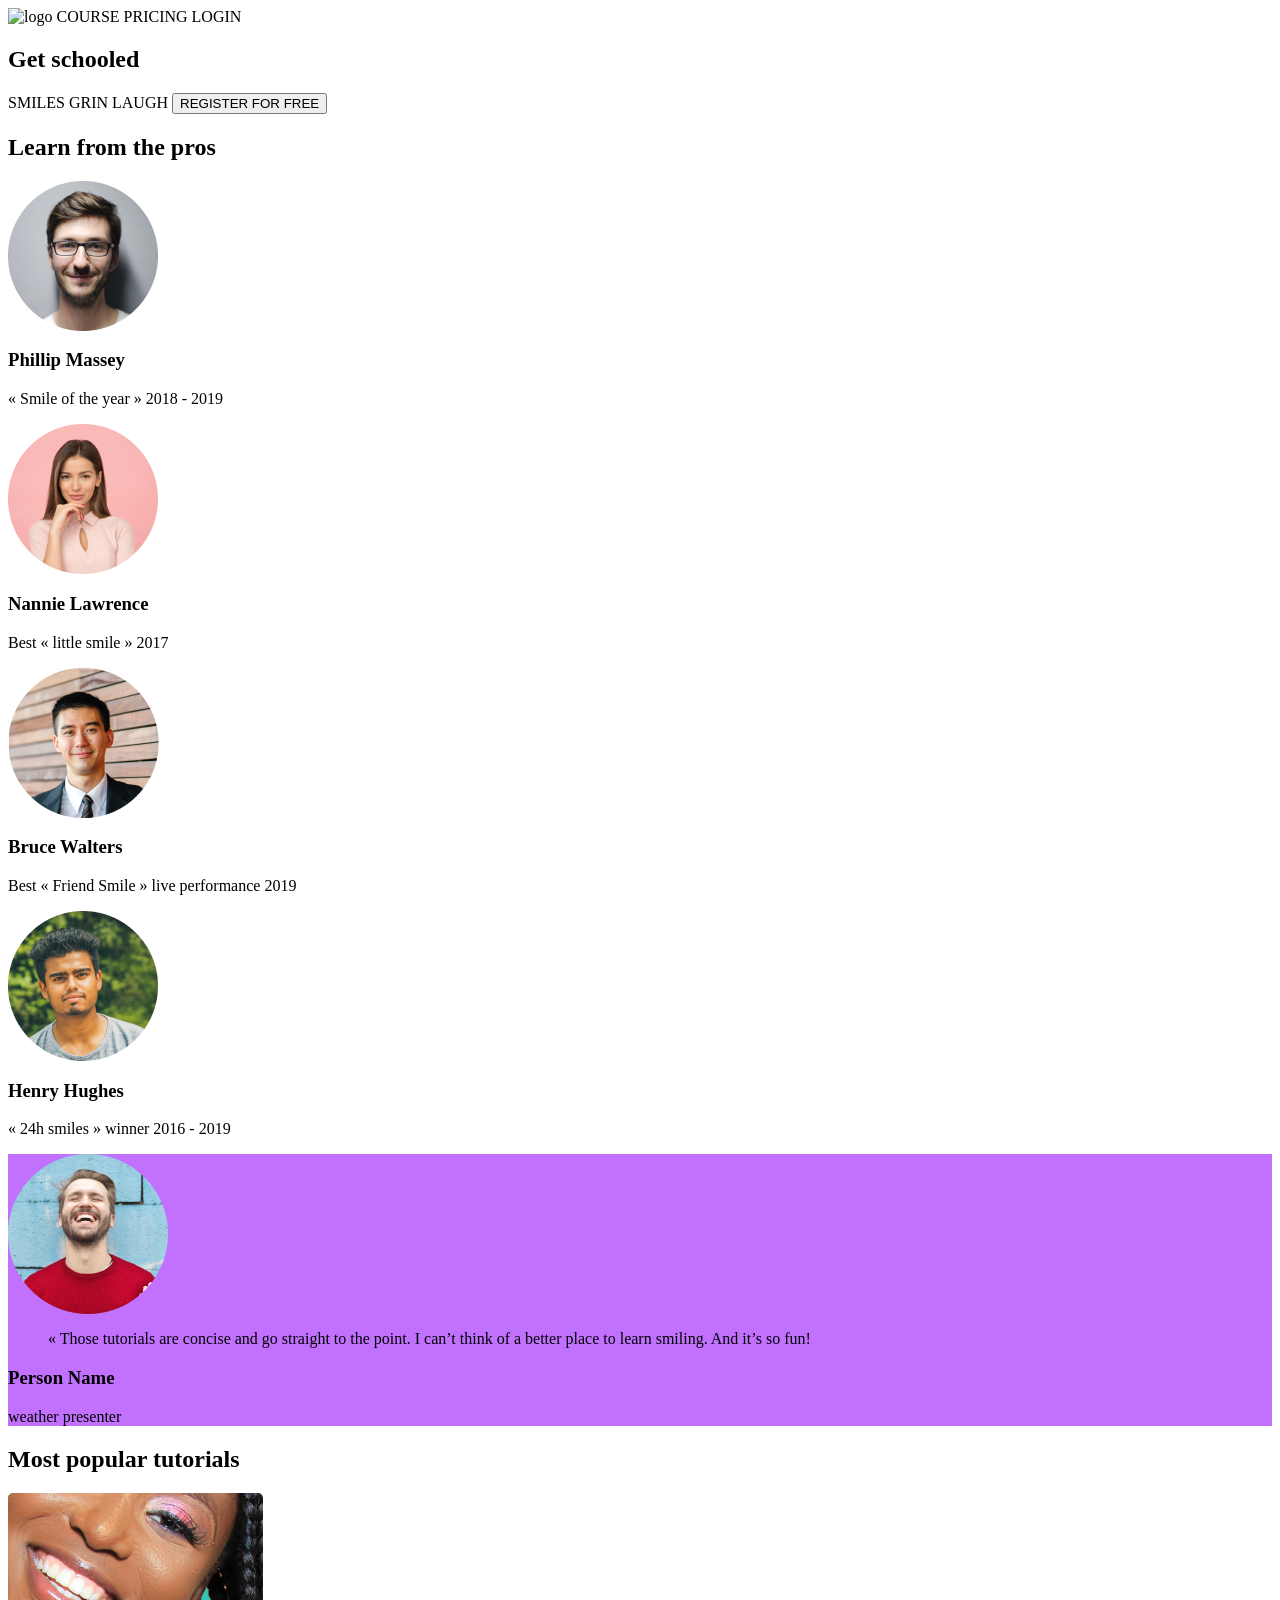
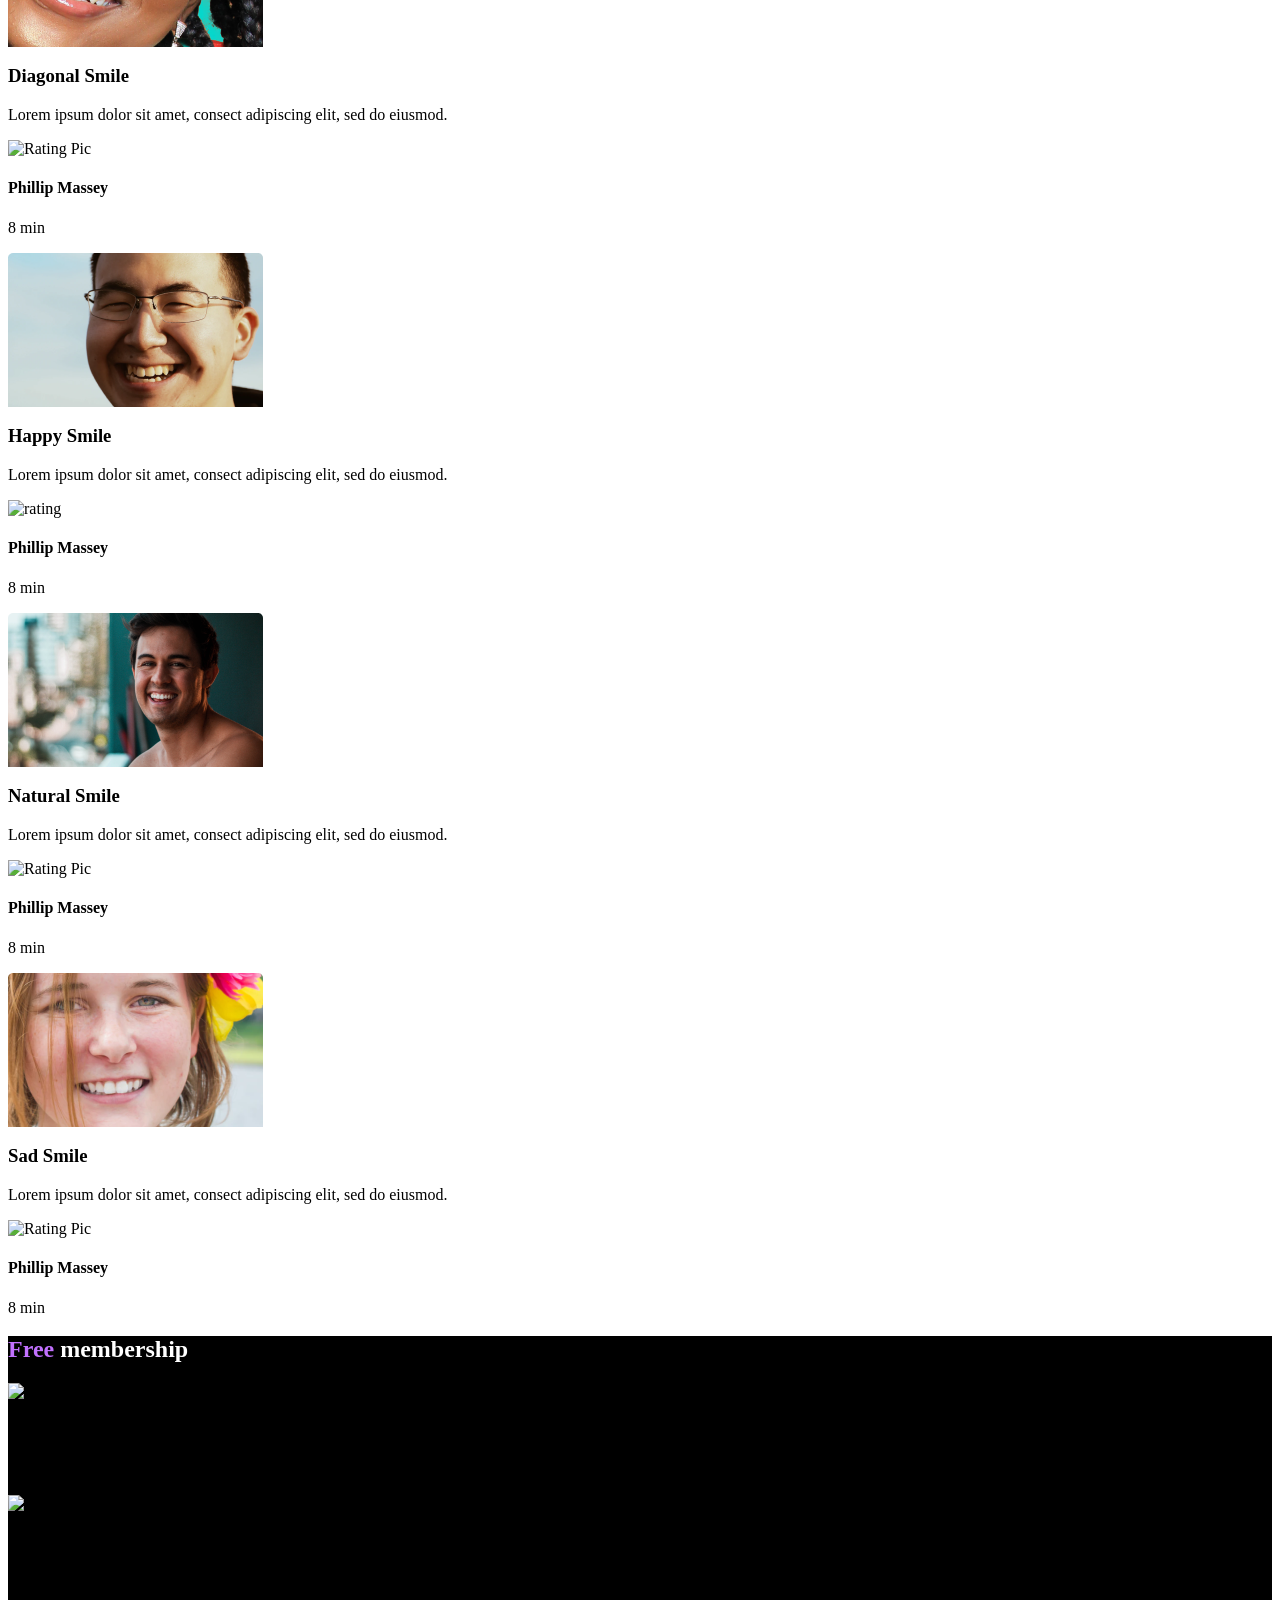
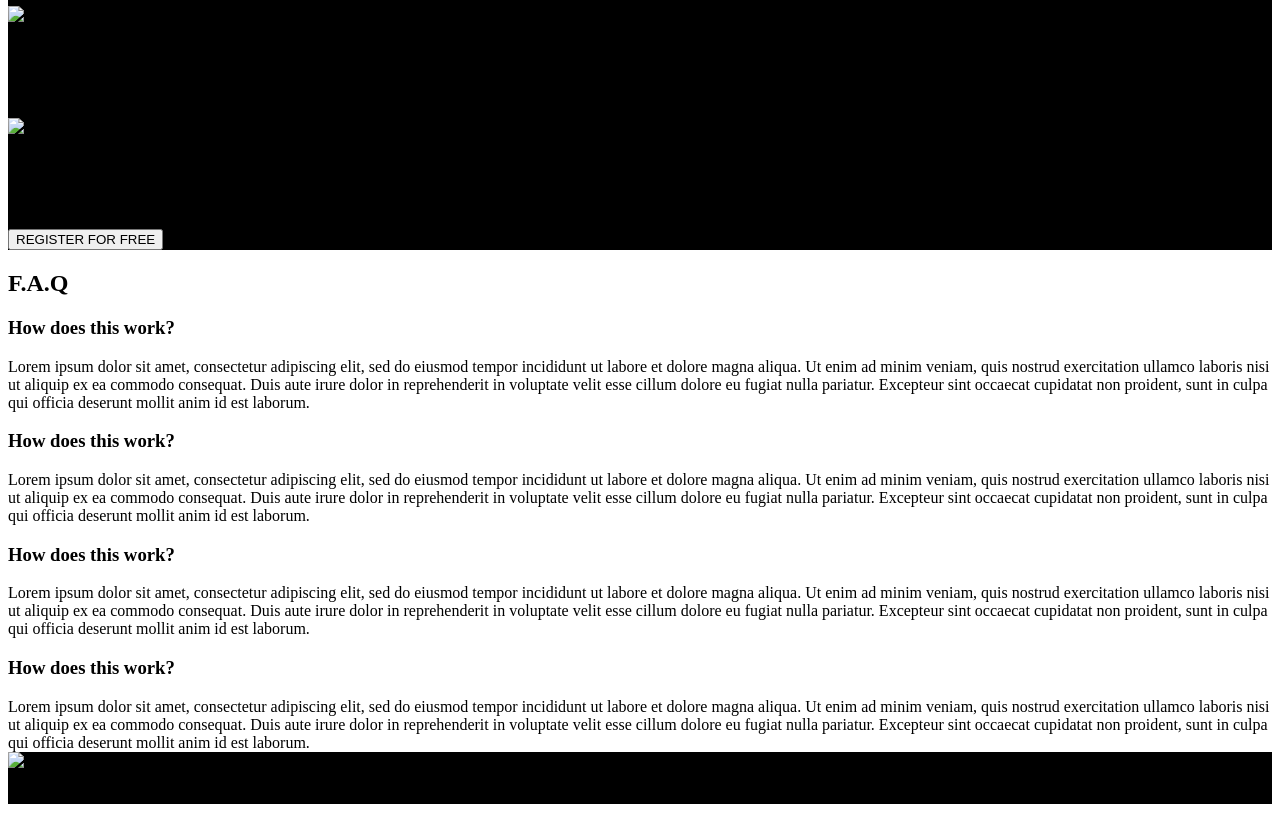
==== index.html @ b054080f "Added pictures to index.html file." ====
<html lang="en">
<!DOCTYPE html>
<head>
    <title> alx_html_css </title>
    <link href="styles.css" rel="stylesheet" type="text/css">
    <meta name="viewport" content="width=device-width, initial-scale=1.0">
    <script src="https://kit.fontawesome.com/4a2b055604.js" crossorigin="anonymous"></script>
</head>


<body class="works_on_smartphone"> 
    <header> <!--Header-->
        <nav>
            <img src="logo.png" alt="logo">
            <Link href="#">COURSE</Link>
            <Link href="#">PRICING</Link>
            <Link ref="#">LOGIN</Link>
        </nav>
    </header>
        <main >
            <section class="banner"> <!--Banner-->
                <div>
                    <h1>Get schooled</h1>
                    <span>SMILES</span>
                    <span>GRIN</span>
                    <span>LAUGH</span>
                    <button>REGISTER FOR FREE</button>
                </div>
                <div>
                    <h2>Learn from the pros</h2>
                    <img src="Phillip Massey.png" alt="Phillip Massey Pic">
                    <h3>Phillip Massey</h3>
                    <p>« Smile of the year » 2018 - 2019</p>
                </div>
                <div>
                    <img src="Nannie Lawrence.png" alt="Nannie Lawrence Pic">
                    <h3>Nannie Lawrence</h3>
                    <p>Best « little smile » 2017</p>
                </div>
                <div>
                    <img src="Bruce Walters.png" alt="Bruce Walters Pic">
                    <h3>Bruce Walters</h3>
                    <p>Best « Friend Smile » live performance 2019</p>
                </div>
                <div>
                    <img src="Henry Hughes.png" alt="Henry Hughes Pic">
                    <h3>Henry Hughes</h3>
                    <p>« 24h smiles » winner 2016 - 2019</p>
                </div>
            </section>
            <section class="person_name"> <!--Quote-->
                <div>
                    <img src="Person Name.png" alt="Person Name Pic">
                </div>
                <div>
                    <blockquote>« Those tutorials are concise and go straight to the point. I can’t think of a better place to learn smiling. And it’s so fun!</blockquote>
                    <h3>Person Name</h3>
                    <P>weather presenter</P>
                </div>
            </section>
            <section> <!--Videos-->
                <h2>Most popular tutorials</h2>
                <div> 
                    <img src="Diagonal Smile.png" alt="Diagonal Smile Pic">
                    <h3>Diagonal Smile</h3>
                    <p>Lorem ipsum dolor sit amet, consect adipiscing elit, sed do eiusmod.</p>
                    <div> <!--Rating-->
                        <img src="rating.png" alt="Rating Pic">
                        <h4>Phillip Massey</h4>
                    </div>
                    <p>8 min</p>
                </div>
                <div>
                    <img src="Happy Smile.png" alt="Happy Smile Pic">
                    <h3>Happy Smile</h3>
                    <p>Lorem ipsum dolor sit amet, consect adipiscing elit, sed do eiusmod.</p>
                    <div> <!--Rating-->
                        <img src="rating.png" alt="rating">
                        <h4>Phillip Massey</h4>
                    </div>
                    <p>8 min</p>
                </div>
                <div>
                    <img src="Natural Smile.png" alt="Natural Smile Pic">
                    <h3>Natural Smile</h3>
                    <p>Lorem ipsum dolor sit amet, consect adipiscing elit, sed do eiusmod.</p>
                    <div> <!--Rating-->
                        <img src="rating.png" alt="Rating Pic">
                        <h4>Phillip Massey</h4>
                    </div>
                    <p>8 min</p>
                </div>
                <div>
                    <img src="Sad Smile.png" alt="Sad Smile Pic">
                    <h3>Sad Smile</h3>
                    <p>Lorem ipsum dolor sit amet, consect adipiscing elit, sed do eiusmod.</p>
                    <div> <!--Rating-->
                        <img src="rating.png" alt="Rating Pic">
                        <h4>Phillip Massey</h4>
                    </div>
                    <p>8 min</p>
                </div>
            </section>
            <section style="background-color: black;" > <!--Free Membership-->
                <h2 style="color: white;"><span style="color: C271FF;">Free</span> membership</h2>
                <div>
                    <img src="smile.png" alt="Smile Pic">
                    <h3>Lorem Ipsum</h3>
                    <p>Lorem ipsum dolor sit amet, consectetur adipiscing elit.</p>
                </div>
                <div>
                    <img src="smile.png" alt="Smile Pic">
                    <h3>Lorem Ipsum</h3>
                    <p>Lorem ipsum dolor sit amet, consectetur adipiscing elit.</p>
                </div>
                <div>
                    <img src="smile.png" alt="Smile Pic">
                    <h3>Lorem Ipsum</h3>
                    <p>Lorem ipsum dolor sit amet, consectetur adipiscing elit.</p>
                </div>
                <div>
                    <img src="smile.png" alt="Smile Pic">
                    <h3>Lorem Ipsum</h3>
                    <p>Lorem ipsum dolor sit amet, consectetur adipiscing elit.</p>
                </div>
                <button>REGISTER FOR FREE</button>
            </section> 
            <section> <!--FAQ-->
                <h2>F.A.Q</h2>
                <div class="row block">
                    <div class="item block"> <!--1st Row Block-->
                        <div>  <!--1st Item Block-->
                            <h3>How does this work?</h3>
                        </div>
                        <div>
                            Lorem ipsum dolor sit amet, consectetur adipiscing elit, sed do eiusmod tempor incididunt ut labore et dolore magna aliqua. Ut enim ad minim veniam, quis nostrud exercitation ullamco laboris nisi ut aliquip ex ea commodo consequat. Duis aute irure dolor in reprehenderit in voluptate velit esse cillum dolore eu fugiat nulla pariatur. Excepteur sint occaecat cupidatat non proident, sunt in culpa qui officia deserunt mollit anim id est laborum.
                        </div>
    
                        <div> <!--2nd Item Block-->
                            <h3>How does this work?</h3>
                        </div>
                        <div>
                            Lorem ipsum dolor sit amet, consectetur adipiscing elit, sed do eiusmod tempor incididunt ut labore et dolore magna aliqua. Ut enim ad minim veniam, quis nostrud exercitation ullamco laboris nisi ut aliquip ex ea commodo consequat. Duis aute irure dolor in reprehenderit in voluptate velit esse cillum dolore eu fugiat nulla pariatur. Excepteur sint occaecat cupidatat non proident, sunt in culpa qui officia deserunt mollit anim id est laborum.
                        </div>
                    </div>
                    <div class="item block"> <!--2nd Row Block-->
                        <div> <!--1st Item Block-->
                            <h3>How does this work?</h3>
                        </div>
                        <div> 
                            Lorem ipsum dolor sit amet, consectetur adipiscing elit, sed do eiusmod tempor incididunt ut labore et dolore magna aliqua. Ut enim ad minim veniam, quis nostrud exercitation ullamco laboris nisi ut aliquip ex ea commodo consequat. Duis aute irure dolor in reprehenderit in voluptate velit esse cillum dolore eu fugiat nulla pariatur. Excepteur sint occaecat cupidatat non proident, sunt in culpa qui officia deserunt mollit anim id est laborum.
                        </div>
                        <div> <!--2nd Item Block-->
                            <h3>How does this work?</h3>
                        </div>
                        <div>
                            Lorem ipsum dolor sit amet, consectetur adipiscing elit, sed do eiusmod tempor incididunt ut labore et dolore magna aliqua. Ut enim ad minim veniam, quis nostrud exercitation ullamco laboris nisi ut aliquip ex ea commodo consequat. Duis aute irure dolor in reprehenderit in voluptate velit esse cillum dolore eu fugiat nulla pariatur. Excepteur sint occaecat cupidatat non proident, sunt in culpa qui officia deserunt mollit anim id est laborum.
                        </div>
                    </div>
                </div>
            </section> 
            <footer style="background-color: black;"> <!--Footer-->
                <section>
                    <div>
                        <img src="logo.png" alt="SmileSchool logo">
                        <div>
                            <i class="facebook brands"></i>
                            <i class="twitter brands"></i>
                            <i class="instagram brands"></i>
                        </div>
                    </div>
                    <p>©smileschool 2020</p>
                </section>
            </footer>
        </main>
</body>

</html>
---- styles.css ----
body {
    background-image: url(Object.png);
    background-repeat: no-repeat;
}
 .person_name{
    background-color: C271FF ;
}
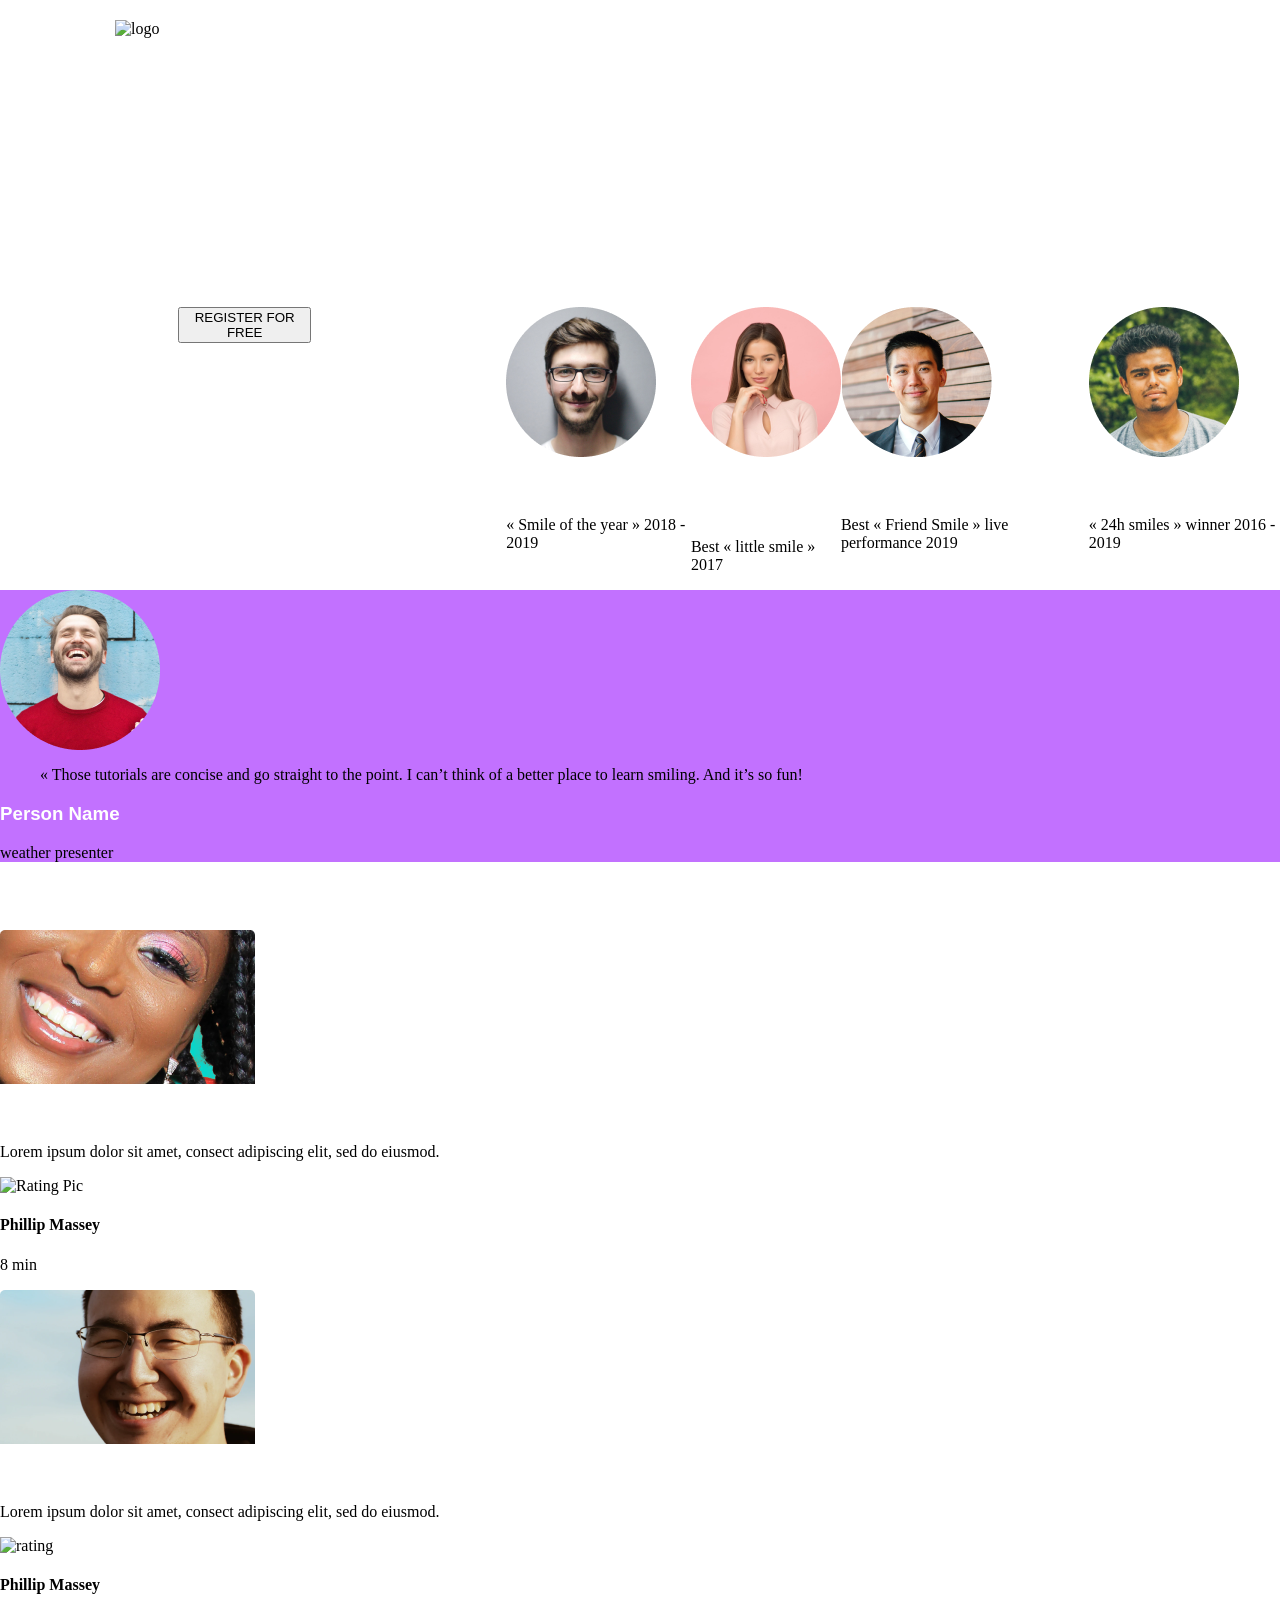
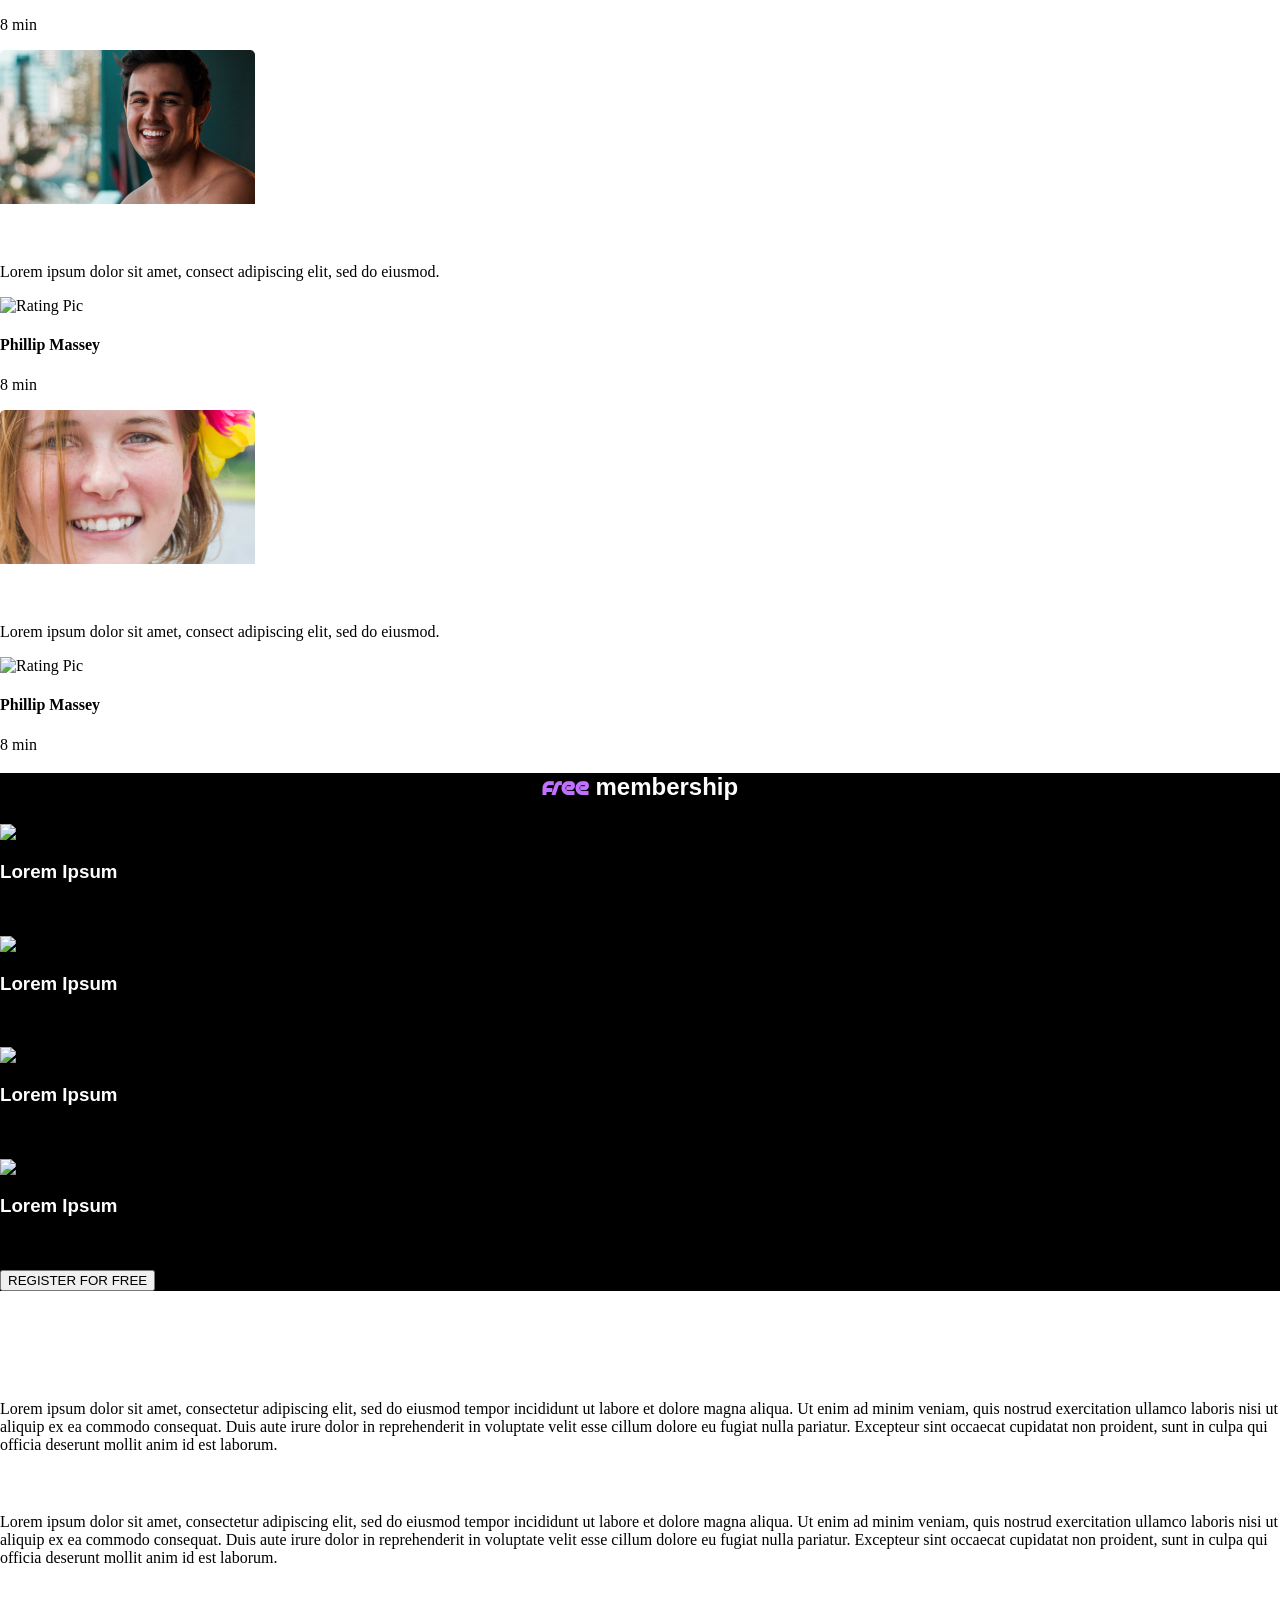
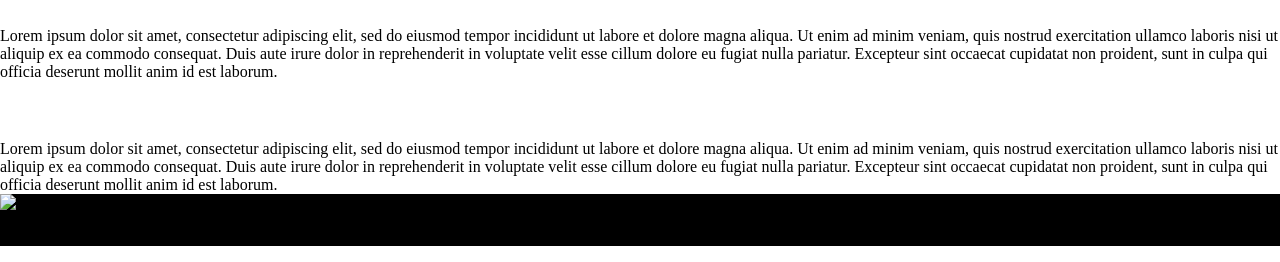
==== commit 2fe3018e: "Changed text color, font, and positioning." ====
--- a/index.html
+++ b/index.html
@@ -1,178 +1,205 @@
 <html lang="en">
 <!DOCTYPE html>
+
 <head>
     <title> alx_html_css </title>
     <link href="styles.css" rel="stylesheet" type="text/css">
     <meta name="viewport" content="width=device-width, initial-scale=1.0">
     <script src="https://kit.fontawesome.com/4a2b055604.js" crossorigin="anonymous"></script>
+
 </head>
 
-
-<body class="works_on_smartphone"> 
+<body class="works_on_smartphone">
     <header> <!--Header-->
         <nav>
-            <img src="logo.png" alt="logo">
-            <Link href="#">COURSE</Link>
-            <Link href="#">PRICING</Link>
-            <Link ref="#">LOGIN</Link>
+            <div class="left-side-nav">
+                <img src="logo.png" alt="logo">
+            </div>
+            <div class="right-side-nav">
+                <div class="nav-links">
+                    <link href="#">PRICING</link>
+                    <link href="#">LOGIN</link>
+                    <link href="#">COURSE</link>
+                </div>
+            </div>
         </nav>
     </header>
-        <main >
-            <section class="banner"> <!--Banner-->
+    <main>
+        <h1>Get schooled</h1>
+        <section class="banner"> <!--Banner-->
+            <div class="text-facial-expressions">
+                <span>SMILES</span>
+                <span>GRIN</span>
+                <span>LAUGH</span>
+            </div>
+            <div>
+                <button>REGISTER FOR FREE</button>
+            </div>
+
+            <h2>Learn from the pros</h2>
+            <div>
+                <img src="Phillip Massey.png" alt="Phillip Massey Pic">
+                <h3>Phillip Massey</h3>
+                <p>« Smile of the year » 2018 - 2019</p>
+            </div>
+            <div>
+                <img src="Nannie Lawrence.png" alt="Nannie Lawrence Pic">
+                <h3>Nannie Lawrence</h3>
+                <p>Best « little smile » 2017</p>
+            </div>
+            <div>
+                <img src="Bruce Walters.png" alt="Bruce Walters Pic">
+                <h3>Bruce Walters</h3>
+                <p>Best « Friend Smile » live performance 2019</p>
+            </div>
+            <div>
+                <img src="Henry Hughes.png" alt="Henry Hughes Pic">
+                <h3>Henry Hughes</h3>
+                <p>« 24h smiles » winner 2016 - 2019</p>
+            </div>
+        </section>
+        <section class="person_name"> <!--Quote-->
+            <div>
+                <img src="Person Name.png" alt="Person Name Pic">
+            </div>
+            <div>
+                <blockquote>« Those tutorials are concise and go straight to the point. I can’t think of a better place
+                    to learn smiling. And it’s so fun!</blockquote>
+                <h3>Person Name</h3>
+                <P>weather presenter</P>
+            </div>
+        </section>
+        <section> <!--Videos-->
+            <h2>Most popular tutorials</h2>
+            <div>
+                <img src="Diagonal Smile.png" alt="Diagonal Smile Pic">
+                <h3>Diagonal Smile</h3>
+                <p>Lorem ipsum dolor sit amet, consect adipiscing elit, sed do eiusmod.</p>
+                <div> <!--Rating-->
+                    <img src="rating.png" alt="Rating Pic">
+                    <h4>Phillip Massey</h4>
+                </div>
+                <p>8 min</p>
+            </div>
+            <div>
+                <img src="Happy Smile.png" alt="Happy Smile Pic">
+                <h3>Happy Smile</h3>
+                <p>Lorem ipsum dolor sit amet, consect adipiscing elit, sed do eiusmod.</p>
+                <div> <!--Rating-->
+                    <img src="rating.png" alt="rating">
+                    <h4>Phillip Massey</h4>
+                </div>
+                <p>8 min</p>
+            </div>
+            <div>
+                <img src="Natural Smile.png" alt="Natural Smile Pic">
+                <h3>Natural Smile</h3>
+                <p>Lorem ipsum dolor sit amet, consect adipiscing elit, sed do eiusmod.</p>
+                <div> <!--Rating-->
+                    <img src="rating.png" alt="Rating Pic">
+                    <h4>Phillip Massey</h4>
+                </div>
+                <p>8 min</p>
+            </div>
+            <div>
+                <img src="Sad Smile.png" alt="Sad Smile Pic">
+                <h3>Sad Smile</h3>
+                <p>Lorem ipsum dolor sit amet, consect adipiscing elit, sed do eiusmod.</p>
+                <div> <!--Rating-->
+                    <img src="rating.png" alt="Rating Pic">
+                    <h4>Phillip Massey</h4>
+                </div>
+                <p>8 min</p>
+            </div>
+        </section>
+        <section style="background-color: black;"> <!--Free Membership-->
+            <h2 style="color: white;"><span style="color: C271FF;">Free</span> membership</h2>
+            <div>
+                <img src="smile.png" alt="Smile Pic">
+                <h3>Lorem Ipsum</h3>
+                <p>Lorem ipsum dolor sit amet, consectetur adipiscing elit.</p>
+            </div>
+            <div>
+                <img src="smile.png" alt="Smile Pic">
+                <h3>Lorem Ipsum</h3>
+                <p>Lorem ipsum dolor sit amet, consectetur adipiscing elit.</p>
+            </div>
+            <div>
+                <img src="smile.png" alt="Smile Pic">
+                <h3>Lorem Ipsum</h3>
+                <p>Lorem ipsum dolor sit amet, consectetur adipiscing elit.</p>
+            </div>
+            <div>
+                <img src="smile.png" alt="Smile Pic">
+                <h3>Lorem Ipsum</h3>
+                <p>Lorem ipsum dolor sit amet, consectetur adipiscing elit.</p>
+            </div>
+            <button>REGISTER FOR FREE</button>
+        </section>
+        <section> <!--FAQ-->
+            <h2>F.A.Q</h2>
+            <div class="row block">
+                <div class="item block"> <!--1st Row Block-->
+                    <div> <!--1st Item Block-->
+                        <h3>How does this work?</h3>
+                    </div>
+                    <div>
+                        Lorem ipsum dolor sit amet, consectetur adipiscing elit, sed do eiusmod tempor incididunt ut
+                        labore et dolore magna aliqua. Ut enim ad minim veniam, quis nostrud exercitation ullamco
+                        laboris nisi ut aliquip ex ea commodo consequat. Duis aute irure dolor in reprehenderit in
+                        voluptate velit esse cillum dolore eu fugiat nulla pariatur. Excepteur sint occaecat cupidatat
+                        non proident, sunt in culpa qui officia deserunt mollit anim id est laborum.
+                    </div>
+
+                    <div> <!--2nd Item Block-->
+                        <h3>How does this work?</h3>
+                    </div>
+                    <div>
+                        Lorem ipsum dolor sit amet, consectetur adipiscing elit, sed do eiusmod tempor incididunt ut
+                        labore et dolore magna aliqua. Ut enim ad minim veniam, quis nostrud exercitation ullamco
+                        laboris nisi ut aliquip ex ea commodo consequat. Duis aute irure dolor in reprehenderit in
+                        voluptate velit esse cillum dolore eu fugiat nulla pariatur. Excepteur sint occaecat cupidatat
+                        non proident, sunt in culpa qui officia deserunt mollit anim id est laborum.
+                    </div>
+                </div>
+                <div class="item block"> <!--2nd Row Block-->
+                    <div> <!--1st Item Block-->
+                        <h3>How does this work?</h3>
+                    </div>
+                    <div>
+                        Lorem ipsum dolor sit amet, consectetur adipiscing elit, sed do eiusmod tempor incididunt ut
+                        labore et dolore magna aliqua. Ut enim ad minim veniam, quis nostrud exercitation ullamco
+                        laboris nisi ut aliquip ex ea commodo consequat. Duis aute irure dolor in reprehenderit in
+                        voluptate velit esse cillum dolore eu fugiat nulla pariatur. Excepteur sint occaecat cupidatat
+                        non proident, sunt in culpa qui officia deserunt mollit anim id est laborum.
+                    </div>
+                    <div> <!--2nd Item Block-->
+                        <h3>How does this work?</h3>
+                    </div>
+                    <div>
+                        Lorem ipsum dolor sit amet, consectetur adipiscing elit, sed do eiusmod tempor incididunt ut
+                        labore et dolore magna aliqua. Ut enim ad minim veniam, quis nostrud exercitation ullamco
+                        laboris nisi ut aliquip ex ea commodo consequat. Duis aute irure dolor in reprehenderit in
+                        voluptate velit esse cillum dolore eu fugiat nulla pariatur. Excepteur sint occaecat cupidatat
+                        non proident, sunt in culpa qui officia deserunt mollit anim id est laborum.
+                    </div>
+                </div>
+            </div>
+        </section>
+    </main>
+    <footer> <!--Footer-->
+        <section>
+            <div>
+                <img src="logo.png" alt="SmileSchool logo">
                 <div>
-                    <h1>Get schooled</h1>
-                    <span>SMILES</span>
-                    <span>GRIN</span>
-                    <span>LAUGH</span>
-                    <button>REGISTER FOR FREE</button>
-                </div>
-                <div>
-                    <h2>Learn from the pros</h2>
-                    <img src="Phillip Massey.png" alt="Phillip Massey Pic">
-                    <h3>Phillip Massey</h3>
-                    <p>« Smile of the year » 2018 - 2019</p>
-                </div>
-                <div>
-                    <img src="Nannie Lawrence.png" alt="Nannie Lawrence Pic">
-                    <h3>Nannie Lawrence</h3>
-                    <p>Best « little smile » 2017</p>
-                </div>
-                <div>
-                    <img src="Bruce Walters.png" alt="Bruce Walters Pic">
-                    <h3>Bruce Walters</h3>
-                    <p>Best « Friend Smile » live performance 2019</p>
-                </div>
-                <div>
-                    <img src="Henry Hughes.png" alt="Henry Hughes Pic">
-                    <h3>Henry Hughes</h3>
-                    <p>« 24h smiles » winner 2016 - 2019</p>
-                </div>
-            </section>
-            <section class="person_name"> <!--Quote-->
-                <div>
-                    <img src="Person Name.png" alt="Person Name Pic">
-                </div>
-                <div>
-                    <blockquote>« Those tutorials are concise and go straight to the point. I can’t think of a better place to learn smiling. And it’s so fun!</blockquote>
-                    <h3>Person Name</h3>
-                    <P>weather presenter</P>
-                </div>
-            </section>
-            <section> <!--Videos-->
-                <h2>Most popular tutorials</h2>
-                <div> 
-                    <img src="Diagonal Smile.png" alt="Diagonal Smile Pic">
-                    <h3>Diagonal Smile</h3>
-                    <p>Lorem ipsum dolor sit amet, consect adipiscing elit, sed do eiusmod.</p>
-                    <div> <!--Rating-->
-                        <img src="rating.png" alt="Rating Pic">
-                        <h4>Phillip Massey</h4>
-                    </div>
-                    <p>8 min</p>
-                </div>
-                <div>
-                    <img src="Happy Smile.png" alt="Happy Smile Pic">
-                    <h3>Happy Smile</h3>
-                    <p>Lorem ipsum dolor sit amet, consect adipiscing elit, sed do eiusmod.</p>
-                    <div> <!--Rating-->
-                        <img src="rating.png" alt="rating">
-                        <h4>Phillip Massey</h4>
-                    </div>
-                    <p>8 min</p>
-                </div>
-                <div>
-                    <img src="Natural Smile.png" alt="Natural Smile Pic">
-                    <h3>Natural Smile</h3>
-                    <p>Lorem ipsum dolor sit amet, consect adipiscing elit, sed do eiusmod.</p>
-                    <div> <!--Rating-->
-                        <img src="rating.png" alt="Rating Pic">
-                        <h4>Phillip Massey</h4>
-                    </div>
-                    <p>8 min</p>
-                </div>
-                <div>
-                    <img src="Sad Smile.png" alt="Sad Smile Pic">
-                    <h3>Sad Smile</h3>
-                    <p>Lorem ipsum dolor sit amet, consect adipiscing elit, sed do eiusmod.</p>
-                    <div> <!--Rating-->
-                        <img src="rating.png" alt="Rating Pic">
-                        <h4>Phillip Massey</h4>
-                    </div>
-                    <p>8 min</p>
-                </div>
-            </section>
-            <section style="background-color: black;" > <!--Free Membership-->
-                <h2 style="color: white;"><span style="color: C271FF;">Free</span> membership</h2>
-                <div>
-                    <img src="smile.png" alt="Smile Pic">
-                    <h3>Lorem Ipsum</h3>
-                    <p>Lorem ipsum dolor sit amet, consectetur adipiscing elit.</p>
-                </div>
-                <div>
-                    <img src="smile.png" alt="Smile Pic">
-                    <h3>Lorem Ipsum</h3>
-                    <p>Lorem ipsum dolor sit amet, consectetur adipiscing elit.</p>
-                </div>
-                <div>
-                    <img src="smile.png" alt="Smile Pic">
-                    <h3>Lorem Ipsum</h3>
-                    <p>Lorem ipsum dolor sit amet, consectetur adipiscing elit.</p>
-                </div>
-                <div>
-                    <img src="smile.png" alt="Smile Pic">
-                    <h3>Lorem Ipsum</h3>
-                    <p>Lorem ipsum dolor sit amet, consectetur adipiscing elit.</p>
-                </div>
-                <button>REGISTER FOR FREE</button>
-            </section> 
-            <section> <!--FAQ-->
-                <h2>F.A.Q</h2>
-                <div class="row block">
-                    <div class="item block"> <!--1st Row Block-->
-                        <div>  <!--1st Item Block-->
-                            <h3>How does this work?</h3>
-                        </div>
-                        <div>
-                            Lorem ipsum dolor sit amet, consectetur adipiscing elit, sed do eiusmod tempor incididunt ut labore et dolore magna aliqua. Ut enim ad minim veniam, quis nostrud exercitation ullamco laboris nisi ut aliquip ex ea commodo consequat. Duis aute irure dolor in reprehenderit in voluptate velit esse cillum dolore eu fugiat nulla pariatur. Excepteur sint occaecat cupidatat non proident, sunt in culpa qui officia deserunt mollit anim id est laborum.
-                        </div>
-    
-                        <div> <!--2nd Item Block-->
-                            <h3>How does this work?</h3>
-                        </div>
-                        <div>
-                            Lorem ipsum dolor sit amet, consectetur adipiscing elit, sed do eiusmod tempor incididunt ut labore et dolore magna aliqua. Ut enim ad minim veniam, quis nostrud exercitation ullamco laboris nisi ut aliquip ex ea commodo consequat. Duis aute irure dolor in reprehenderit in voluptate velit esse cillum dolore eu fugiat nulla pariatur. Excepteur sint occaecat cupidatat non proident, sunt in culpa qui officia deserunt mollit anim id est laborum.
-                        </div>
-                    </div>
-                    <div class="item block"> <!--2nd Row Block-->
-                        <div> <!--1st Item Block-->
-                            <h3>How does this work?</h3>
-                        </div>
-                        <div> 
-                            Lorem ipsum dolor sit amet, consectetur adipiscing elit, sed do eiusmod tempor incididunt ut labore et dolore magna aliqua. Ut enim ad minim veniam, quis nostrud exercitation ullamco laboris nisi ut aliquip ex ea commodo consequat. Duis aute irure dolor in reprehenderit in voluptate velit esse cillum dolore eu fugiat nulla pariatur. Excepteur sint occaecat cupidatat non proident, sunt in culpa qui officia deserunt mollit anim id est laborum.
-                        </div>
-                        <div> <!--2nd Item Block-->
-                            <h3>How does this work?</h3>
-                        </div>
-                        <div>
-                            Lorem ipsum dolor sit amet, consectetur adipiscing elit, sed do eiusmod tempor incididunt ut labore et dolore magna aliqua. Ut enim ad minim veniam, quis nostrud exercitation ullamco laboris nisi ut aliquip ex ea commodo consequat. Duis aute irure dolor in reprehenderit in voluptate velit esse cillum dolore eu fugiat nulla pariatur. Excepteur sint occaecat cupidatat non proident, sunt in culpa qui officia deserunt mollit anim id est laborum.
-                        </div>
-                    </div>
-                </div>
-            </section> 
-            <footer style="background-color: black;"> <!--Footer-->
-                <section>
-                    <div>
-                        <img src="logo.png" alt="SmileSchool logo">
-                        <div>
-                            <i class="facebook brands"></i>
-                            <i class="twitter brands"></i>
-                            <i class="instagram brands"></i>
-                        </div>
-                    </div>
-                    <p>©smileschool 2020</p>
-                </section>
-            </footer>
-        </main>
+                    <i class="facebook brands"></i>
+                    <i class="twitter brands"></i>
+                    <i class="instagram brands"></i>
+                </div>
+            </div>
+            <p>©smileschool 2020</p>
+        </section>
+    </footer>
 </body>
 
 </html>
--- a/styles.css
+++ b/styles.css
@@ -1,7 +1,105 @@
+@font-face {
+    font-family: 'spincycle_ot-webfont';
+    src: url(web_fonts/spincycle_regular_macroman/spincycle_ot-webfont.ttf);
+    font-weight: normal;
+    font-style: normal;
+}
+
+
+
 body {
     background-image: url(Object.png);
     background-repeat: no-repeat;
+    margin: 0;
+    padding: 0;
 }
- .person_name{
-    background-color: C271FF ;
+.person_name{
+        background-color: C271FF ;
 }
+
+footer {
+        background-color: black;
+}
+
+nav {
+    display: flex;
+    flex-direction: row;
+}
+
+.left-side-nav {
+
+    flex-grow: 2;
+    padding: 20px;
+    justify-content: flex-start;
+    text-align: center;
+}
+
+.right-side-nav {
+    display: flex;
+    flex-grow: 8;
+
+    justify-content: flex-end;
+    text-align: center;
+}
+
+.nav-links {
+    display: flex;
+    /*flex-grow: 1;*/
+    width: 30%;
+    text-align: center;
+    justify-content: space-around;
+    align-items: center; 
+    padding: 0;
+    font-family: "Source San 3", sans-serif;
+    color: white;
+}
+
+.nav-links link {
+    display: block;
+    margin: 0 10px;
+}
+
+.banner {
+    display: flex;
+    justify-content: center
+}
+
+.text-facial-expressions {
+    display: flex;
+    justify-content: space-around;
+}
+
+.motto-text {
+
+}
+
+h1, h2{
+    color: white;
+    text-align: center;
+    font-family: "Source Sans 3", sans-serif;
+    font-optical-sizing: auto;
+    font-weight: 700;
+}
+
+h3 {
+    font-family: "Source San 3", sans-serif;
+    color: white;
+}
+
+h1{
+    font-size:100px;
+    font-style: normal;
+}
+
+.testimonials {
+    display: flex;
+    flex-direction: row;
+    flex-wrap: wrap;
+    text-align: center;
+}
+
+span {
+    font-family: 'spincycle_ot-webfont';
+    font-size: 20px;
+    color: white;
+}
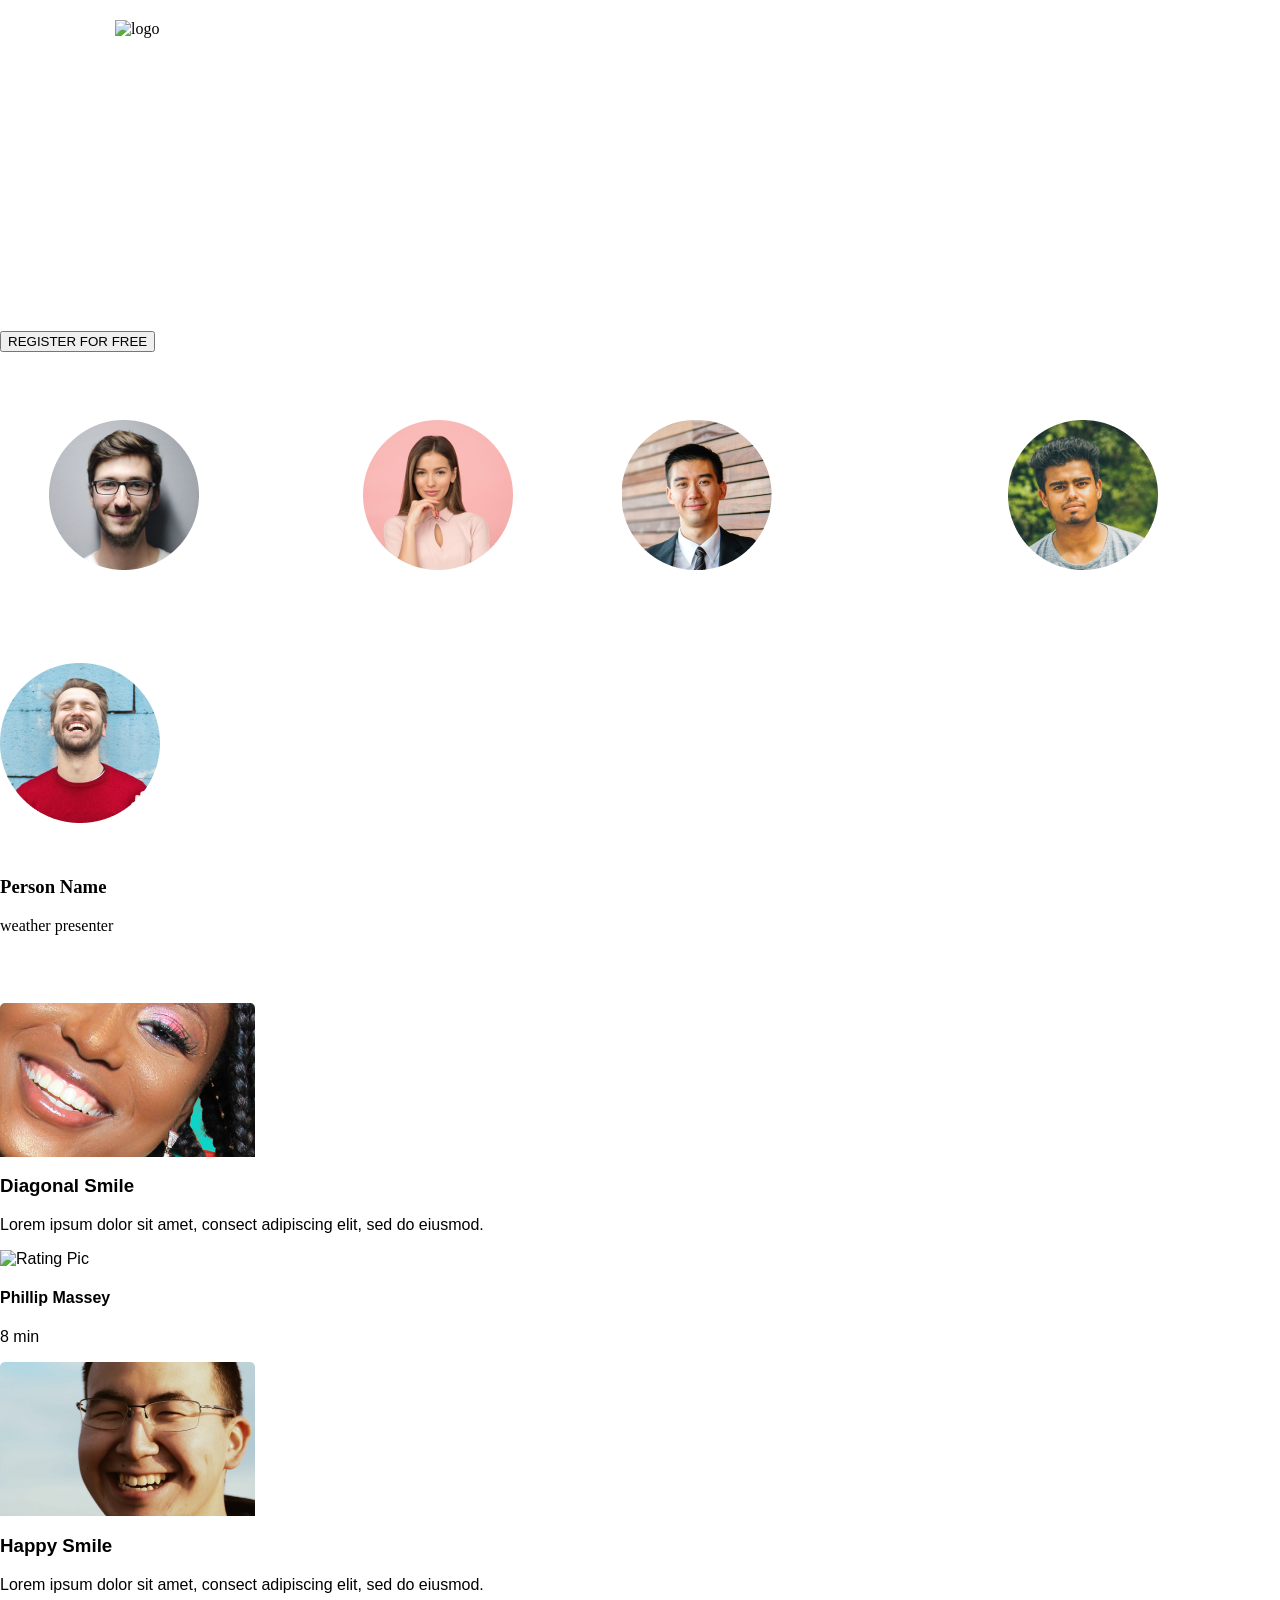
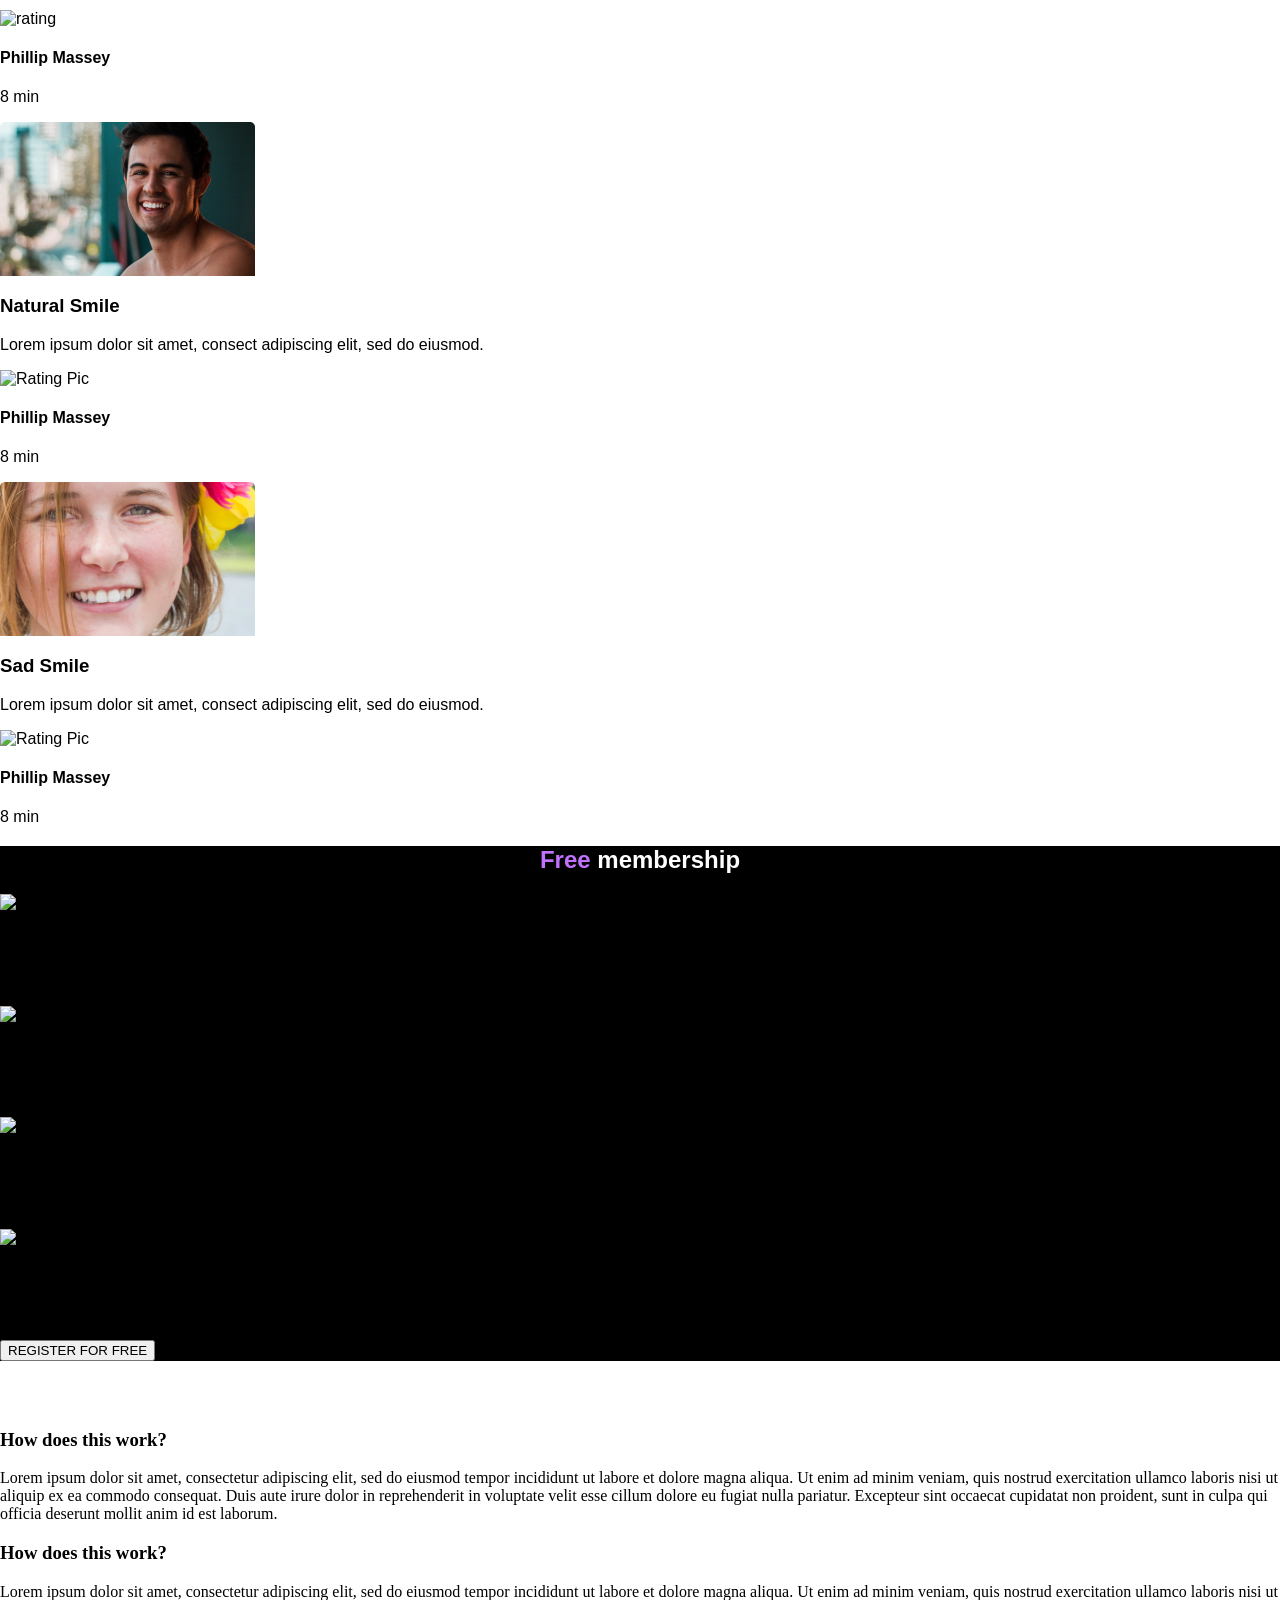
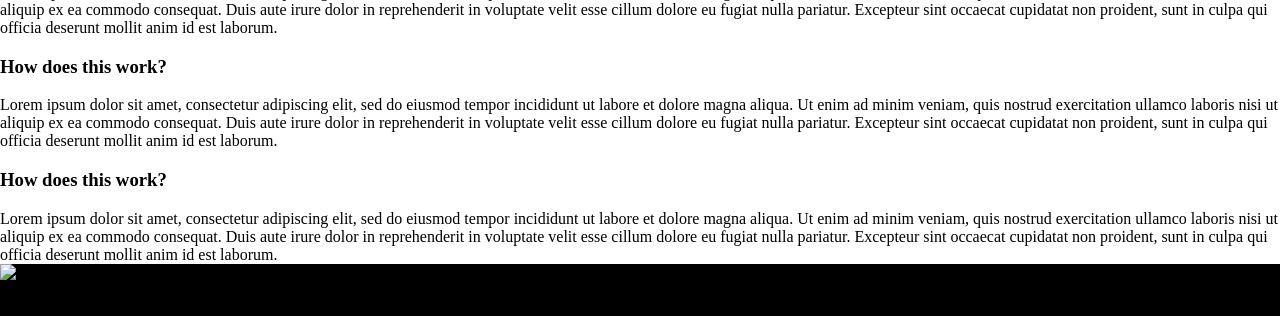
==== commit 7ba7f7b9: "Changed text color again." ====
--- a/index.html
+++ b/index.html
@@ -37,28 +37,30 @@
             </div>
 
             <h2>Learn from the pros</h2>
-            <div>
-                <img src="Phillip Massey.png" alt="Phillip Massey Pic">
-                <h3>Phillip Massey</h3>
-                <p>« Smile of the year » 2018 - 2019</p>
-            </div>
-            <div>
-                <img src="Nannie Lawrence.png" alt="Nannie Lawrence Pic">
-                <h3>Nannie Lawrence</h3>
-                <p>Best « little smile » 2017</p>
-            </div>
-            <div>
-                <img src="Bruce Walters.png" alt="Bruce Walters Pic">
-                <h3>Bruce Walters</h3>
-                <p>Best « Friend Smile » live performance 2019</p>
-            </div>
-            <div>
-                <img src="Henry Hughes.png" alt="Henry Hughes Pic">
-                <h3>Henry Hughes</h3>
-                <p>« 24h smiles » winner 2016 - 2019</p>
-            </div>
-        </section>
-        <section class="person_name"> <!--Quote-->
+            <div class="the-pros">
+                <div>
+                    <img src="Phillip Massey.png" alt="Phillip Massey Pic">
+                    <h3>Phillip Massey</h3>
+                    <p>« Smile of the year » 2018 - 2019</p>
+                </div>
+                <div>
+                    <img src="Nannie Lawrence.png" alt="Nannie Lawrence Pic">
+                    <h3>Nannie Lawrence</h3>
+                    <p>Best « little smile » 2017</p>
+                </div>
+                <div>
+                    <img src="Bruce Walters.png" alt="Bruce Walters Pic">
+                    <h3>Bruce Walters</h3>
+                    <p>Best « Friend Smile » live performance 2019</p>
+                </div>
+                <div>
+                    <img src="Henry Hughes.png" alt="Henry Hughes Pic">
+                    <h3>Henry Hughes</h3>
+                    <p>« 24h smiles » winner 2016 - 2019</p>
+                </div>
+            </div>
+        </section>
+        <section class="person-name"> <!--Quote-->
             <div>
                 <img src="Person Name.png" alt="Person Name Pic">
             </div>
@@ -69,7 +71,7 @@
                 <P>weather presenter</P>
             </div>
         </section>
-        <section> <!--Videos-->
+        <section class="videos"> <!--Videos-->
             <h2>Most popular tutorials</h2>
             <div>
                 <img src="Diagonal Smile.png" alt="Diagonal Smile Pic">
@@ -138,8 +140,8 @@
         </section>
         <section> <!--FAQ-->
             <h2>F.A.Q</h2>
-            <div class="row block">
-                <div class="item block"> <!--1st Row Block-->
+            <div class="row-block">
+                <div class="item-block"> <!--1st Row Block-->
                     <div> <!--1st Item Block-->
                         <h3>How does this work?</h3>
                     </div>
--- a/styles.css
+++ b/styles.css
@@ -59,21 +59,25 @@
     margin: 0 10px;
 }
 
-.banner {
+.the-pros {
     display: flex;
-    justify-content: center
+    justify-content: space-around;
+    color: white;
 }
 
 .text-facial-expressions {
+    font-family: 'spincycle_ot-webfont';
+    font-size: 20px;
+    color: white;
     display: flex;
-    justify-content: space-around;
-}
+    justify-content: space-evenly;
+}  
 
 .motto-text {
 
 }
 
-h1, h2{
+h1, h2 {
     color: white;
     text-align: center;
     font-family: "Source Sans 3", sans-serif;
@@ -81,12 +85,13 @@
     font-weight: 700;
 }
 
-h3 {
+blockquote {
     font-family: "Source San 3", sans-serif;
     color: white;
 }
 
-h1{
+
+h1 {
     font-size:100px;
     font-style: normal;
 }
@@ -98,8 +103,6 @@
     text-align: center;
 }
 
-span {
-    font-family: 'spincycle_ot-webfont';
-    font-size: 20px;
-    color: white;
+.videos {
+    font-family: "Source San 3", sans-serif;
 }
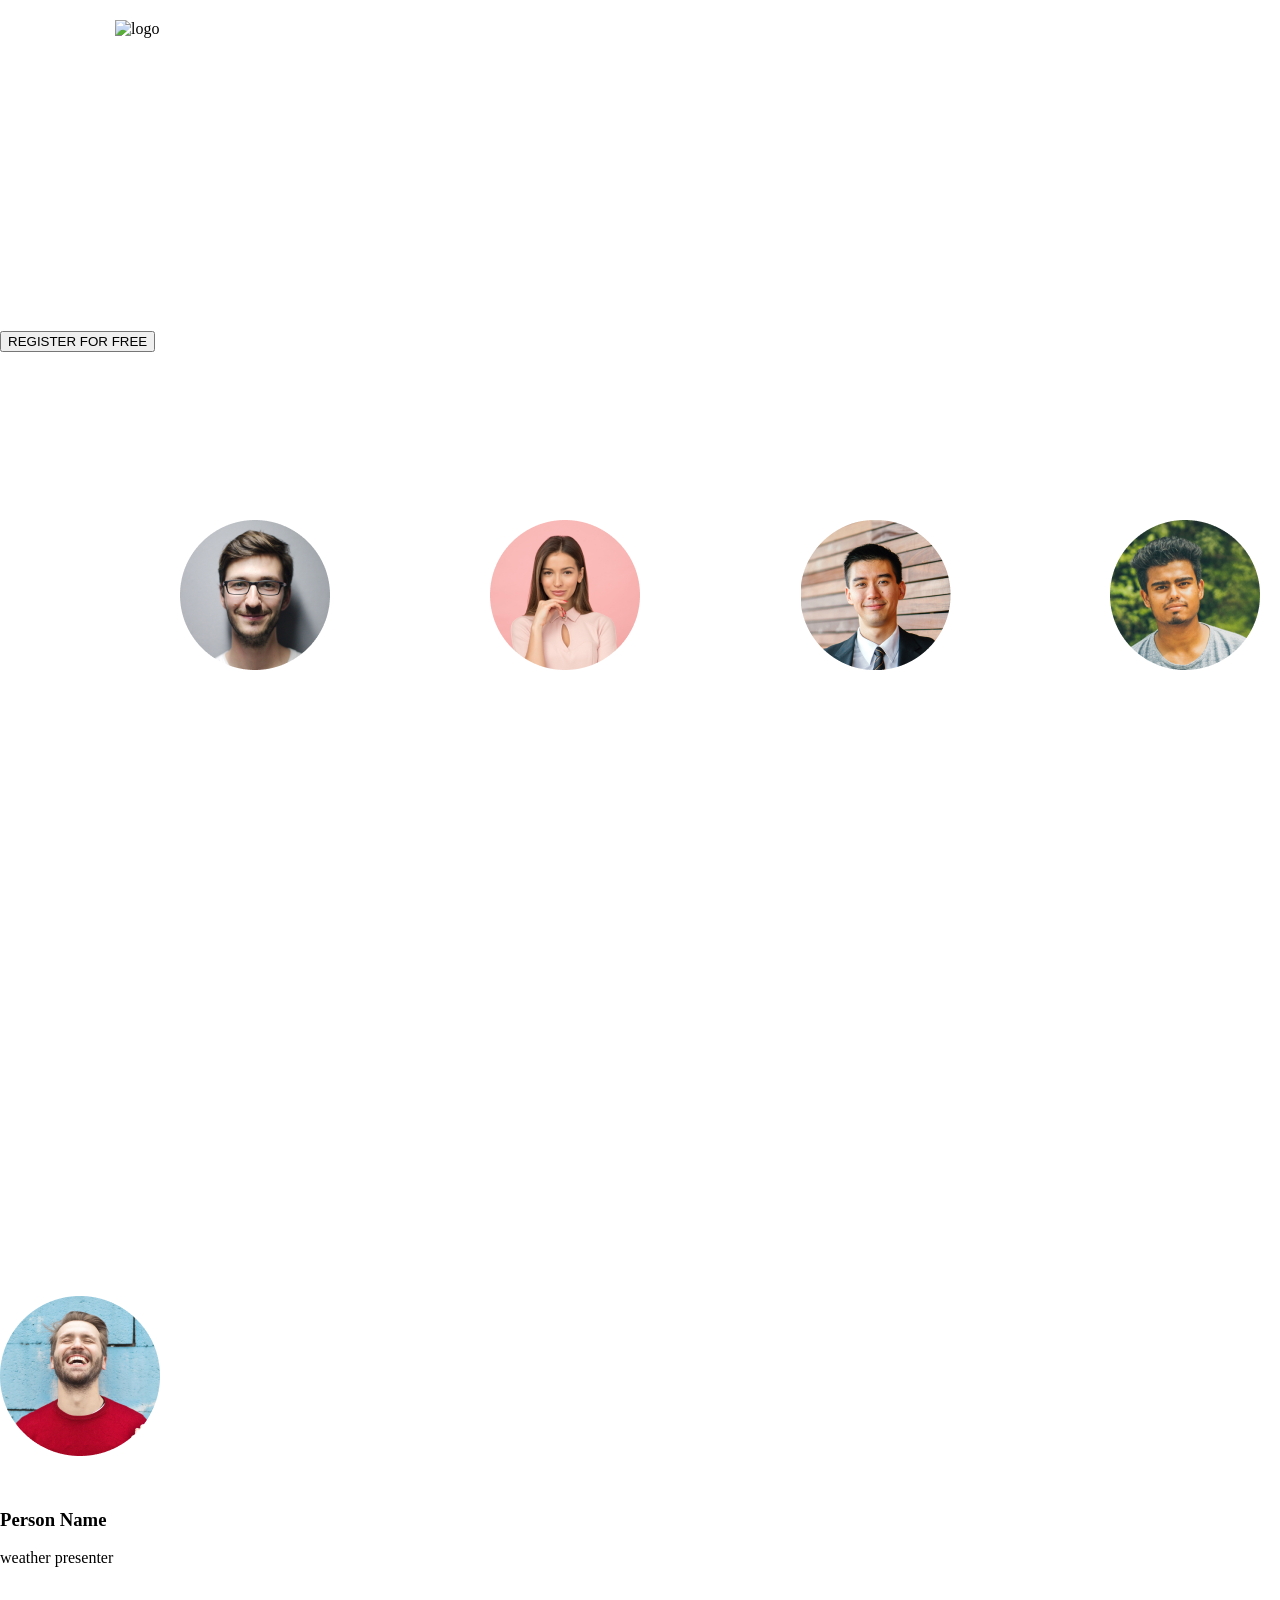
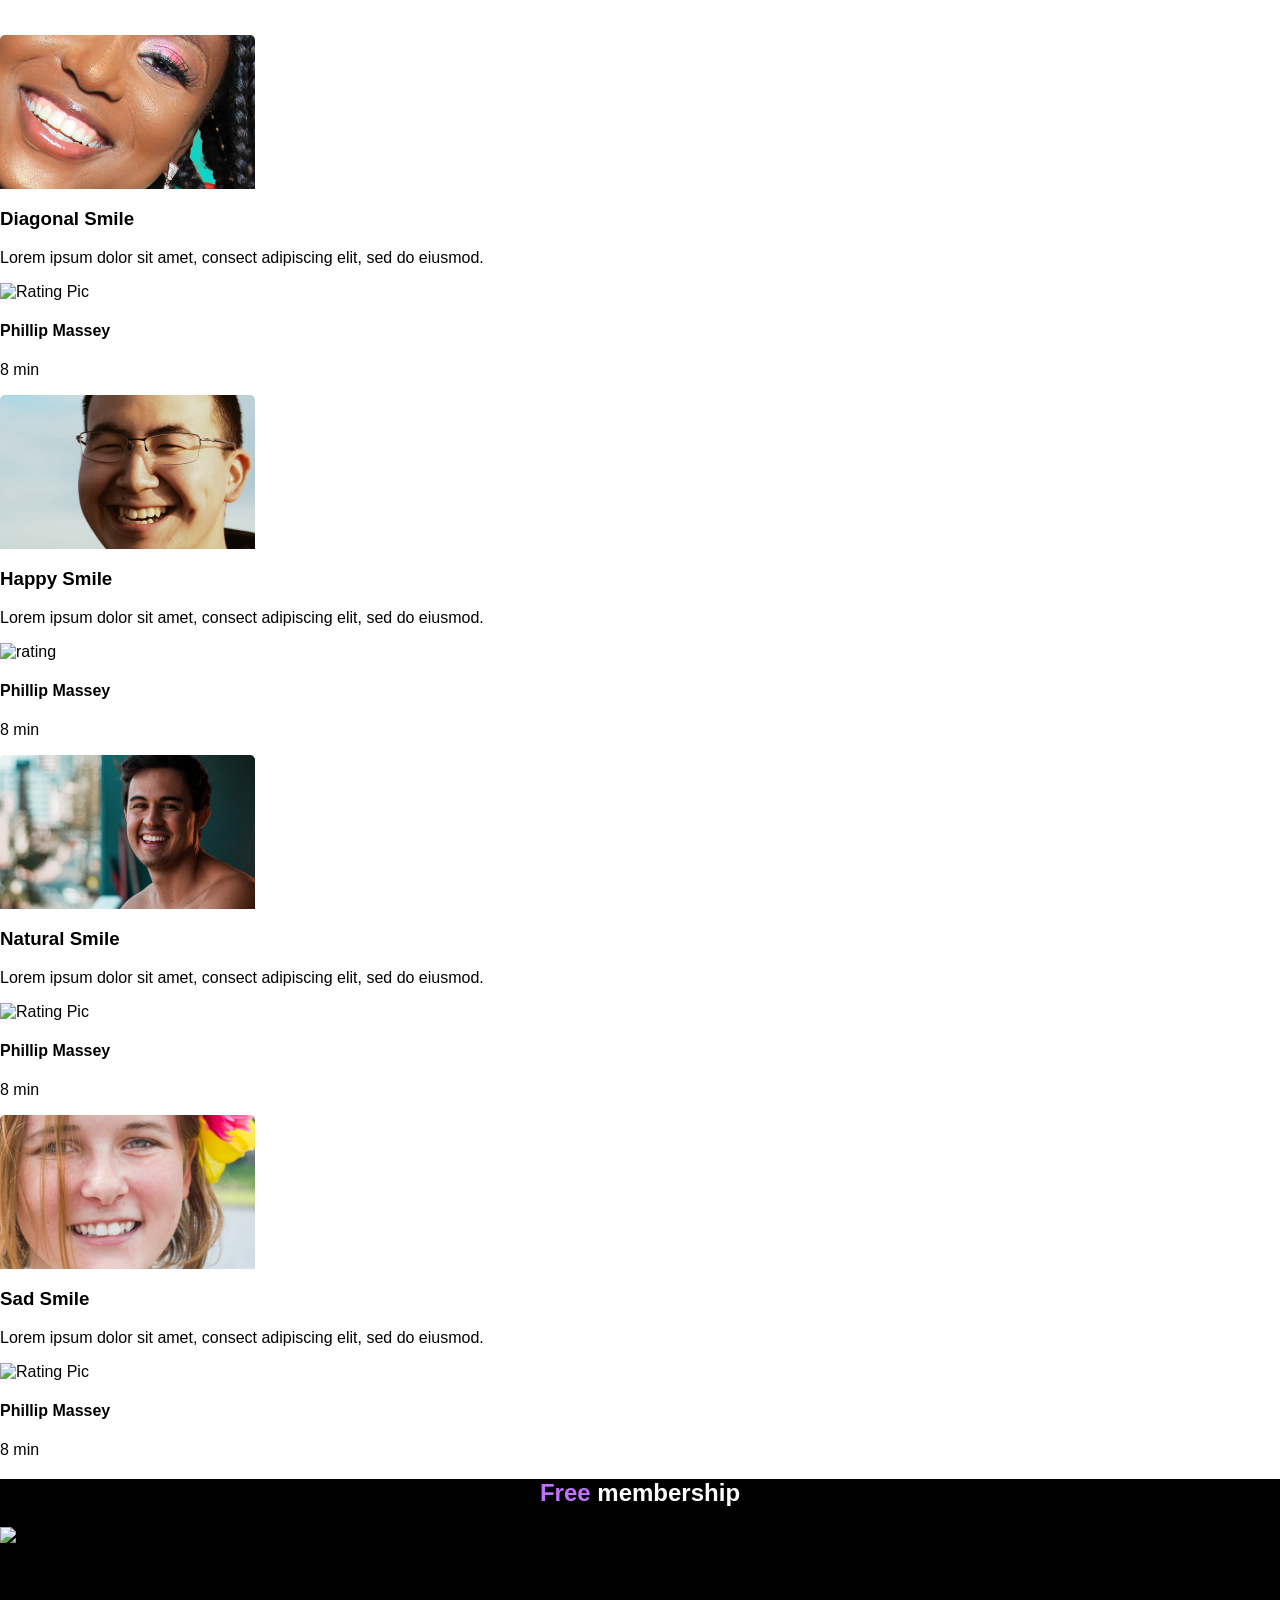
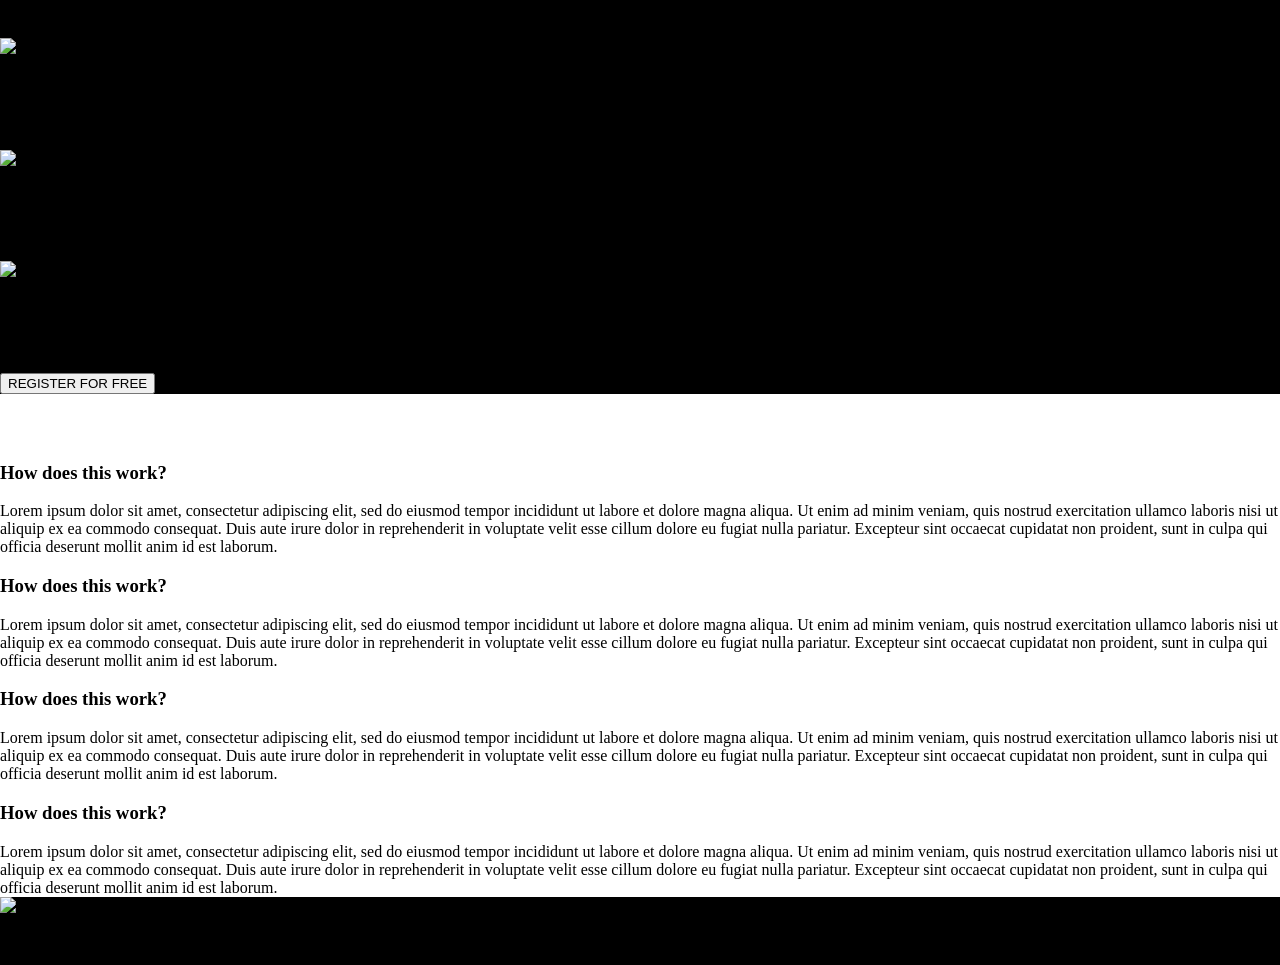
==== commit 20d13058: "Aligned banner section." ====
--- a/index.html
+++ b/index.html
@@ -17,9 +17,9 @@
             </div>
             <div class="right-side-nav">
                 <div class="nav-links">
-                    <link href="#">PRICING</link>
-                    <link href="#">LOGIN</link>
-                    <link href="#">COURSE</link>
+                    <link href="#" class="PRICING">PRICING</link>
+                    <link href="#" class="LOGIN">LOGIN</link>
+                    <link href="#" class="COURSE">COURSE</link>
                 </div>
             </div>
         </nav>
@@ -28,9 +28,15 @@
         <h1>Get schooled</h1>
         <section class="banner"> <!--Banner-->
             <div class="text-facial-expressions">
-                <span>SMILES</span>
-                <span>GRIN</span>
-                <span>LAUGH</span>
+                <div>
+                    <span class="smiles">SMILES</span>
+                </div>
+                <div>
+                    <span class="grin">GRIN</span>
+                </div>
+                <div>
+                    <span class="LAUGH">LAUGH</span>
+                </div>
             </div>
             <div>
                 <button>REGISTER FOR FREE</button>
@@ -38,22 +44,22 @@
 
             <h2>Learn from the pros</h2>
             <div class="the-pros">
-                <div>
+                <div class="Pro-1">
                     <img src="Phillip Massey.png" alt="Phillip Massey Pic">
                     <h3>Phillip Massey</h3>
                     <p>« Smile of the year » 2018 - 2019</p>
                 </div>
-                <div>
+                <div class="Pro-2">
                     <img src="Nannie Lawrence.png" alt="Nannie Lawrence Pic">
                     <h3>Nannie Lawrence</h3>
                     <p>Best « little smile » 2017</p>
                 </div>
-                <div>
+                <div class="Pro-3">
                     <img src="Bruce Walters.png" alt="Bruce Walters Pic">
                     <h3>Bruce Walters</h3>
                     <p>Best « Friend Smile » live performance 2019</p>
                 </div>
-                <div>
+                <div class="Pro-4">
                     <img src="Henry Hughes.png" alt="Henry Hughes Pic">
                     <h3>Henry Hughes</h3>
                     <p>« 24h smiles » winner 2016 - 2019</p>
--- a/styles.css
+++ b/styles.css
@@ -8,6 +8,8 @@
 
 
 body {
+    display: flex;
+    flex-direction: column;
     background-image: url(Object.png);
     background-repeat: no-repeat;
     margin: 0;
@@ -59,10 +61,17 @@
     margin: 0 10px;
 }
 
+.Pro-1, .Pro-2, .Pro-3, .Pro-4 {
+    width: 200px;
+    text-align: center ;
+}
+
 .the-pros {
+
     display: flex;
     justify-content: space-around;
     color: white;
+    margin: 100px;
 }
 
 .text-facial-expressions {
@@ -73,7 +82,11 @@
     justify-content: space-evenly;
 }  
 
-.motto-text {
+.banner {
+    display: flex;
+    flex-direction: column;
+    width: 1440px;
+    height: 989px;
 
 }
 
@@ -105,4 +118,8 @@
 
 .videos {
     font-family: "Source San 3", sans-serif;
+}
+
+button {
+
 }
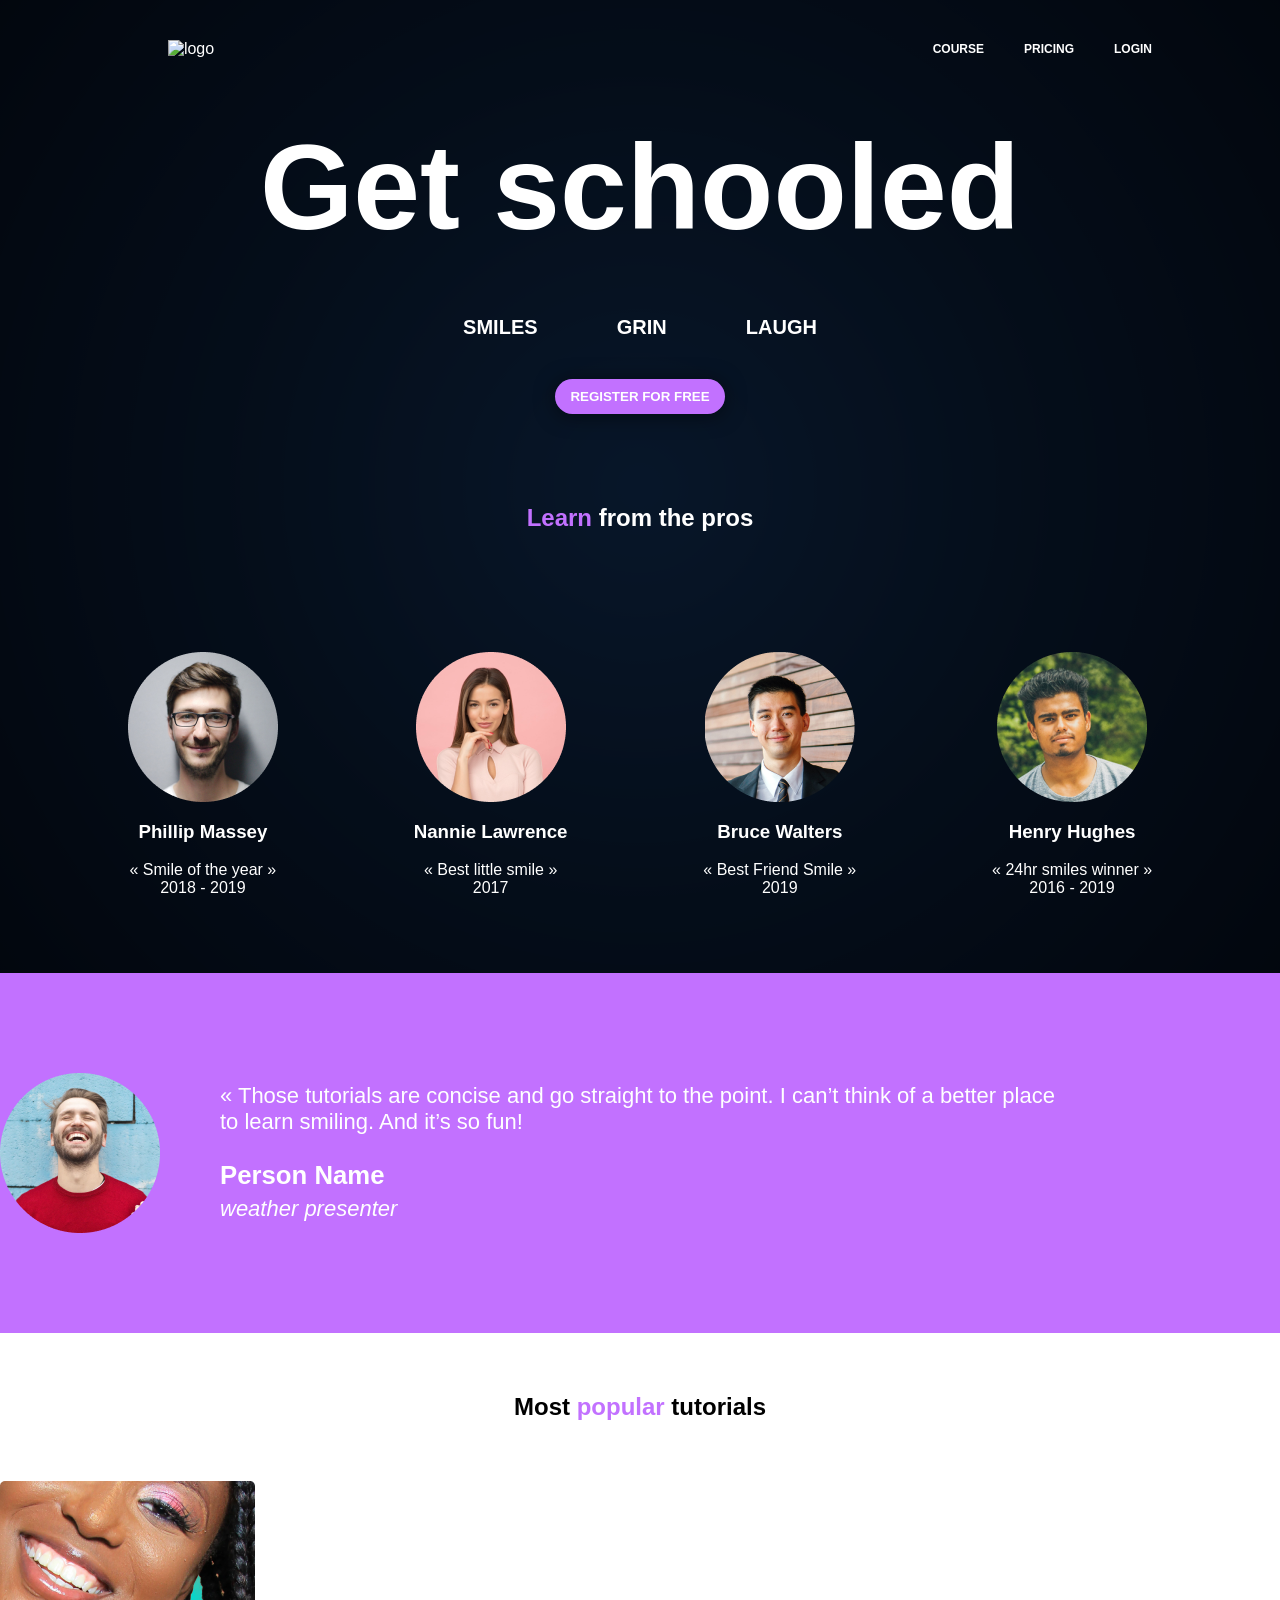
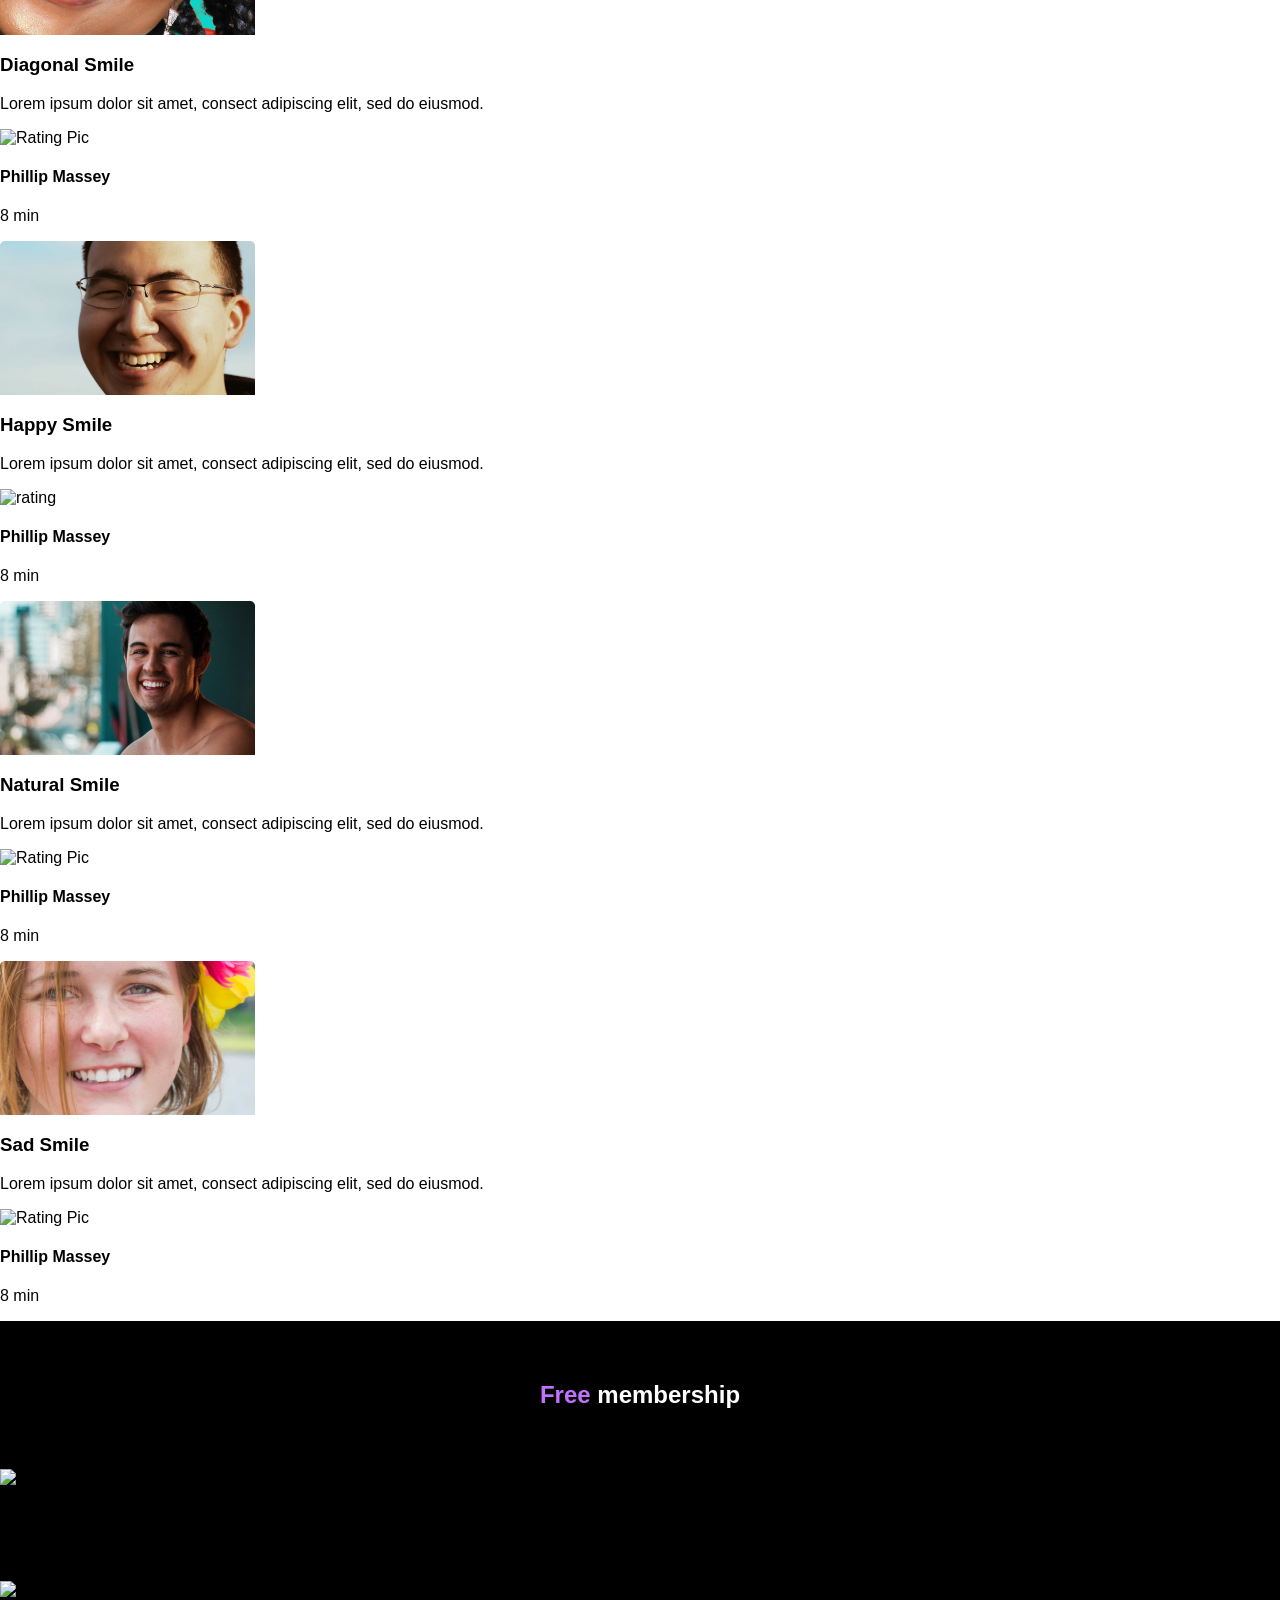
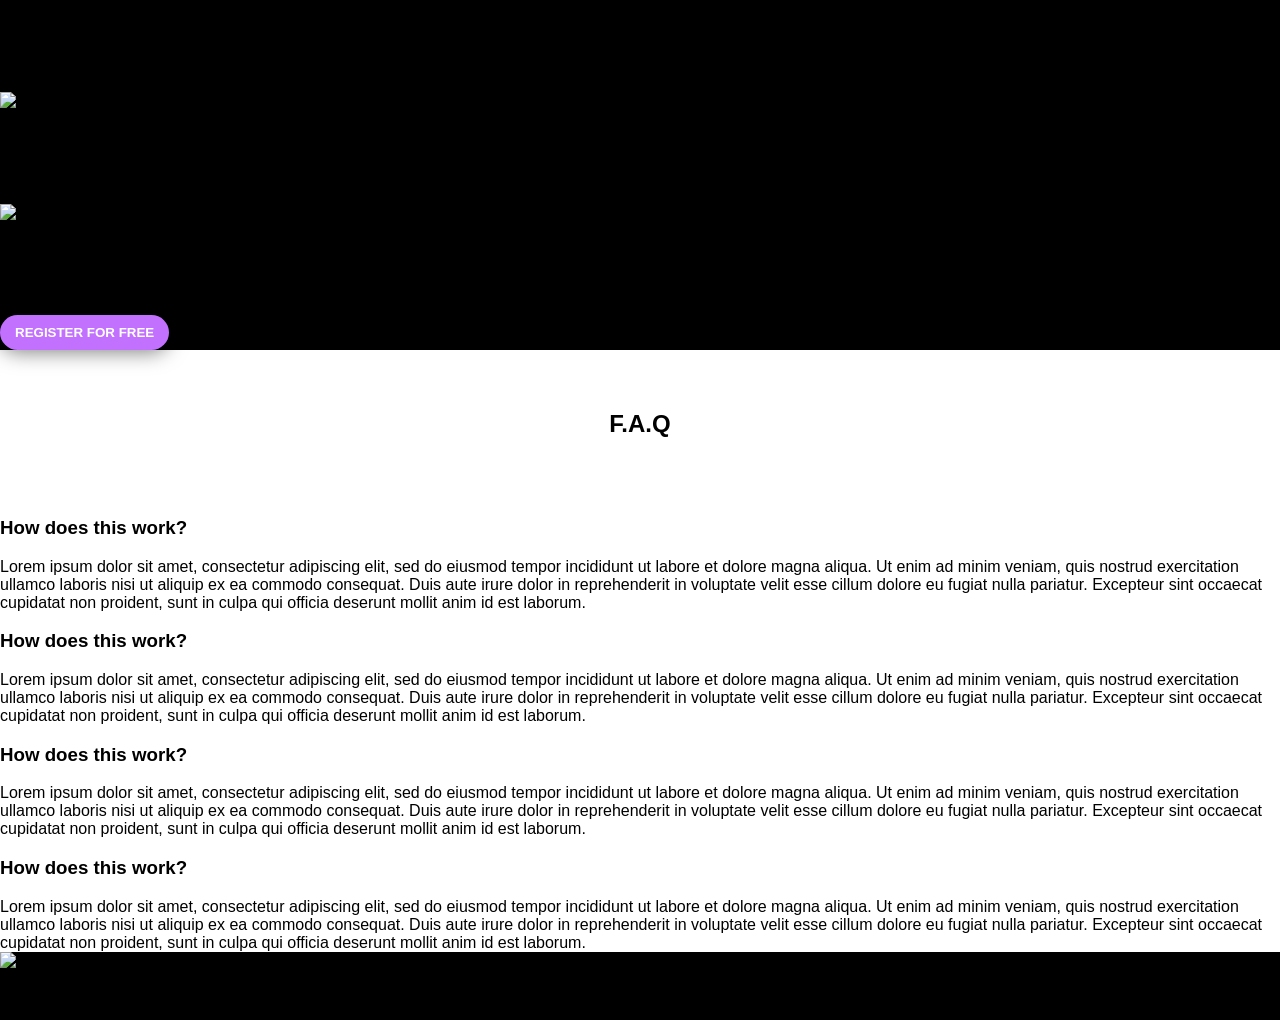
==== commit 8c049478: "Updated header and main sections." ====
--- a/index.html
+++ b/index.html
@@ -4,9 +4,12 @@
 <head>
     <title> alx_html_css </title>
     <link href="styles.css" rel="stylesheet" type="text/css">
+    <link rel="preconnect" href="https://fonts.googleapis.com">
+    <link rel="preconnect" href="https://fonts.gstatic.com" crossorigin>
+    <link href="https://fonts.googleapis.com/css2?family=Source+Sans+3:ital,wght@0,200..900;1,200..900&display=swap"
+        rel="stylesheet">
     <meta name="viewport" content="width=device-width, initial-scale=1.0">
     <script src="https://kit.fontawesome.com/4a2b055604.js" crossorigin="anonymous"></script>
-
 </head>
 
 <body class="works_on_smartphone">
@@ -17,68 +20,69 @@
             </div>
             <div class="right-side-nav">
                 <div class="nav-links">
+                    <link href="#" class="COURSE">COURSE</link>
                     <link href="#" class="PRICING">PRICING</link>
                     <link href="#" class="LOGIN">LOGIN</link>
-                    <link href="#" class="COURSE">COURSE</link>
+
                 </div>
             </div>
         </nav>
-    </header>
-    <main>
         <h1>Get schooled</h1>
         <section class="banner"> <!--Banner-->
-            <div class="text-facial-expressions">
-                <div>
-                    <span class="smiles">SMILES</span>
-                </div>
-                <div>
-                    <span class="grin">GRIN</span>
-                </div>
-                <div>
-                    <span class="LAUGH">LAUGH</span>
-                </div>
-            </div>
-            <div>
+            <div class="smile-text">
+                <div>
+                    <span>SMILES</span>
+                </div>
+                <div>
+                    <span>GRIN</span>
+                </div>
+                <div>
+                    <span>LAUGH</span>
+                </div>
+            </div>
+            <div class="register-button">
                 <button>REGISTER FOR FREE</button>
             </div>
 
-            <h2>Learn from the pros</h2>
+            <h2 class="learn-from-pros"><span class="purple-highlight">Learn </span>from the pros</h2>
             <div class="the-pros">
                 <div class="Pro-1">
                     <img src="Phillip Massey.png" alt="Phillip Massey Pic">
                     <h3>Phillip Massey</h3>
-                    <p>« Smile of the year » 2018 - 2019</p>
+                    <p>« Smile of the year » <br> 2018 - 2019</p>
                 </div>
                 <div class="Pro-2">
                     <img src="Nannie Lawrence.png" alt="Nannie Lawrence Pic">
                     <h3>Nannie Lawrence</h3>
-                    <p>Best « little smile » 2017</p>
+                    <p> « Best little smile » <br> 2017</p>
                 </div>
                 <div class="Pro-3">
                     <img src="Bruce Walters.png" alt="Bruce Walters Pic">
                     <h3>Bruce Walters</h3>
-                    <p>Best « Friend Smile » live performance 2019</p>
+                    <p> « Best Friend Smile » <br> 2019</p>
                 </div>
                 <div class="Pro-4">
                     <img src="Henry Hughes.png" alt="Henry Hughes Pic">
                     <h3>Henry Hughes</h3>
-                    <p>« 24h smiles » winner 2016 - 2019</p>
-                </div>
-            </div>
-        </section>
-        <section class="person-name"> <!--Quote-->
+                    <p>« 24hr smiles winner » <br> 2016 - 2019</p>
+                </div>
+            </div>
+        </section>
+    </header>
+    <main>
+        <section class="testimonials"> <!--Quote-->
             <div>
                 <img src="Person Name.png" alt="Person Name Pic">
             </div>
-            <div>
+            <div class="testimonial-text">
                 <blockquote>« Those tutorials are concise and go straight to the point. I can’t think of a better place
                     to learn smiling. And it’s so fun!</blockquote>
-                <h3>Person Name</h3>
-                <P>weather presenter</P>
-            </div>
-        </section>
-        <section class="videos"> <!--Videos-->
-            <h2>Most popular tutorials</h2>
+                <h3 class="person-name">Person Name</h3>
+                <p class="weather-presenter">weather presenter</p>
+            </div>
+        </section>
+        <section class="tutorials"> <!--Videos-->
+            <h2>Most <span class="purple-highlight">popular</span> tutorials</h2>
             <div>
                 <img src="Diagonal Smile.png" alt="Diagonal Smile Pic">
                 <h3>Diagonal Smile</h3>
--- a/styles.css
+++ b/styles.css
@@ -1,101 +1,217 @@
+/* styles.css */
+
+@font-face {
+    font-family: 'SourceSansPro';
+    src: url('fonts/SourceSansPro-Black.otf') format('opentype');
+    font-weight: 900;
+    font-style: normal;
+}
+
+@font-face {
+    font-family: 'SourceSansPro';
+    src: url('fonts/SourceSansPro-BlackIt.otf') format('opentype');
+    font-weight: 900;
+    font-style: italic;
+}
+
+@font-face {
+    font-family: 'SourceSansPro';
+    src: url('fonts/SourceSansPro-Bold.otf') format('opentype');
+    font-weight: 700;
+    font-style: normal;
+}
+
+@font-face {
+    font-family: 'SourceSansPro';
+    src: url('fonts/SourceSansPro-BoldIt.otf') format('opentype');
+    font-weight: 700;
+    font-style: italic;
+}
+
+@font-face {
+    font-family: 'SourceSansPro';
+    src: url('fonts/SourceSansPro-ExtraLight.otf') format('opentype');
+    font-weight: 200;
+    font-style: normal;
+}
+
+@font-face {
+    font-family: 'SourceSansPro';
+    src: url('fonts/SourceSansPro-ExtraLightIt.otf') format('opentype');
+    font-weight: 200;
+    font-style: italic;
+}
+
+@font-face {
+    font-family: 'SourceSansPro';
+    src: url('fonts/SourceSansPro-It.otf') format('opentype');
+    font-weight: normal;
+    font-style: italic;
+}
+
+@font-face {
+    font-family: 'SourceSansPro';
+    src: url('fonts/SourceSansPro-Light.otf') format('opentype');
+    font-weight: 300;
+    font-style: normal;
+}
+
+@font-face {
+    font-family: 'SourceSansPro';
+    src: url('fonts/SourceSansPro-LightIt.otf') format('opentype');
+    font-weight: 300;
+    font-style: italic;
+}
+
+@font-face {
+    font-family: 'SourceSansPro';
+    src: url('fonts/SourceSansPro-Regular.otf') format('opentype');
+    font-weight: normal;
+    font-style: normal;
+}
+
+@font-face {
+    font-family: 'SourceSansPro';
+    src: url('fonts/SourceSansPro-Semibold.otf') format('opentype');
+    font-weight: 600;
+    font-style: normal;
+}
+
+@font-face {
+    font-family: 'SourceSansPro';
+    src: url('fonts/SourceSansPro-SemiboldIt.otf') format('opentype');
+    font-weight: 600;
+    font-style: italic;
+}
+
 @font-face {
     font-family: 'spincycle_ot-webfont';
-    src: url(web_fonts/spincycle_regular_macroman/spincycle_ot-webfont.ttf);
+    src: url('fonts/spincycle_regular_macroman/spincycle_ot-webfont.ttf');
     font-weight: normal;
     font-style: normal;
 }
 
-
-
 body {
+    font-family: 'SourceSansPro', sans-serif;
     display: flex;
     flex-direction: column;
+    margin: 0;
+    padding: 0;
+}
+.person_name{
+        background-color: C271FF ;
+}
+
+footer {
+        background-color: black;
+}
+
+nav {
+    display: flex;
+    flex-direction: row;
+    padding: 40px 10% 0px 10%;
+}
+
+.left-side-nav {
+
+    flex-grow: 1;
+    justify-content: flex-start;
+    text-align: center;
+}
+
+.right-side-nav {
+    display: flex;
+    flex-grow: 8;
+    justify-content: flex-end;
+    text-align: center;
+}
+
+.nav-links {
+    display: flex;
+    text-align: center;
+    justify-content: space-around;
+    align-items: center; 
+    font-size: 12px;
+    font-weight: bold;
+    color: white;
+}
+
+.nav-links link {
+    display: block;
+    padding: 0 20px;
+}
+
+header {
+    position: relative;
     background-image: url(Object.png);
     background-repeat: no-repeat;
-    margin: 0;
-    padding: 0;
-}
-.person_name{
-        background-color: C271FF ;
-}
-
-footer {
-        background-color: black;
-}
-
-nav {
-    display: flex;
-    flex-direction: row;
-}
-
-.left-side-nav {
-
-    flex-grow: 2;
-    padding: 20px;
-    justify-content: flex-start;
-    text-align: center;
-}
-
-.right-side-nav {
-    display: flex;
-    flex-grow: 8;
-
-    justify-content: flex-end;
-    text-align: center;
-}
-
-.nav-links {
-    display: flex;
-    /*flex-grow: 1;*/
-    width: 30%;
-    text-align: center;
+    background-size: cover;
+    background-position: top;
+    color: white;
+    background-color: 071629;
+    min-height: 100vh;
+}
+
+header::before {
+    content: '';
+    position: absolute;
+    top: 0;
+    left: 0;
+    right: 0;
+    bottom: 0;
+    background: radial-gradient(circle, rgba(41, 48, 61, 0) 0%, rgba(41, 48, 61, 0.5) 50%, rgba(7, 22, 41, 0.8) 100%);
+    mix-blend-mode: multiply;
+    pointer-events: none; /* To ensure it doesn't block any interactions */
+    z-index: 0; /* Ensures it is below the content but above the background image */
+}
+
+header * {
+    position: relative;
+    z-index: 1; /* Ensures content stays above the pseudo-element */
+}
+
+.Pro-1, .Pro-2, .Pro-3, .Pro-4 {
+    text-align: center ;
+}
+
+.the-pros {
+    display: flex;
     justify-content: space-around;
-    align-items: center; 
-    padding: 0;
-    font-family: "Source San 3", sans-serif;
-    color: white;
-}
-
-.nav-links link {
-    display: block;
-    margin: 0 10px;
-}
-
-.Pro-1, .Pro-2, .Pro-3, .Pro-4 {
-    width: 200px;
-    text-align: center ;
-}
-
-.the-pros {
-
-    display: flex;
-    justify-content: space-around;
-    color: white;
-    margin: 100px;
-}
-
-.text-facial-expressions {
-    font-family: 'spincycle_ot-webfont';
+    margin: 60px;
+}
+
+.smile-text {
     font-size: 20px;
-    color: white;
+    font-weight: bold;
     display: flex;
     justify-content: space-evenly;
+    padding: 0px 30%;
+    margin: 0px;
 }  
 
+.learn-from-pros{
+    margin-top: 20px;
+}
+
+.purple-highlight {
+    color: #C271FF;
+}
+
 .banner {
     display: flex;
     flex-direction: column;
-    width: 1440px;
-    height: 989px;
-
 }
 
 h1, h2 {
-    color: white;
-    text-align: center;
-    font-family: "Source Sans 3", sans-serif;
-    font-optical-sizing: auto;
+    text-align: center;
     font-weight: 700;
+    padding: 60px 0px 60px 0px;
+    margin: 0px;
+}
+
+h1 {
+    font-size: 120px;
+    font-style: normal;
 }
 
 blockquote {
@@ -103,17 +219,40 @@
     color: white;
 }
 
-
-h1 {
-    font-size:100px;
-    font-style: normal;
-}
-
 .testimonials {
     display: flex;
     flex-direction: row;
-    flex-wrap: wrap;
-    text-align: center;
+    justify-content: center;
+    text-align: center;
+    background-color: #C271FF;
+    color: white;
+    padding: 100px 0px 100px 0px;
+}
+
+.testimonial-text {
+    display: flex;
+    flex-direction: column;
+    align-items: flex-start;
+    margin: 20px 0px 0px 60px;
+    font-size: 22px;
+}
+
+.testimonial-text blockquote {
+    padding: 0px;
+    margin: -10px 0px 0px 0px;
+    max-width: 80%;
+    text-align: left;
+}
+
+.person_name {
+    padding: 0px;
+    margin: 0px;
+}
+
+.weather-presenter {
+    padding: 0px;
+    margin: -20px 0px 0px 0px;
+    font-style: italic;
 }
 
 .videos {
@@ -121,5 +260,19 @@
 }
 
 button {
-
+    background-color: #C271FF;
+    color: white;
+    border: none;
+    padding: 10px 15px;
+    border-radius: 20px;
+    font-weight: 600;
+    cursor: pointer; 
+    box-shadow: 0px 2px 20px 0px rgba(0, 0, 0, 0.5); 
+}
+
+.register-button {
+    display: flex;
+    justify-content: center;
+    align-items: center;
+    margin: 40px 0px 10px 0px;
 }
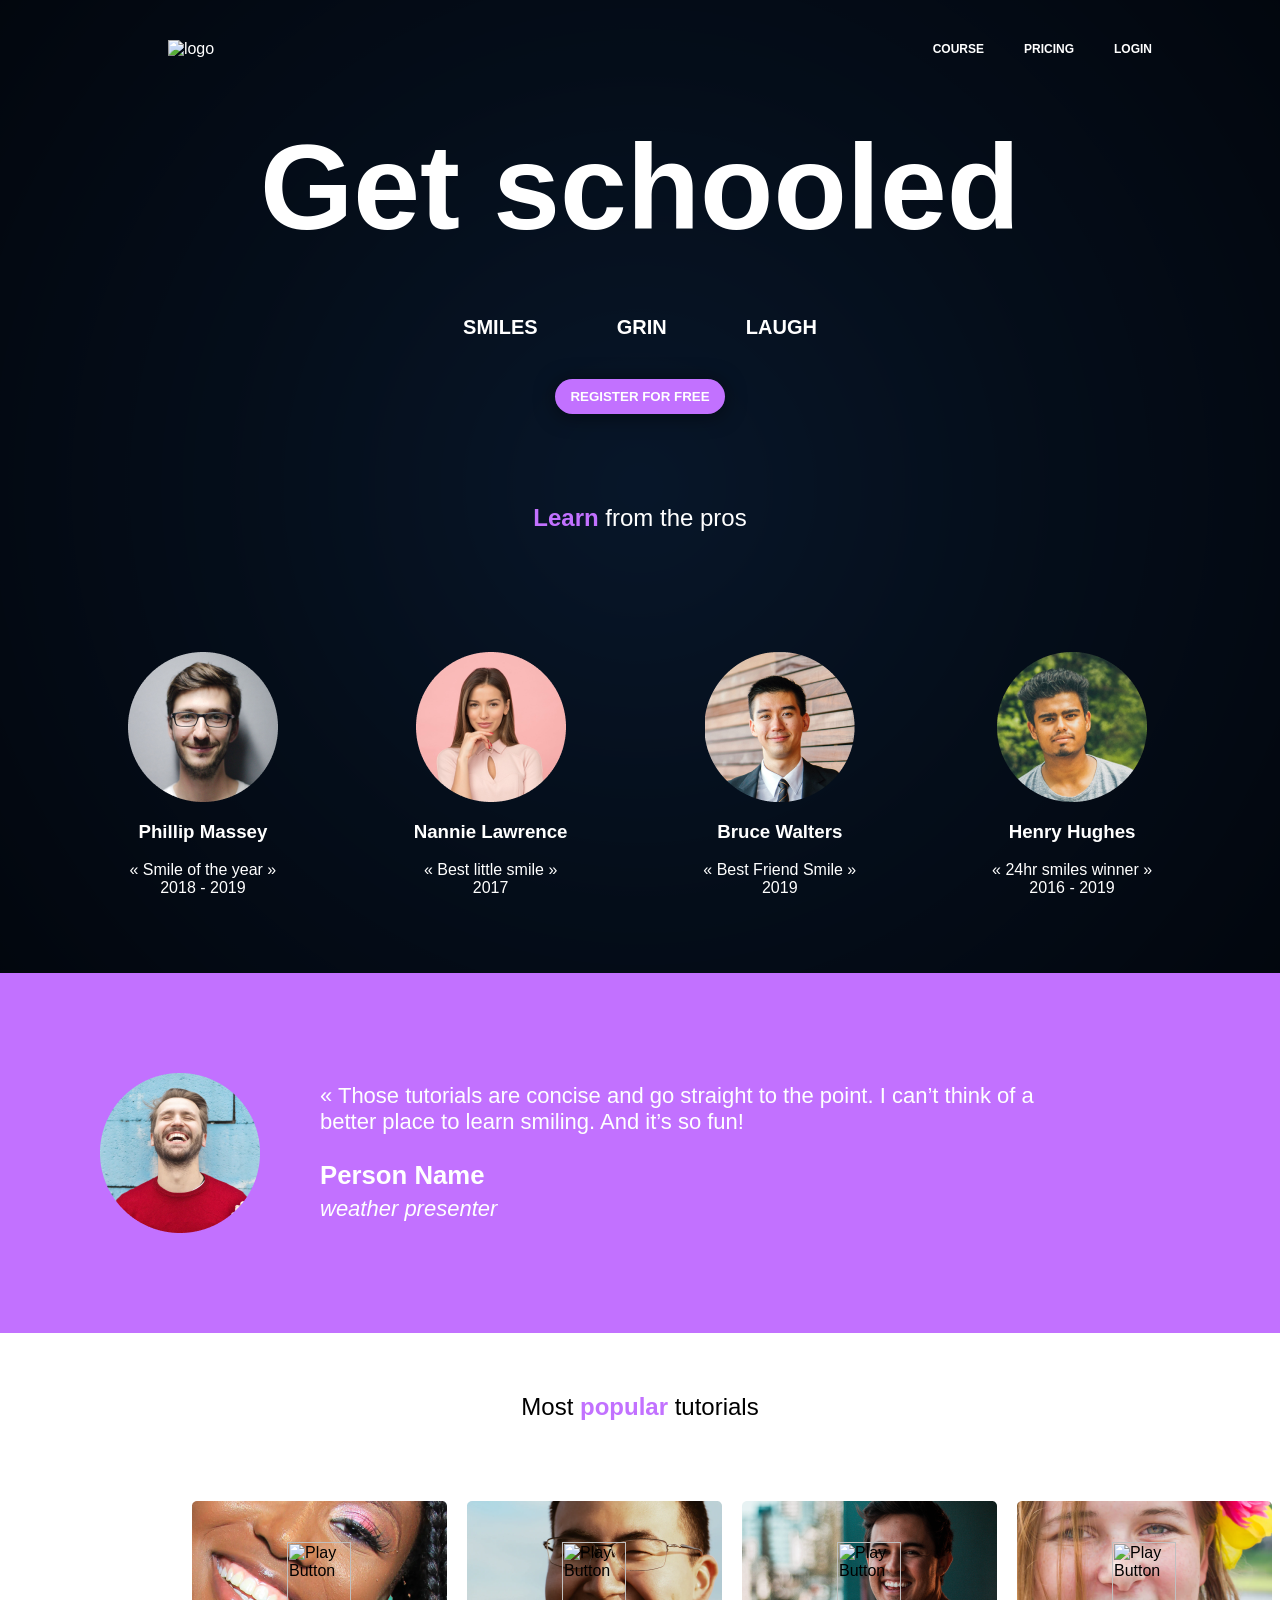
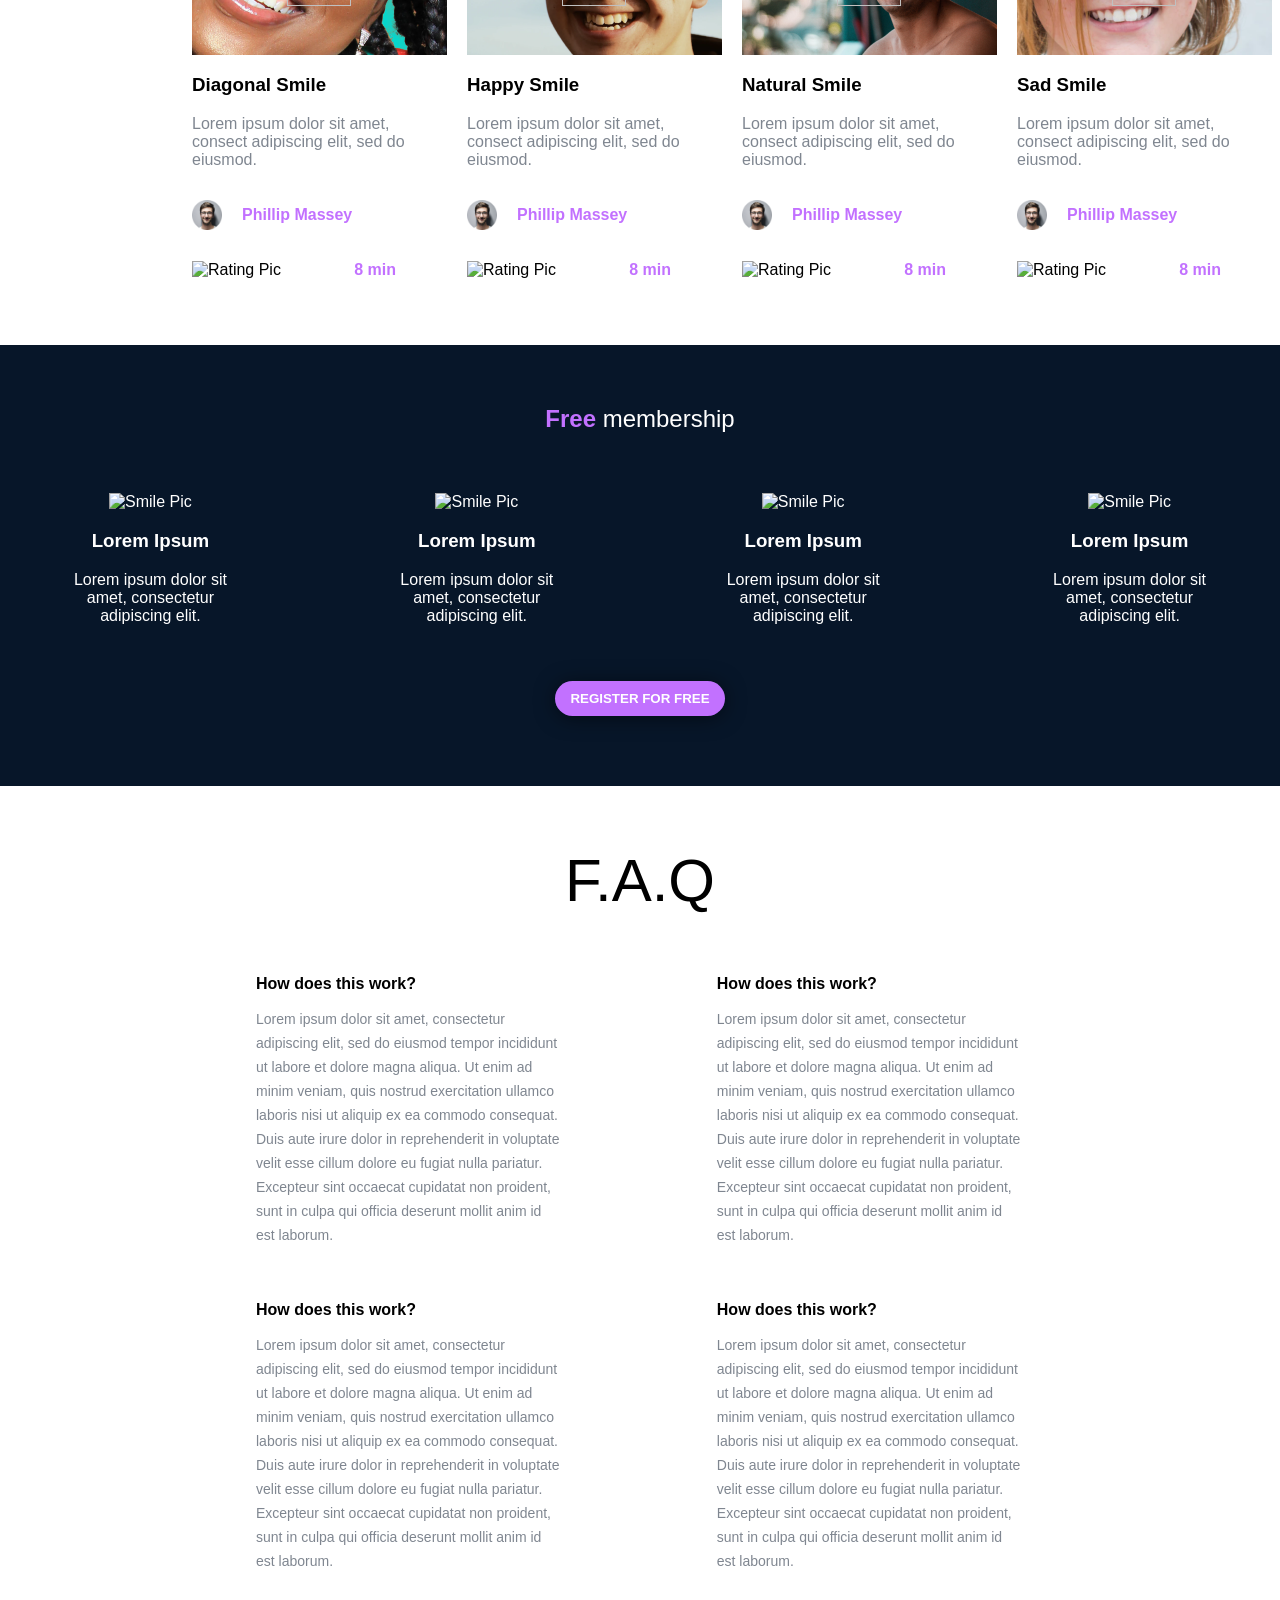
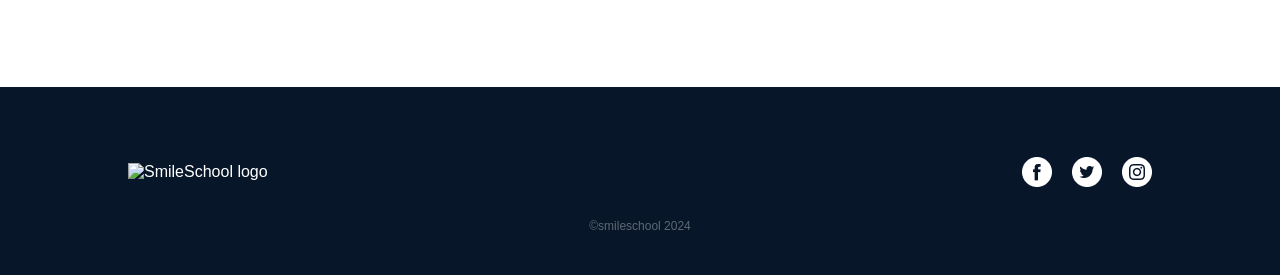
==== commit 5f0522df: "Modified all sections." ====
--- a/index.html
+++ b/index.html
@@ -23,7 +23,6 @@
                     <link href="#" class="COURSE">COURSE</link>
                     <link href="#" class="PRICING">PRICING</link>
                     <link href="#" class="LOGIN">LOGIN</link>
-
                 </div>
             </div>
         </nav>
@@ -81,135 +80,171 @@
                 <p class="weather-presenter">weather presenter</p>
             </div>
         </section>
-        <section class="tutorials"> <!--Videos-->
+        <section> <!--Tutorials-->
             <h2>Most <span class="purple-highlight">popular</span> tutorials</h2>
-            <div>
-                <img src="Diagonal Smile.png" alt="Diagonal Smile Pic">
-                <h3>Diagonal Smile</h3>
-                <p>Lorem ipsum dolor sit amet, consect adipiscing elit, sed do eiusmod.</p>
-                <div> <!--Rating-->
-                    <img src="rating.png" alt="Rating Pic">
-                    <h4>Phillip Massey</h4>
-                </div>
-                <p>8 min</p>
-            </div>
-            <div>
-                <img src="Happy Smile.png" alt="Happy Smile Pic">
-                <h3>Happy Smile</h3>
-                <p>Lorem ipsum dolor sit amet, consect adipiscing elit, sed do eiusmod.</p>
-                <div> <!--Rating-->
-                    <img src="rating.png" alt="rating">
-                    <h4>Phillip Massey</h4>
-                </div>
-                <p>8 min</p>
-            </div>
-            <div>
-                <img src="Natural Smile.png" alt="Natural Smile Pic">
-                <h3>Natural Smile</h3>
-                <p>Lorem ipsum dolor sit amet, consect adipiscing elit, sed do eiusmod.</p>
-                <div> <!--Rating-->
-                    <img src="rating.png" alt="Rating Pic">
-                    <h4>Phillip Massey</h4>
-                </div>
-                <p>8 min</p>
-            </div>
-            <div>
-                <img src="Sad Smile.png" alt="Sad Smile Pic">
-                <h3>Sad Smile</h3>
-                <p>Lorem ipsum dolor sit amet, consect adipiscing elit, sed do eiusmod.</p>
-                <div> <!--Rating-->
-                    <img src="rating.png" alt="Rating Pic">
-                    <h4>Phillip Massey</h4>
-                </div>
-                <p>8 min</p>
-            </div>
-        </section>
-        <section style="background-color: black;"> <!--Free Membership-->
-            <h2 style="color: white;"><span style="color: C271FF;">Free</span> membership</h2>
-            <div>
-                <img src="smile.png" alt="Smile Pic">
-                <h3>Lorem Ipsum</h3>
-                <p>Lorem ipsum dolor sit amet, consectetur adipiscing elit.</p>
-            </div>
-            <div>
-                <img src="smile.png" alt="Smile Pic">
-                <h3>Lorem Ipsum</h3>
-                <p>Lorem ipsum dolor sit amet, consectetur adipiscing elit.</p>
-            </div>
-            <div>
-                <img src="smile.png" alt="Smile Pic">
-                <h3>Lorem Ipsum</h3>
-                <p>Lorem ipsum dolor sit amet, consectetur adipiscing elit.</p>
-            </div>
-            <div>
-                <img src="smile.png" alt="Smile Pic">
-                <h3>Lorem Ipsum</h3>
-                <p>Lorem ipsum dolor sit amet, consectetur adipiscing elit.</p>
-            </div>
-            <button>REGISTER FOR FREE</button>
+            <div class="tutorial-videos">
+                <div>
+                    <div class="tutorial-button">
+                        <img class="play-button" src="play.png" alt="Play Button">
+                        <img class="tutorial-pic" src="Diagonal Smile.png" alt="Diagonal Smile Pic">
+                    </div>
+                    <h3>Diagonal Smile</h3>
+                    <p class="gray-text">Lorem ipsum dolor sit amet, consect adipiscing elit, sed do eiusmod.</p>
+                    <div> <!--Rating-->
+                        <div class="blogger-info">
+                            <img src="Phillip Massey.png" alt="Phillip Profile Pic">
+                            <h4 class="purple-highlight">Phillip Massey</h4>
+                        </div>
+                        <div class="rating-info">
+                            <img src="rating.png" alt="Rating Pic">
+                            <p class="purple-highlight timing-text">8 min</p>
+                        </div>
+                    </div>
+                </div>
+                <div>
+                    <div class="tutorial-button">
+                        <img class="play-button" src="play.png" alt="Play Button">
+                        <img src="Happy Smile.png" alt="Happy Smile Pic">
+                    </div>
+                    <h3>Happy Smile</h3>
+                    <p class="gray-text">Lorem ipsum dolor sit amet, consect adipiscing elit, sed do eiusmod.</p>
+                    <div> <!--Rating-->
+                        <div class="blogger-info">
+                            <img src="Phillip Massey.png" alt="Phillip Profile Pic">
+                            <h4 class="purple-highlight">Phillip Massey</h4>
+                        </div>
+                        <div class="rating-info">
+                            <img src="rating.png" alt="Rating Pic">
+                            <p class="purple-highlight timing-text">8 min</p>
+                        </div>
+                    </div>
+                </div>
+                <div>
+                    <div class="tutorial-button">
+                        <img class="play-button" src="play.png" alt="Play Button">
+                        <img src="Natural Smile.png" alt="Natural Smile Pic">
+                    </div>
+                    <h3>Natural Smile</h3>
+                    <p class="gray-text">Lorem ipsum dolor sit amet, consect adipiscing elit, sed do eiusmod.</p>
+                    <div> <!--Rating-->
+                        <div class="blogger-info">
+                            <img src="Phillip Massey.png" alt="Phillip Profile Pic">
+                            <h4 class="purple-highlight">Phillip Massey</h4>
+                        </div>
+                        <div class="rating-info">
+                            <img src="rating.png" alt="Rating Pic">
+                            <p class="purple-highlight timing-text">8 min</p>
+                        </div>
+                    </div>
+                </div>
+                <div>
+                    <div class="tutorial-button">
+                        <img class="play-button" src="play.png" alt="Play Button">
+                        <img src="Sad Smile.png" alt="Sad Smile Pic">
+                    </div>
+                    <h3>Sad Smile</h3>
+                    <p class="gray-text">Lorem ipsum dolor sit amet, consect adipiscing elit, sed do eiusmod.</p>
+                    <div> <!--Rating-->
+                        <div class="blogger-info">
+                            <img src="Phillip Massey.png" alt="Phillip Profile Pic">
+                            <h4 class="purple-highlight">Phillip Massey</h4>
+                        </div>
+                        <div class="rating-info">
+                            <img src="rating.png" alt="Rating Pic">
+                            <p class="purple-highlight timing-text">8 min</p>
+                        </div>
+                    </div>
+                </div>
+            </div>
+        </section>
+        <section class="membership"> <!--Free Membership-->
+            <h2><span class="purple-highlight">Free</span> membership</h2>
+            <div class="membership-benefits">
+                <div>
+                    <img src="smile.png" alt="Smile Pic">
+                    <h3>Lorem Ipsum</h3>
+                    <p>Lorem ipsum dolor sit amet, consectetur adipiscing elit.</p>
+                </div>
+                <div>
+                    <img src="smile.png" alt="Smile Pic">
+                    <h3>Lorem Ipsum</h3>
+                    <p>Lorem ipsum dolor sit amet, consectetur adipiscing elit.</p>
+                </div>
+                <div>
+                    <img src="smile.png" alt="Smile Pic">
+                    <h3>Lorem Ipsum</h3>
+                    <p>Lorem ipsum dolor sit amet, consectetur adipiscing elit.</p>
+                </div>
+                <div>
+                    <img src="smile.png" alt="Smile Pic">
+                    <h3>Lorem Ipsum</h3>
+                    <p>Lorem ipsum dolor sit amet, consectetur adipiscing elit.</p>
+                </div>
+            </div>
+            <button class="register-button">REGISTER FOR FREE</button>
         </section>
         <section> <!--FAQ-->
-            <h2>F.A.Q</h2>
-            <div class="row-block">
-                <div class="item-block"> <!--1st Row Block-->
+            <h2 class="faq-heading">F.A.Q</h2>
+            <div class="faq">
+                <div class="faq-item"> <!--1st Row Block-->
                     <div> <!--1st Item Block-->
                         <h3>How does this work?</h3>
                     </div>
-                    <div>
-                        Lorem ipsum dolor sit amet, consectetur adipiscing elit, sed do eiusmod tempor incididunt ut
-                        labore et dolore magna aliqua. Ut enim ad minim veniam, quis nostrud exercitation ullamco
-                        laboris nisi ut aliquip ex ea commodo consequat. Duis aute irure dolor in reprehenderit in
-                        voluptate velit esse cillum dolore eu fugiat nulla pariatur. Excepteur sint occaecat cupidatat
-                        non proident, sunt in culpa qui officia deserunt mollit anim id est laborum.
-                    </div>
+                    <p>
+                        Lorem ipsum dolor sit amet, consectetur adipiscing elit, sed do eiusmod tempor incididunt ut
+                        labore et dolore magna aliqua. Ut enim ad minim veniam, quis nostrud exercitation ullamco
+                        laboris nisi ut aliquip ex ea commodo consequat. Duis aute irure dolor in reprehenderit in
+                        voluptate velit esse cillum dolore eu fugiat nulla pariatur. Excepteur sint occaecat cupidatat
+                        non proident, sunt in culpa qui officia deserunt mollit anim id est laborum.
+                    </p>
 
                     <div> <!--2nd Item Block-->
                         <h3>How does this work?</h3>
                     </div>
-                    <div>
-                        Lorem ipsum dolor sit amet, consectetur adipiscing elit, sed do eiusmod tempor incididunt ut
-                        labore et dolore magna aliqua. Ut enim ad minim veniam, quis nostrud exercitation ullamco
-                        laboris nisi ut aliquip ex ea commodo consequat. Duis aute irure dolor in reprehenderit in
-                        voluptate velit esse cillum dolore eu fugiat nulla pariatur. Excepteur sint occaecat cupidatat
-                        non proident, sunt in culpa qui officia deserunt mollit anim id est laborum.
-                    </div>
-                </div>
-                <div class="item block"> <!--2nd Row Block-->
+                    <p>
+                        Lorem ipsum dolor sit amet, consectetur adipiscing elit, sed do eiusmod tempor incididunt ut
+                        labore et dolore magna aliqua. Ut enim ad minim veniam, quis nostrud exercitation ullamco
+                        laboris nisi ut aliquip ex ea commodo consequat. Duis aute irure dolor in reprehenderit in
+                        voluptate velit esse cillum dolore eu fugiat nulla pariatur. Excepteur sint occaecat cupidatat
+                        non proident, sunt in culpa qui officia deserunt mollit anim id est laborum.
+                    </p>
+                </div>
+                <div class="faq-item"> <!--2nd Row Block-->
                     <div> <!--1st Item Block-->
                         <h3>How does this work?</h3>
                     </div>
-                    <div>
-                        Lorem ipsum dolor sit amet, consectetur adipiscing elit, sed do eiusmod tempor incididunt ut
-                        labore et dolore magna aliqua. Ut enim ad minim veniam, quis nostrud exercitation ullamco
-                        laboris nisi ut aliquip ex ea commodo consequat. Duis aute irure dolor in reprehenderit in
-                        voluptate velit esse cillum dolore eu fugiat nulla pariatur. Excepteur sint occaecat cupidatat
-                        non proident, sunt in culpa qui officia deserunt mollit anim id est laborum.
-                    </div>
+                    <p>
+                        Lorem ipsum dolor sit amet, consectetur adipiscing elit, sed do eiusmod tempor incididunt ut
+                        labore et dolore magna aliqua. Ut enim ad minim veniam, quis nostrud exercitation ullamco
+                        laboris nisi ut aliquip ex ea commodo consequat. Duis aute irure dolor in reprehenderit in
+                        voluptate velit esse cillum dolore eu fugiat nulla pariatur. Excepteur sint occaecat cupidatat
+                        non proident, sunt in culpa qui officia deserunt mollit anim id est laborum.
+                    </p>
                     <div> <!--2nd Item Block-->
                         <h3>How does this work?</h3>
                     </div>
-                    <div>
-                        Lorem ipsum dolor sit amet, consectetur adipiscing elit, sed do eiusmod tempor incididunt ut
-                        labore et dolore magna aliqua. Ut enim ad minim veniam, quis nostrud exercitation ullamco
-                        laboris nisi ut aliquip ex ea commodo consequat. Duis aute irure dolor in reprehenderit in
-                        voluptate velit esse cillum dolore eu fugiat nulla pariatur. Excepteur sint occaecat cupidatat
-                        non proident, sunt in culpa qui officia deserunt mollit anim id est laborum.
-                    </div>
+                    <p>
+                        Lorem ipsum dolor sit amet, consectetur adipiscing elit, sed do eiusmod tempor incididunt ut
+                        labore et dolore magna aliqua. Ut enim ad minim veniam, quis nostrud exercitation ullamco
+                        laboris nisi ut aliquip ex ea commodo consequat. Duis aute irure dolor in reprehenderit in
+                        voluptate velit esse cillum dolore eu fugiat nulla pariatur. Excepteur sint occaecat cupidatat
+                        non proident, sunt in culpa qui officia deserunt mollit anim id est laborum.
+                    </p>
                 </div>
             </div>
         </section>
     </main>
     <footer> <!--Footer-->
         <section>
-            <div>
+            <div class="footer-info">
                 <img src="logo.png" alt="SmileSchool logo">
-                <div>
-                    <i class="facebook brands"></i>
-                    <i class="twitter brands"></i>
-                    <i class="instagram brands"></i>
-                </div>
-            </div>
-            <p>©smileschool 2020</p>
+                <div class="social-media">
+                    <img src="Facebook.png" alt="Facebook Logo">
+                    <img src="Twitter.png" alt="Twitter Logo">
+                    <img src="Instagram.png" alt="Instagram Logo">
+                </div>
+            </div>
+            <p>©smileschool 2024</p>
         </section>
     </footer>
 </body>
--- a/styles.css
+++ b/styles.css
@@ -100,10 +100,6 @@
 }
 .person_name{
         background-color: C271FF ;
-}
-
-footer {
-        background-color: black;
 }
 
 nav {
@@ -195,6 +191,7 @@
 
 .purple-highlight {
     color: #C271FF;
+    font-weight: bold;
 }
 
 .banner {
@@ -204,11 +201,14 @@
 
 h1, h2 {
     text-align: center;
-    font-weight: 700;
     padding: 60px 0px 60px 0px;
     margin: 0px;
 }
 
+h2 {
+    font-weight: normal;
+}
+
 h1 {
     font-size: 120px;
     font-style: normal;
@@ -226,7 +226,7 @@
     text-align: center;
     background-color: #C271FF;
     color: white;
-    padding: 100px 0px 100px 0px;
+    padding: 100px 0px 100px 100px;
 }
 
 .testimonial-text {
@@ -255,8 +255,68 @@
     font-style: italic;
 }
 
+.tutorial-videos {
+    display: grid;
+    grid-template-columns: repeat(4, 1fr);
+    padding: 20px 15% 50px 15%;
+    column-gap: 20px;
+}
+
+.gray-text {
+    color: rgba(7, 22, 41, 0.516);
+}
+
+.tutorial-videos div {
+    max-width: 300px;
+}
+
+.blogger-info {
+    display: flex;
+    flex-direction: row;
+    align-items: center;
+    margin: 10px 0px 0px 0px;
+}
+
+.rating-info {
+    display: flex;
+    flex-direction: row;
+    align-items: center;
+    justify-content: space-between;
+    max-width: 300px;
+}
+
+.blogger-info img {
+    width: 30px;
+    height: 30px;
+    margin-right: 20px;
+}
+
+.timing-text {
+    padding-right: 20%;
+}
+
 .videos {
     font-family: "Source San 3", sans-serif;
+}
+
+.tutorial-button {
+    margin-top: -64px;
+}
+
+.play-button {
+    width: 64px;
+    height: 64px;
+    position: relative;
+    top: 105px;
+    left: 95px; 
+    z-index: 2; 
+    cursor: pointer;
+}
+
+.tutorial-pic {
+    position: relative;
+    top: 0%; 
+    left: 0%; 
 }
 
 button {
@@ -275,4 +335,82 @@
     justify-content: center;
     align-items: center;
     margin: 40px 0px 10px 0px;
+}
+
+.membership {
+    display: flex;
+    flex-direction: column;
+    justify-content: center;
+    align-items: center;
+    background-color: #071629;
+    color: white;
+    padding-bottom: 60px;
+}
+
+.membership-benefits {
+    display: flex;
+    flex-direction: row;
+    justify-content: center;
+    text-align: center;
+    column-gap: 2%;
+}
+
+.membership-benefits p {
+    padding: 0px 20%;
+}
+
+.faq {
+    display: grid;
+    grid-template-columns: repeat(2, 1fr);
+    column-gap: 20%;
+    padding: 0px 20% 60px 20%;
+}
+
+.faq p {
+    font-size: 14px;
+    font-weight: 500;
+    color: rgba(7, 22, 41, 0.516);
+    padding-bottom: 40px;
+    line-height: 24px;
+}
+
+.faq h3 {
+    font-size: 16px;
+    font-weight: 700;
+    margin: 0px;
+    padding: 0px;
+}
+
+.faq-heading {
+    font-size: 60px;
+    font-weight: 300;
+}
+
+footer {
+    background-color: #071629;
+    color: white;
+    text-align: center;
+}
+
+.footer-info {
+    display: flex;
+    flex-direction: row;
+    justify-content: space-between;
+    align-items: center;
+    padding: 70px 10% 20px 10%;
+}
+
+.social-media {
+    display: flex;
+    flex-direction: row;
+    justify-content: center;
+    align-items: center;
+    column-gap: 20px;
+}
+
+footer p {
+    opacity: 0.35;
+    font-size: 12px;
+    font-weight: normal;
+    padding-bottom: 30px;
 }
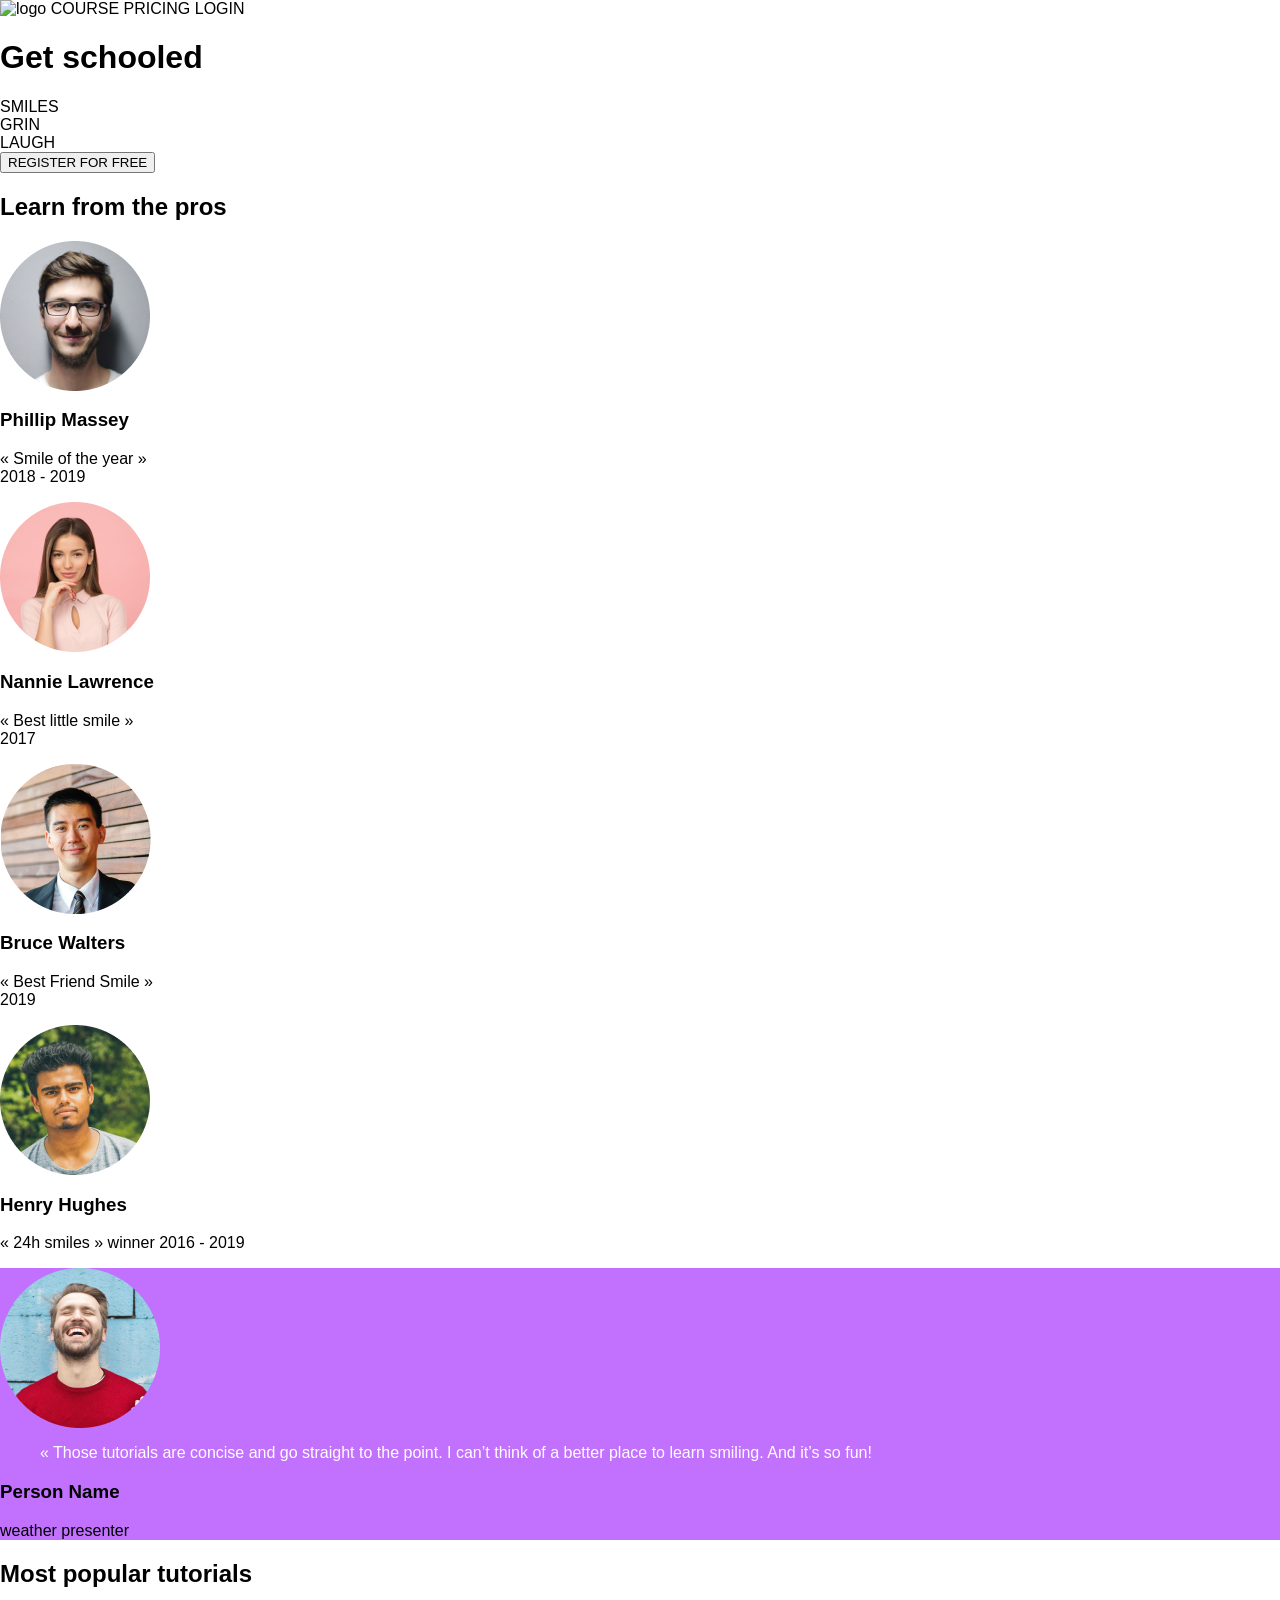
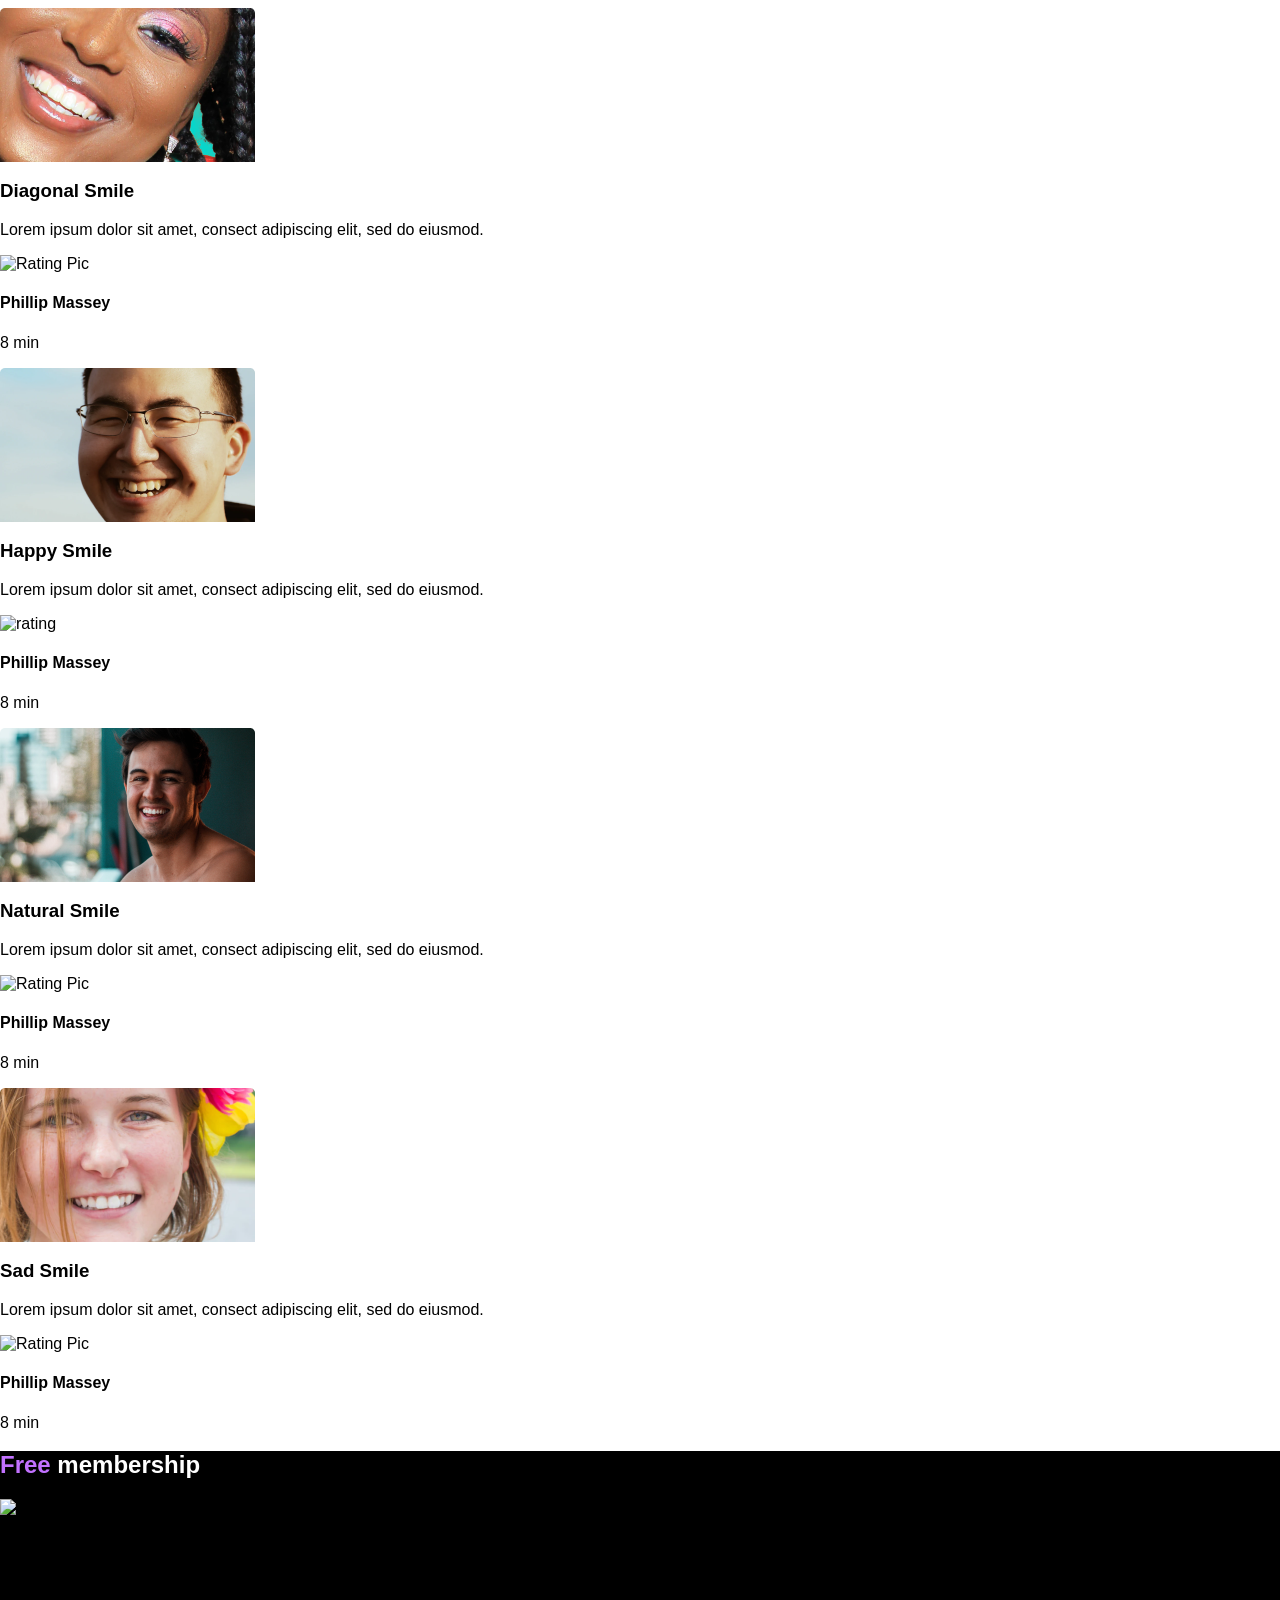
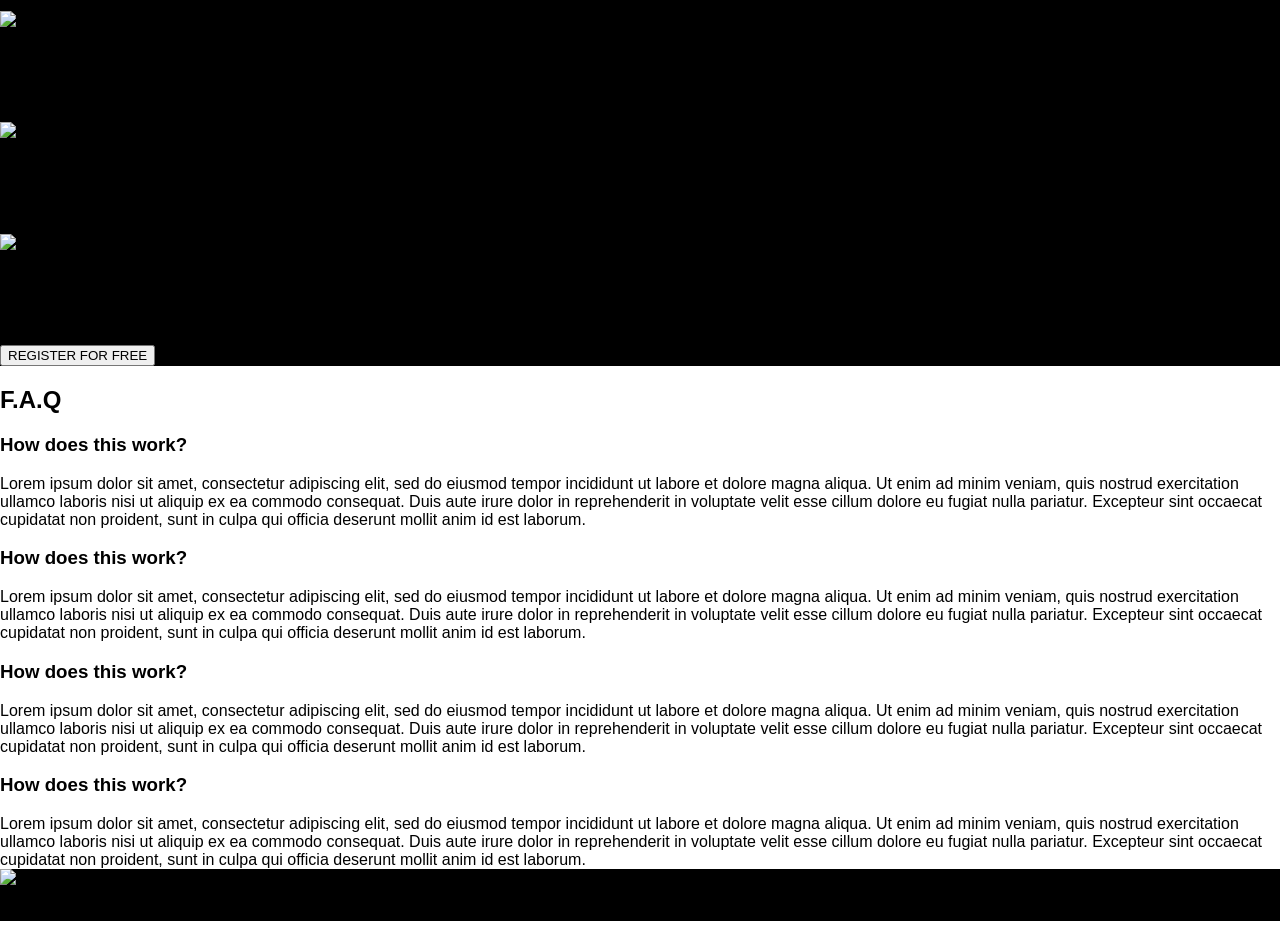
==== commit 2d1d04b0: "Merge branch 'css_advanced' of https://github.com/judezambarakji/alx_html_css into css_advanced" ====
--- a/index.html
+++ b/index.html
@@ -15,16 +15,10 @@
 <body class="works_on_smartphone">
     <header> <!--Header-->
         <nav>
-            <div class="left-side-nav">
-                <img src="logo.png" alt="logo">
-            </div>
-            <div class="right-side-nav">
-                <div class="nav-links">
-                    <link href="#" class="COURSE">COURSE</link>
-                    <link href="#" class="PRICING">PRICING</link>
-                    <link href="#" class="LOGIN">LOGIN</link>
-                </div>
-            </div>
+            <img src="logo.png" alt="logo">
+            <Link href="#">COURSE</Link>
+            <Link href="#">PRICING</Link>
+            <Link ref="#">LOGIN</Link>
         </nav>
         <h1>Get schooled</h1>
         <section class="banner"> <!--Banner-->
@@ -63,103 +57,64 @@
                 <div class="Pro-4">
                     <img src="Henry Hughes.png" alt="Henry Hughes Pic">
                     <h3>Henry Hughes</h3>
-                    <p>« 24hr smiles winner » <br> 2016 - 2019</p>
+                    <p>« 24h smiles » winner 2016 - 2019</p>
                 </div>
-            </div>
-        </section>
-    </header>
-    <main>
-        <section class="testimonials"> <!--Quote-->
-            <div>
-                <img src="Person Name.png" alt="Person Name Pic">
-            </div>
-            <div class="testimonial-text">
-                <blockquote>« Those tutorials are concise and go straight to the point. I can’t think of a better place
-                    to learn smiling. And it’s so fun!</blockquote>
-                <h3 class="person-name">Person Name</h3>
-                <p class="weather-presenter">weather presenter</p>
-            </div>
-        </section>
-        <section> <!--Tutorials-->
-            <h2>Most <span class="purple-highlight">popular</span> tutorials</h2>
-            <div class="tutorial-videos">
+            </section>
+            <section class="person_name"> <!--Quote-->
                 <div>
-                    <div class="tutorial-button">
-                        <img class="play-button" src="play.png" alt="Play Button">
-                        <img class="tutorial-pic" src="Diagonal Smile.png" alt="Diagonal Smile Pic">
-                    </div>
-                    <h3>Diagonal Smile</h3>
-                    <p class="gray-text">Lorem ipsum dolor sit amet, consect adipiscing elit, sed do eiusmod.</p>
-                    <div> <!--Rating-->
-                        <div class="blogger-info">
-                            <img src="Phillip Massey.png" alt="Phillip Profile Pic">
-                            <h4 class="purple-highlight">Phillip Massey</h4>
-                        </div>
-                        <div class="rating-info">
-                            <img src="rating.png" alt="Rating Pic">
-                            <p class="purple-highlight timing-text">8 min</p>
-                        </div>
-                    </div>
+                    <img src="Person Name.png" alt="Person Name Pic">
                 </div>
                 <div>
-                    <div class="tutorial-button">
-                        <img class="play-button" src="play.png" alt="Play Button">
-                        <img src="Happy Smile.png" alt="Happy Smile Pic">
+                    <blockquote>« Those tutorials are concise and go straight to the point. I can’t think of a better place to learn smiling. And it’s so fun!</blockquote>
+                    <h3>Person Name</h3>
+                    <P>weather presenter</P>
+                </div>
+            </section>
+            <section> <!--Videos-->
+                <h2>Most popular tutorials</h2>
+                <div> 
+                    <img src="Diagonal Smile.png" alt="Diagonal Smile Pic">
+                    <h3>Diagonal Smile</h3>
+                    <p>Lorem ipsum dolor sit amet, consect adipiscing elit, sed do eiusmod.</p>
+                    <div> <!--Rating-->
+                        <img src="rating.png" alt="Rating Pic">
+                        <h4>Phillip Massey</h4>
                     </div>
-                    <h3>Happy Smile</h3>
-                    <p class="gray-text">Lorem ipsum dolor sit amet, consect adipiscing elit, sed do eiusmod.</p>
-                    <div> <!--Rating-->
-                        <div class="blogger-info">
-                            <img src="Phillip Massey.png" alt="Phillip Profile Pic">
-                            <h4 class="purple-highlight">Phillip Massey</h4>
-                        </div>
-                        <div class="rating-info">
-                            <img src="rating.png" alt="Rating Pic">
-                            <p class="purple-highlight timing-text">8 min</p>
-                        </div>
-                    </div>
+                    <p>8 min</p>
                 </div>
                 <div>
-                    <div class="tutorial-button">
-                        <img class="play-button" src="play.png" alt="Play Button">
-                        <img src="Natural Smile.png" alt="Natural Smile Pic">
+                    <img src="Happy Smile.png" alt="Happy Smile Pic">
+                    <h3>Happy Smile</h3>
+                    <p>Lorem ipsum dolor sit amet, consect adipiscing elit, sed do eiusmod.</p>
+                    <div> <!--Rating-->
+                        <img src="rating.png" alt="rating">
+                        <h4>Phillip Massey</h4>
                     </div>
-                    <h3>Natural Smile</h3>
-                    <p class="gray-text">Lorem ipsum dolor sit amet, consect adipiscing elit, sed do eiusmod.</p>
-                    <div> <!--Rating-->
-                        <div class="blogger-info">
-                            <img src="Phillip Massey.png" alt="Phillip Profile Pic">
-                            <h4 class="purple-highlight">Phillip Massey</h4>
-                        </div>
-                        <div class="rating-info">
-                            <img src="rating.png" alt="Rating Pic">
-                            <p class="purple-highlight timing-text">8 min</p>
-                        </div>
-                    </div>
+                    <p>8 min</p>
                 </div>
                 <div>
-                    <div class="tutorial-button">
-                        <img class="play-button" src="play.png" alt="Play Button">
-                        <img src="Sad Smile.png" alt="Sad Smile Pic">
+                    <img src="Natural Smile.png" alt="Natural Smile Pic">
+                    <h3>Natural Smile</h3>
+                    <p>Lorem ipsum dolor sit amet, consect adipiscing elit, sed do eiusmod.</p>
+                    <div> <!--Rating-->
+                        <img src="rating.png" alt="Rating Pic">
+                        <h4>Phillip Massey</h4>
                     </div>
+                    <p>8 min</p>
+                </div>
+                <div>
+                    <img src="Sad Smile.png" alt="Sad Smile Pic">
                     <h3>Sad Smile</h3>
-                    <p class="gray-text">Lorem ipsum dolor sit amet, consect adipiscing elit, sed do eiusmod.</p>
+                    <p>Lorem ipsum dolor sit amet, consect adipiscing elit, sed do eiusmod.</p>
                     <div> <!--Rating-->
-                        <div class="blogger-info">
-                            <img src="Phillip Massey.png" alt="Phillip Profile Pic">
-                            <h4 class="purple-highlight">Phillip Massey</h4>
-                        </div>
-                        <div class="rating-info">
-                            <img src="rating.png" alt="Rating Pic">
-                            <p class="purple-highlight timing-text">8 min</p>
-                        </div>
+                        <img src="rating.png" alt="Rating Pic">
+                        <h4>Phillip Massey</h4>
                     </div>
+                    <p>8 min</p>
                 </div>
-            </div>
-        </section>
-        <section class="membership"> <!--Free Membership-->
-            <h2><span class="purple-highlight">Free</span> membership</h2>
-            <div class="membership-benefits">
+            </section>
+            <section style="background-color: black;" > <!--Free Membership-->
+                <h2 style="color: white;"><span style="color: C271FF;">Free</span> membership</h2>
                 <div>
                     <img src="smile.png" alt="Smile Pic">
                     <h3>Lorem Ipsum</h3>
@@ -180,73 +135,56 @@
                     <h3>Lorem Ipsum</h3>
                     <p>Lorem ipsum dolor sit amet, consectetur adipiscing elit.</p>
                 </div>
-            </div>
-            <button class="register-button">REGISTER FOR FREE</button>
-        </section>
-        <section> <!--FAQ-->
-            <h2 class="faq-heading">F.A.Q</h2>
-            <div class="faq">
-                <div class="faq-item"> <!--1st Row Block-->
-                    <div> <!--1st Item Block-->
-                        <h3>How does this work?</h3>
+                <button>REGISTER FOR FREE</button>
+            </section> 
+            <section> <!--FAQ-->
+                <h2>F.A.Q</h2>
+                <div class="row block">
+                    <div class="item block"> <!--1st Row Block-->
+                        <div>  <!--1st Item Block-->
+                            <h3>How does this work?</h3>
+                        </div>
+                        <div>
+                            Lorem ipsum dolor sit amet, consectetur adipiscing elit, sed do eiusmod tempor incididunt ut labore et dolore magna aliqua. Ut enim ad minim veniam, quis nostrud exercitation ullamco laboris nisi ut aliquip ex ea commodo consequat. Duis aute irure dolor in reprehenderit in voluptate velit esse cillum dolore eu fugiat nulla pariatur. Excepteur sint occaecat cupidatat non proident, sunt in culpa qui officia deserunt mollit anim id est laborum.
+                        </div>
+    
+                        <div> <!--2nd Item Block-->
+                            <h3>How does this work?</h3>
+                        </div>
+                        <div>
+                            Lorem ipsum dolor sit amet, consectetur adipiscing elit, sed do eiusmod tempor incididunt ut labore et dolore magna aliqua. Ut enim ad minim veniam, quis nostrud exercitation ullamco laboris nisi ut aliquip ex ea commodo consequat. Duis aute irure dolor in reprehenderit in voluptate velit esse cillum dolore eu fugiat nulla pariatur. Excepteur sint occaecat cupidatat non proident, sunt in culpa qui officia deserunt mollit anim id est laborum.
+                        </div>
                     </div>
-                    <p>
-                        Lorem ipsum dolor sit amet, consectetur adipiscing elit, sed do eiusmod tempor incididunt ut
-                        labore et dolore magna aliqua. Ut enim ad minim veniam, quis nostrud exercitation ullamco
-                        laboris nisi ut aliquip ex ea commodo consequat. Duis aute irure dolor in reprehenderit in
-                        voluptate velit esse cillum dolore eu fugiat nulla pariatur. Excepteur sint occaecat cupidatat
-                        non proident, sunt in culpa qui officia deserunt mollit anim id est laborum.
-                    </p>
-
-                    <div> <!--2nd Item Block-->
-                        <h3>How does this work?</h3>
+                    <div class="item block"> <!--2nd Row Block-->
+                        <div> <!--1st Item Block-->
+                            <h3>How does this work?</h3>
+                        </div>
+                        <div> 
+                            Lorem ipsum dolor sit amet, consectetur adipiscing elit, sed do eiusmod tempor incididunt ut labore et dolore magna aliqua. Ut enim ad minim veniam, quis nostrud exercitation ullamco laboris nisi ut aliquip ex ea commodo consequat. Duis aute irure dolor in reprehenderit in voluptate velit esse cillum dolore eu fugiat nulla pariatur. Excepteur sint occaecat cupidatat non proident, sunt in culpa qui officia deserunt mollit anim id est laborum.
+                        </div>
+                        <div> <!--2nd Item Block-->
+                            <h3>How does this work?</h3>
+                        </div>
+                        <div>
+                            Lorem ipsum dolor sit amet, consectetur adipiscing elit, sed do eiusmod tempor incididunt ut labore et dolore magna aliqua. Ut enim ad minim veniam, quis nostrud exercitation ullamco laboris nisi ut aliquip ex ea commodo consequat. Duis aute irure dolor in reprehenderit in voluptate velit esse cillum dolore eu fugiat nulla pariatur. Excepteur sint occaecat cupidatat non proident, sunt in culpa qui officia deserunt mollit anim id est laborum.
+                        </div>
                     </div>
-                    <p>
-                        Lorem ipsum dolor sit amet, consectetur adipiscing elit, sed do eiusmod tempor incididunt ut
-                        labore et dolore magna aliqua. Ut enim ad minim veniam, quis nostrud exercitation ullamco
-                        laboris nisi ut aliquip ex ea commodo consequat. Duis aute irure dolor in reprehenderit in
-                        voluptate velit esse cillum dolore eu fugiat nulla pariatur. Excepteur sint occaecat cupidatat
-                        non proident, sunt in culpa qui officia deserunt mollit anim id est laborum.
-                    </p>
                 </div>
-                <div class="faq-item"> <!--2nd Row Block-->
-                    <div> <!--1st Item Block-->
-                        <h3>How does this work?</h3>
+            </section> 
+            <footer style="background-color: black;"> <!--Footer-->
+                <section>
+                    <div>
+                        <img src="logo.png" alt="SmileSchool logo">
+                        <div>
+                            <i class="facebook brands"></i>
+                            <i class="twitter brands"></i>
+                            <i class="instagram brands"></i>
+                        </div>
                     </div>
-                    <p>
-                        Lorem ipsum dolor sit amet, consectetur adipiscing elit, sed do eiusmod tempor incididunt ut
-                        labore et dolore magna aliqua. Ut enim ad minim veniam, quis nostrud exercitation ullamco
-                        laboris nisi ut aliquip ex ea commodo consequat. Duis aute irure dolor in reprehenderit in
-                        voluptate velit esse cillum dolore eu fugiat nulla pariatur. Excepteur sint occaecat cupidatat
-                        non proident, sunt in culpa qui officia deserunt mollit anim id est laborum.
-                    </p>
-                    <div> <!--2nd Item Block-->
-                        <h3>How does this work?</h3>
-                    </div>
-                    <p>
-                        Lorem ipsum dolor sit amet, consectetur adipiscing elit, sed do eiusmod tempor incididunt ut
-                        labore et dolore magna aliqua. Ut enim ad minim veniam, quis nostrud exercitation ullamco
-                        laboris nisi ut aliquip ex ea commodo consequat. Duis aute irure dolor in reprehenderit in
-                        voluptate velit esse cillum dolore eu fugiat nulla pariatur. Excepteur sint occaecat cupidatat
-                        non proident, sunt in culpa qui officia deserunt mollit anim id est laborum.
-                    </p>
-                </div>
-            </div>
-        </section>
-    </main>
-    <footer> <!--Footer-->
-        <section>
-            <div class="footer-info">
-                <img src="logo.png" alt="SmileSchool logo">
-                <div class="social-media">
-                    <img src="Facebook.png" alt="Facebook Logo">
-                    <img src="Twitter.png" alt="Twitter Logo">
-                    <img src="Instagram.png" alt="Instagram Logo">
-                </div>
-            </div>
-            <p>©smileschool 2024</p>
-        </section>
-    </footer>
+                    <p>©smileschool 2020</p>
+                </section>
+            </footer>
+        </main>
 </body>
 
 </html>
--- a/styles.css
+++ b/styles.css
@@ -1,3 +1,96 @@
+/* styles.css */
+
+@font-face {
+    font-family: 'SourceSansPro';
+    src: url('fonts/SourceSansPro-Black.otf') format('opentype');
+    font-weight: 900;
+    font-style: normal;
+}
+
+@font-face {
+    font-family: 'SourceSansPro';
+    src: url('fonts/SourceSansPro-BlackIt.otf') format('opentype');
+    font-weight: 900;
+    font-style: italic;
+}
+
+@font-face {
+    font-family: 'SourceSansPro';
+    src: url('fonts/SourceSansPro-Bold.otf') format('opentype');
+    font-weight: 700;
+    font-style: normal;
+}
+
+@font-face {
+    font-family: 'SourceSansPro';
+    src: url('fonts/SourceSansPro-BoldIt.otf') format('opentype');
+    font-weight: 700;
+    font-style: italic;
+}
+
+@font-face {
+    font-family: 'SourceSansPro';
+    src: url('fonts/SourceSansPro-ExtraLight.otf') format('opentype');
+    font-weight: 200;
+    font-style: normal;
+}
+
+@font-face {
+    font-family: 'SourceSansPro';
+    src: url('fonts/SourceSansPro-ExtraLightIt.otf') format('opentype');
+    font-weight: 200;
+    font-style: italic;
+}
+
+@font-face {
+    font-family: 'SourceSansPro';
+    src: url('fonts/SourceSansPro-It.otf') format('opentype');
+    font-weight: normal;
+    font-style: italic;
+}
+
+@font-face {
+    font-family: 'SourceSansPro';
+    src: url('fonts/SourceSansPro-Light.otf') format('opentype');
+    font-weight: 300;
+    font-style: normal;
+}
+
+@font-face {
+    font-family: 'SourceSansPro';
+    src: url('fonts/SourceSansPro-LightIt.otf') format('opentype');
+    font-weight: 300;
+    font-style: italic;
+}
+
+@font-face {
+    font-family: 'SourceSansPro';
+    src: url('fonts/SourceSansPro-Regular.otf') format('opentype');
+    font-weight: normal;
+    font-style: normal;
+}
+
+@font-face {
+    font-family: 'SourceSansPro';
+    src: url('fonts/SourceSansPro-Semibold.otf') format('opentype');
+    font-weight: 600;
+    font-style: normal;
+}
+
+@font-face {
+    font-family: 'SourceSansPro';
+    src: url('fonts/SourceSansPro-SemiboldIt.otf') format('opentype');
+    font-weight: 600;
+    font-style: italic;
+}
+
+@font-face {
+    font-family: 'spincycle_ot-webfont';
+    src: url('fonts/spincycle_regular_macroman/spincycle_ot-webfont.ttf');
+    font-weight: normal;
+    font-style: normal;
+}
+
 /* styles.css */
 
 @font-face {
@@ -97,9 +190,20 @@
     flex-direction: column;
     margin: 0;
     padding: 0;
+    font-family: 'SourceSansPro', sans-serif;
+    display: flex;
+    flex-direction: column;
+    margin: 0;
+    padding: 0;
 }
 .person_name{
         background-color: C271FF ;
+.person_name{
+        background-color: C271FF ;
+}
+
+footer {
+        background-color: black;
 }
 
 nav {
@@ -191,6 +295,176 @@
 
 .purple-highlight {
     color: #C271FF;
+}
+
+.banner {
+    display: flex;
+    flex-direction: column;
+}
+
+h1, h2 {
+    text-align: center;
+    font-weight: 700;
+    padding: 60px 0px 60px 0px;
+    margin: 0px;
+}
+
+h1 {
+    font-size: 120px;
+    font-style: normal;
+}
+
+blockquote {
+    font-family: "Source San 3", sans-serif;
+    color: white;
+}
+
+.testimonials {
+    display: flex;
+    flex-direction: row;
+    justify-content: center;
+    text-align: center;
+    background-color: #C271FF;
+    color: white;
+    padding: 100px 0px 100px 0px;
+}
+
+.testimonial-text {
+    display: flex;
+    flex-direction: column;
+    align-items: flex-start;
+    margin: 20px 0px 0px 60px;
+    font-size: 22px;
+}
+
+.testimonial-text blockquote {
+    padding: 0px;
+    margin: -10px 0px 0px 0px;
+    max-width: 80%;
+    text-align: left;
+}
+
+.person_name {
+    padding: 0px;
+    margin: 0px;
+}
+
+.weather-presenter {
+    padding: 0px;
+    margin: -20px 0px 0px 0px;
+    font-style: italic;
+}
+
+.videos {
+    font-family: "Source San 3", sans-serif;
+}
+
+button {
+    background-color: #C271FF;
+    color: white;
+    border: none;
+    padding: 10px 15px;
+    border-radius: 20px;
+    font-weight: 600;
+    cursor: pointer; 
+    box-shadow: 0px 2px 20px 0px rgba(0, 0, 0, 0.5); 
+}
+
+.register-button {
+    display: flex;
+    justify-content: center;
+    align-items: center;
+    margin: 40px 0px 10px 0px;
+}
+nav {
+    display: flex;
+    flex-direction: row;
+    padding: 40px 10% 0px 10%;
+}
+
+.left-side-nav {
+
+    flex-grow: 1;
+    justify-content: flex-start;
+    text-align: center;
+}
+
+.right-side-nav {
+    display: flex;
+    flex-grow: 8;
+    justify-content: flex-end;
+    text-align: center;
+}
+
+.nav-links {
+    display: flex;
+    text-align: center;
+    justify-content: space-around;
+    align-items: center; 
+    font-size: 12px;
+    font-weight: bold;
+    color: white;
+}
+
+.nav-links link {
+    display: block;
+    padding: 0 20px;
+}
+
+header {
+    position: relative;
+    background-image: url(Object.png);
+    background-repeat: no-repeat;
+    background-size: cover;
+    background-position: top;
+    color: white;
+    background-color: 071629;
+    min-height: 100vh;
+}
+
+header::before {
+    content: '';
+    position: absolute;
+    top: 0;
+    left: 0;
+    right: 0;
+    bottom: 0;
+    background: radial-gradient(circle, rgba(41, 48, 61, 0) 0%, rgba(41, 48, 61, 0.5) 50%, rgba(7, 22, 41, 0.8) 100%);
+    mix-blend-mode: multiply;
+    pointer-events: none; /* To ensure it doesn't block any interactions */
+    z-index: 0; /* Ensures it is below the content but above the background image */
+}
+
+header * {
+    position: relative;
+    z-index: 1; /* Ensures content stays above the pseudo-element */
+}
+
+.Pro-1, .Pro-2, .Pro-3, .Pro-4 {
+    text-align: center ;
+}
+
+.the-pros {
+    display: flex;
+    justify-content: space-around;
+    margin: 60px;
+}
+
+.smile-text {
+    font-size: 20px;
+    font-weight: bold;
+    display: flex;
+    justify-content: space-evenly;
+    padding: 0px 30%;
+    margin: 0px;
+}  
+
+.learn-from-pros{
+    margin-top: 20px;
+}
+
+.purple-highlight {
+    color: #C271FF;
     font-weight: bold;
 }
 
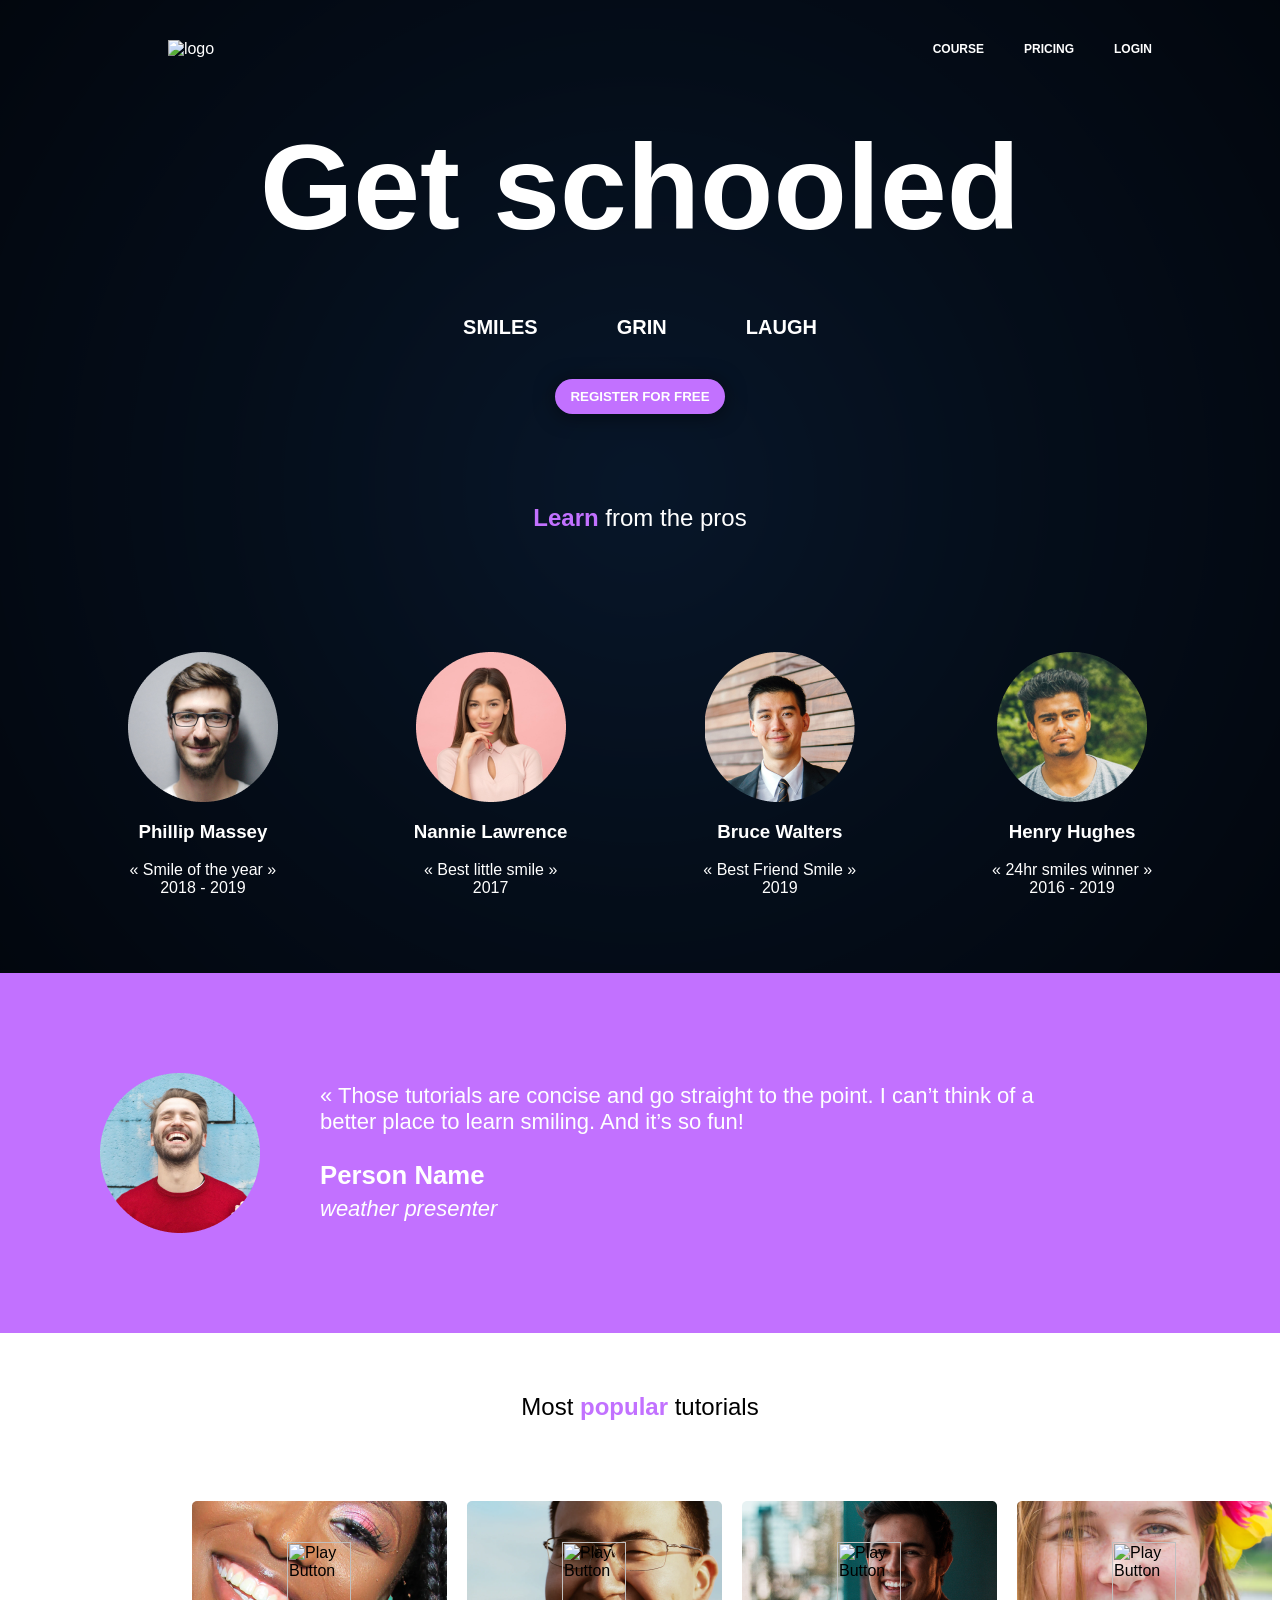
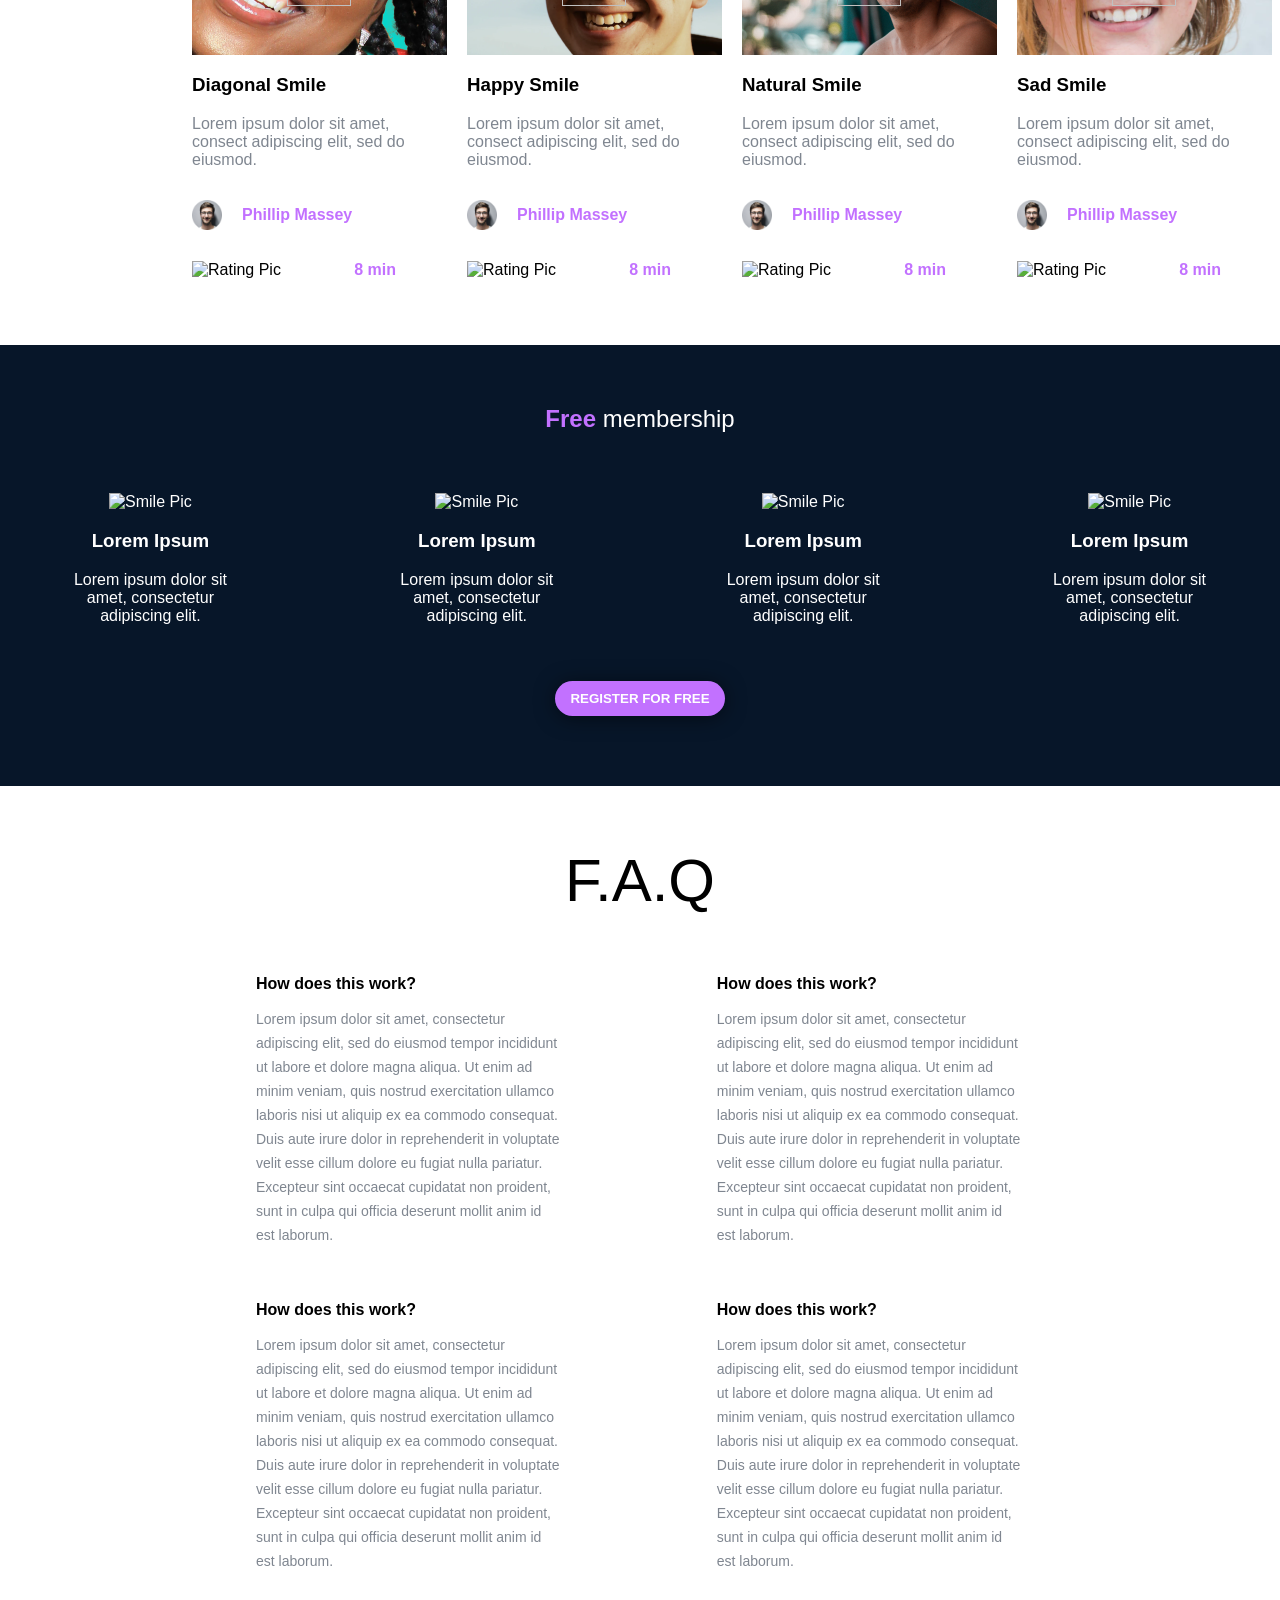
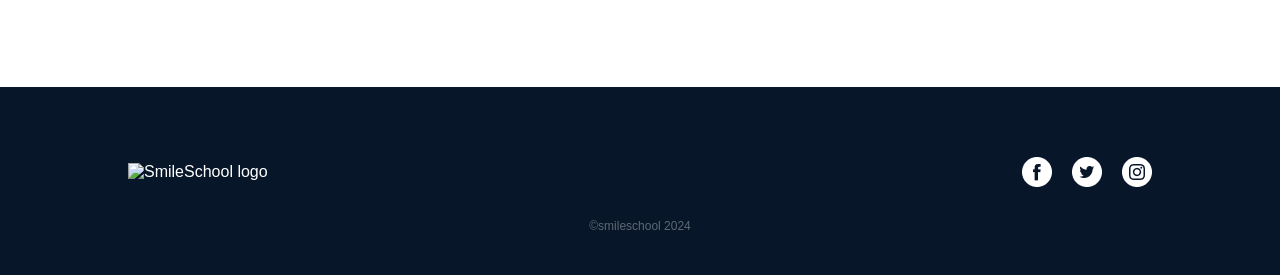
==== commit c3e85f43: "Final changes." ====
--- a/index.html
+++ b/index.html
@@ -15,10 +15,16 @@
 <body class="works_on_smartphone">
     <header> <!--Header-->
         <nav>
-            <img src="logo.png" alt="logo">
-            <Link href="#">COURSE</Link>
-            <Link href="#">PRICING</Link>
-            <Link ref="#">LOGIN</Link>
+            <div class="left-side-nav">
+                <img src="logo.png" alt="logo">
+            </div>
+            <div class="right-side-nav">
+                <div class="nav-links">
+                    <link href="#" class="COURSE">COURSE</link>
+                    <link href="#" class="PRICING">PRICING</link>
+                    <link href="#" class="LOGIN">LOGIN</link>
+                </div>
+            </div>
         </nav>
         <h1>Get schooled</h1>
         <section class="banner"> <!--Banner-->
@@ -57,134 +63,190 @@
                 <div class="Pro-4">
                     <img src="Henry Hughes.png" alt="Henry Hughes Pic">
                     <h3>Henry Hughes</h3>
-                    <p>« 24h smiles » winner 2016 - 2019</p>
-                </div>
-            </section>
-            <section class="person_name"> <!--Quote-->
-                <div>
-                    <img src="Person Name.png" alt="Person Name Pic">
-                </div>
-                <div>
-                    <blockquote>« Those tutorials are concise and go straight to the point. I can’t think of a better place to learn smiling. And it’s so fun!</blockquote>
-                    <h3>Person Name</h3>
-                    <P>weather presenter</P>
-                </div>
-            </section>
-            <section> <!--Videos-->
-                <h2>Most popular tutorials</h2>
-                <div> 
-                    <img src="Diagonal Smile.png" alt="Diagonal Smile Pic">
+                    <p>« 24hr smiles winner » <br> 2016 - 2019</p>
+                </div>
+            </div>
+        </section>
+    </header>
+    <main>
+        <section class="testimonials"> <!--Quote-->
+            <div>
+                <img src="Person Name.png" alt="Person Name Pic">
+            </div>
+            <div class="testimonial-text">
+                <blockquote>« Those tutorials are concise and go straight to the point. I can’t think of a better place
+                    to learn smiling. And it’s so fun!</blockquote>
+                <h3 class="person-name">Person Name</h3>
+                <p class="weather-presenter">weather presenter</p>
+            </div>
+        </section>
+        <section> <!--Tutorials-->
+            <h2>Most <span class="purple-highlight">popular</span> tutorials</h2>
+            <div class="tutorial-videos">
+                <div>
+                    <div class="tutorial-button">
+                        <img class="play-button" src="play.png" alt="Play Button">
+                        <img class="tutorial-pic" src="Diagonal Smile.png" alt="Diagonal Smile Pic">
+                    </div>
                     <h3>Diagonal Smile</h3>
-                    <p>Lorem ipsum dolor sit amet, consect adipiscing elit, sed do eiusmod.</p>
-                    <div> <!--Rating-->
-                        <img src="rating.png" alt="Rating Pic">
-                        <h4>Phillip Massey</h4>
-                    </div>
-                    <p>8 min</p>
-                </div>
-                <div>
-                    <img src="Happy Smile.png" alt="Happy Smile Pic">
+                    <p class="gray-text">Lorem ipsum dolor sit amet, consect adipiscing elit, sed do eiusmod.</p>
+                    <div> <!--Rating-->
+                        <div class="blogger-info">
+                            <img src="Phillip Massey.png" alt="Phillip Profile Pic">
+                            <h4 class="purple-highlight">Phillip Massey</h4>
+                        </div>
+                        <div class="rating-info">
+                            <img src="rating.png" alt="Rating Pic">
+                            <p class="purple-highlight timing-text">8 min</p>
+                        </div>
+                    </div>
+                </div>
+                <div>
+                    <div class="tutorial-button">
+                        <img class="play-button" src="play.png" alt="Play Button">
+                        <img src="Happy Smile.png" alt="Happy Smile Pic">
+                    </div>
                     <h3>Happy Smile</h3>
-                    <p>Lorem ipsum dolor sit amet, consect adipiscing elit, sed do eiusmod.</p>
-                    <div> <!--Rating-->
-                        <img src="rating.png" alt="rating">
-                        <h4>Phillip Massey</h4>
-                    </div>
-                    <p>8 min</p>
-                </div>
-                <div>
-                    <img src="Natural Smile.png" alt="Natural Smile Pic">
+                    <p class="gray-text">Lorem ipsum dolor sit amet, consect adipiscing elit, sed do eiusmod.</p>
+                    <div> <!--Rating-->
+                        <div class="blogger-info">
+                            <img src="Phillip Massey.png" alt="Phillip Profile Pic">
+                            <h4 class="purple-highlight">Phillip Massey</h4>
+                        </div>
+                        <div class="rating-info">
+                            <img src="rating.png" alt="Rating Pic">
+                            <p class="purple-highlight timing-text">8 min</p>
+                        </div>
+                    </div>
+                </div>
+                <div>
+                    <div class="tutorial-button">
+                        <img class="play-button" src="play.png" alt="Play Button">
+                        <img src="Natural Smile.png" alt="Natural Smile Pic">
+                    </div>
                     <h3>Natural Smile</h3>
-                    <p>Lorem ipsum dolor sit amet, consect adipiscing elit, sed do eiusmod.</p>
-                    <div> <!--Rating-->
-                        <img src="rating.png" alt="Rating Pic">
-                        <h4>Phillip Massey</h4>
-                    </div>
-                    <p>8 min</p>
-                </div>
-                <div>
-                    <img src="Sad Smile.png" alt="Sad Smile Pic">
+                    <p class="gray-text">Lorem ipsum dolor sit amet, consect adipiscing elit, sed do eiusmod.</p>
+                    <div> <!--Rating-->
+                        <div class="blogger-info">
+                            <img src="Phillip Massey.png" alt="Phillip Profile Pic">
+                            <h4 class="purple-highlight">Phillip Massey</h4>
+                        </div>
+                        <div class="rating-info">
+                            <img src="rating.png" alt="Rating Pic">
+                            <p class="purple-highlight timing-text">8 min</p>
+                        </div>
+                    </div>
+                </div>
+                <div>
+                    <div class="tutorial-button">
+                        <img class="play-button" src="play.png" alt="Play Button">
+                        <img src="Sad Smile.png" alt="Sad Smile Pic">
+                    </div>
                     <h3>Sad Smile</h3>
-                    <p>Lorem ipsum dolor sit amet, consect adipiscing elit, sed do eiusmod.</p>
-                    <div> <!--Rating-->
-                        <img src="rating.png" alt="Rating Pic">
-                        <h4>Phillip Massey</h4>
-                    </div>
-                    <p>8 min</p>
-                </div>
-            </section>
-            <section style="background-color: black;" > <!--Free Membership-->
-                <h2 style="color: white;"><span style="color: C271FF;">Free</span> membership</h2>
-                <div>
-                    <img src="smile.png" alt="Smile Pic">
-                    <h3>Lorem Ipsum</h3>
-                    <p>Lorem ipsum dolor sit amet, consectetur adipiscing elit.</p>
-                </div>
-                <div>
-                    <img src="smile.png" alt="Smile Pic">
-                    <h3>Lorem Ipsum</h3>
-                    <p>Lorem ipsum dolor sit amet, consectetur adipiscing elit.</p>
-                </div>
-                <div>
-                    <img src="smile.png" alt="Smile Pic">
-                    <h3>Lorem Ipsum</h3>
-                    <p>Lorem ipsum dolor sit amet, consectetur adipiscing elit.</p>
-                </div>
-                <div>
-                    <img src="smile.png" alt="Smile Pic">
-                    <h3>Lorem Ipsum</h3>
-                    <p>Lorem ipsum dolor sit amet, consectetur adipiscing elit.</p>
-                </div>
-                <button>REGISTER FOR FREE</button>
-            </section> 
-            <section> <!--FAQ-->
-                <h2>F.A.Q</h2>
-                <div class="row block">
-                    <div class="item block"> <!--1st Row Block-->
-                        <div>  <!--1st Item Block-->
-                            <h3>How does this work?</h3>
-                        </div>
-                        <div>
-                            Lorem ipsum dolor sit amet, consectetur adipiscing elit, sed do eiusmod tempor incididunt ut labore et dolore magna aliqua. Ut enim ad minim veniam, quis nostrud exercitation ullamco laboris nisi ut aliquip ex ea commodo consequat. Duis aute irure dolor in reprehenderit in voluptate velit esse cillum dolore eu fugiat nulla pariatur. Excepteur sint occaecat cupidatat non proident, sunt in culpa qui officia deserunt mollit anim id est laborum.
-                        </div>
-    
-                        <div> <!--2nd Item Block-->
-                            <h3>How does this work?</h3>
-                        </div>
-                        <div>
-                            Lorem ipsum dolor sit amet, consectetur adipiscing elit, sed do eiusmod tempor incididunt ut labore et dolore magna aliqua. Ut enim ad minim veniam, quis nostrud exercitation ullamco laboris nisi ut aliquip ex ea commodo consequat. Duis aute irure dolor in reprehenderit in voluptate velit esse cillum dolore eu fugiat nulla pariatur. Excepteur sint occaecat cupidatat non proident, sunt in culpa qui officia deserunt mollit anim id est laborum.
-                        </div>
-                    </div>
-                    <div class="item block"> <!--2nd Row Block-->
-                        <div> <!--1st Item Block-->
-                            <h3>How does this work?</h3>
-                        </div>
-                        <div> 
-                            Lorem ipsum dolor sit amet, consectetur adipiscing elit, sed do eiusmod tempor incididunt ut labore et dolore magna aliqua. Ut enim ad minim veniam, quis nostrud exercitation ullamco laboris nisi ut aliquip ex ea commodo consequat. Duis aute irure dolor in reprehenderit in voluptate velit esse cillum dolore eu fugiat nulla pariatur. Excepteur sint occaecat cupidatat non proident, sunt in culpa qui officia deserunt mollit anim id est laborum.
-                        </div>
-                        <div> <!--2nd Item Block-->
-                            <h3>How does this work?</h3>
-                        </div>
-                        <div>
-                            Lorem ipsum dolor sit amet, consectetur adipiscing elit, sed do eiusmod tempor incididunt ut labore et dolore magna aliqua. Ut enim ad minim veniam, quis nostrud exercitation ullamco laboris nisi ut aliquip ex ea commodo consequat. Duis aute irure dolor in reprehenderit in voluptate velit esse cillum dolore eu fugiat nulla pariatur. Excepteur sint occaecat cupidatat non proident, sunt in culpa qui officia deserunt mollit anim id est laborum.
-                        </div>
-                    </div>
-                </div>
-            </section> 
-            <footer style="background-color: black;"> <!--Footer-->
-                <section>
-                    <div>
-                        <img src="logo.png" alt="SmileSchool logo">
-                        <div>
-                            <i class="facebook brands"></i>
-                            <i class="twitter brands"></i>
-                            <i class="instagram brands"></i>
-                        </div>
-                    </div>
-                    <p>©smileschool 2020</p>
-                </section>
-            </footer>
-        </main>
+                    <p class="gray-text">Lorem ipsum dolor sit amet, consect adipiscing elit, sed do eiusmod.</p>
+                    <div> <!--Rating-->
+                        <div class="blogger-info">
+                            <img src="Phillip Massey.png" alt="Phillip Profile Pic">
+                            <h4 class="purple-highlight">Phillip Massey</h4>
+                        </div>
+                        <div class="rating-info">
+                            <img src="rating.png" alt="Rating Pic">
+                            <p class="purple-highlight timing-text">8 min</p>
+                        </div>
+                    </div>
+                </div>
+            </div>
+        </section>
+        <section class="membership"> <!--Free Membership-->
+            <h2><span class="purple-highlight">Free</span> membership</h2>
+            <div class="membership-benefits">
+                <div>
+                    <img src="smile.png" alt="Smile Pic">
+                    <h3>Lorem Ipsum</h3>
+                    <p>Lorem ipsum dolor sit amet, consectetur adipiscing elit.</p>
+                </div>
+                <div>
+                    <img src="smile.png" alt="Smile Pic">
+                    <h3>Lorem Ipsum</h3>
+                    <p>Lorem ipsum dolor sit amet, consectetur adipiscing elit.</p>
+                </div>
+                <div>
+                    <img src="smile.png" alt="Smile Pic">
+                    <h3>Lorem Ipsum</h3>
+                    <p>Lorem ipsum dolor sit amet, consectetur adipiscing elit.</p>
+                </div>
+                <div>
+                    <img src="smile.png" alt="Smile Pic">
+                    <h3>Lorem Ipsum</h3>
+                    <p>Lorem ipsum dolor sit amet, consectetur adipiscing elit.</p>
+                </div>
+            </div>
+            <button class="register-button">REGISTER FOR FREE</button>
+        </section>
+        <section> <!--FAQ-->
+            <h2 class="faq-heading">F.A.Q</h2>
+            <div class="faq">
+                <div class="faq-item"> <!--1st Row Block-->
+                    <div> <!--1st Item Block-->
+                        <h3>How does this work?</h3>
+                    </div>
+                    <p>
+                        Lorem ipsum dolor sit amet, consectetur adipiscing elit, sed do eiusmod tempor incididunt ut
+                        labore et dolore magna aliqua. Ut enim ad minim veniam, quis nostrud exercitation ullamco
+                        laboris nisi ut aliquip ex ea commodo consequat. Duis aute irure dolor in reprehenderit in
+                        voluptate velit esse cillum dolore eu fugiat nulla pariatur. Excepteur sint occaecat cupidatat
+                        non proident, sunt in culpa qui officia deserunt mollit anim id est laborum.
+                    </p>
+
+                    <div> <!--2nd Item Block-->
+                        <h3>How does this work?</h3>
+                    </div>
+                    <p>
+                        Lorem ipsum dolor sit amet, consectetur adipiscing elit, sed do eiusmod tempor incididunt ut
+                        labore et dolore magna aliqua. Ut enim ad minim veniam, quis nostrud exercitation ullamco
+                        laboris nisi ut aliquip ex ea commodo consequat. Duis aute irure dolor in reprehenderit in
+                        voluptate velit esse cillum dolore eu fugiat nulla pariatur. Excepteur sint occaecat cupidatat
+                        non proident, sunt in culpa qui officia deserunt mollit anim id est laborum.
+                    </p>
+                </div>
+                <div class="faq-item"> <!--2nd Row Block-->
+                    <div> <!--1st Item Block-->
+                        <h3>How does this work?</h3>
+                    </div>
+                    <p>
+                        Lorem ipsum dolor sit amet, consectetur adipiscing elit, sed do eiusmod tempor incididunt ut
+                        labore et dolore magna aliqua. Ut enim ad minim veniam, quis nostrud exercitation ullamco
+                        laboris nisi ut aliquip ex ea commodo consequat. Duis aute irure dolor in reprehenderit in
+                        voluptate velit esse cillum dolore eu fugiat nulla pariatur. Excepteur sint occaecat cupidatat
+                        non proident, sunt in culpa qui officia deserunt mollit anim id est laborum.
+                    </p>
+                    <div> <!--2nd Item Block-->
+                        <h3>How does this work?</h3>
+                    </div>
+                    <p>
+                        Lorem ipsum dolor sit amet, consectetur adipiscing elit, sed do eiusmod tempor incididunt ut
+                        labore et dolore magna aliqua. Ut enim ad minim veniam, quis nostrud exercitation ullamco
+                        laboris nisi ut aliquip ex ea commodo consequat. Duis aute irure dolor in reprehenderit in
+                        voluptate velit esse cillum dolore eu fugiat nulla pariatur. Excepteur sint occaecat cupidatat
+                        non proident, sunt in culpa qui officia deserunt mollit anim id est laborum.
+                    </p>
+                </div>
+            </div>
+        </section>
+    </main>
+    <footer> <!--Footer-->
+        <section>
+            <div class="footer-info">
+                <img src="logo.png" alt="SmileSchool logo">
+                <div class="social-media">
+                    <img src="Facebook.png" alt="Facebook Logo">
+                    <img src="Twitter.png" alt="Twitter Logo">
+                    <img src="Instagram.png" alt="Instagram Logo">
+                </div>
+            </div>
+            <p>©smileschool 2024</p>
+        </section>
+    </footer>
 </body>
 
 </html>
--- a/styles.css
+++ b/styles.css
@@ -91,119 +91,15 @@
     font-style: normal;
 }
 
-/* styles.css */
-
-@font-face {
-    font-family: 'SourceSansPro';
-    src: url('fonts/SourceSansPro-Black.otf') format('opentype');
-    font-weight: 900;
-    font-style: normal;
-}
-
-@font-face {
-    font-family: 'SourceSansPro';
-    src: url('fonts/SourceSansPro-BlackIt.otf') format('opentype');
-    font-weight: 900;
-    font-style: italic;
-}
-
-@font-face {
-    font-family: 'SourceSansPro';
-    src: url('fonts/SourceSansPro-Bold.otf') format('opentype');
-    font-weight: 700;
-    font-style: normal;
-}
-
-@font-face {
-    font-family: 'SourceSansPro';
-    src: url('fonts/SourceSansPro-BoldIt.otf') format('opentype');
-    font-weight: 700;
-    font-style: italic;
-}
-
-@font-face {
-    font-family: 'SourceSansPro';
-    src: url('fonts/SourceSansPro-ExtraLight.otf') format('opentype');
-    font-weight: 200;
-    font-style: normal;
-}
-
-@font-face {
-    font-family: 'SourceSansPro';
-    src: url('fonts/SourceSansPro-ExtraLightIt.otf') format('opentype');
-    font-weight: 200;
-    font-style: italic;
-}
-
-@font-face {
-    font-family: 'SourceSansPro';
-    src: url('fonts/SourceSansPro-It.otf') format('opentype');
-    font-weight: normal;
-    font-style: italic;
-}
-
-@font-face {
-    font-family: 'SourceSansPro';
-    src: url('fonts/SourceSansPro-Light.otf') format('opentype');
-    font-weight: 300;
-    font-style: normal;
-}
-
-@font-face {
-    font-family: 'SourceSansPro';
-    src: url('fonts/SourceSansPro-LightIt.otf') format('opentype');
-    font-weight: 300;
-    font-style: italic;
-}
-
-@font-face {
-    font-family: 'SourceSansPro';
-    src: url('fonts/SourceSansPro-Regular.otf') format('opentype');
-    font-weight: normal;
-    font-style: normal;
-}
-
-@font-face {
-    font-family: 'SourceSansPro';
-    src: url('fonts/SourceSansPro-Semibold.otf') format('opentype');
-    font-weight: 600;
-    font-style: normal;
-}
-
-@font-face {
-    font-family: 'SourceSansPro';
-    src: url('fonts/SourceSansPro-SemiboldIt.otf') format('opentype');
-    font-weight: 600;
-    font-style: italic;
-}
-
-@font-face {
-    font-family: 'spincycle_ot-webfont';
-    src: url('fonts/spincycle_regular_macroman/spincycle_ot-webfont.ttf');
-    font-weight: normal;
-    font-style: normal;
-}
-
 body {
     font-family: 'SourceSansPro', sans-serif;
     display: flex;
     flex-direction: column;
     margin: 0;
     padding: 0;
-    font-family: 'SourceSansPro', sans-serif;
-    display: flex;
-    flex-direction: column;
-    margin: 0;
-    padding: 0;
 }
 .person_name{
         background-color: C271FF ;
-.person_name{
-        background-color: C271FF ;
-}
-
-footer {
-        background-color: black;
 }
 
 nav {
@@ -295,176 +191,6 @@
 
 .purple-highlight {
     color: #C271FF;
-}
-
-.banner {
-    display: flex;
-    flex-direction: column;
-}
-
-h1, h2 {
-    text-align: center;
-    font-weight: 700;
-    padding: 60px 0px 60px 0px;
-    margin: 0px;
-}
-
-h1 {
-    font-size: 120px;
-    font-style: normal;
-}
-
-blockquote {
-    font-family: "Source San 3", sans-serif;
-    color: white;
-}
-
-.testimonials {
-    display: flex;
-    flex-direction: row;
-    justify-content: center;
-    text-align: center;
-    background-color: #C271FF;
-    color: white;
-    padding: 100px 0px 100px 0px;
-}
-
-.testimonial-text {
-    display: flex;
-    flex-direction: column;
-    align-items: flex-start;
-    margin: 20px 0px 0px 60px;
-    font-size: 22px;
-}
-
-.testimonial-text blockquote {
-    padding: 0px;
-    margin: -10px 0px 0px 0px;
-    max-width: 80%;
-    text-align: left;
-}
-
-.person_name {
-    padding: 0px;
-    margin: 0px;
-}
-
-.weather-presenter {
-    padding: 0px;
-    margin: -20px 0px 0px 0px;
-    font-style: italic;
-}
-
-.videos {
-    font-family: "Source San 3", sans-serif;
-}
-
-button {
-    background-color: #C271FF;
-    color: white;
-    border: none;
-    padding: 10px 15px;
-    border-radius: 20px;
-    font-weight: 600;
-    cursor: pointer; 
-    box-shadow: 0px 2px 20px 0px rgba(0, 0, 0, 0.5); 
-}
-
-.register-button {
-    display: flex;
-    justify-content: center;
-    align-items: center;
-    margin: 40px 0px 10px 0px;
-}
-nav {
-    display: flex;
-    flex-direction: row;
-    padding: 40px 10% 0px 10%;
-}
-
-.left-side-nav {
-
-    flex-grow: 1;
-    justify-content: flex-start;
-    text-align: center;
-}
-
-.right-side-nav {
-    display: flex;
-    flex-grow: 8;
-    justify-content: flex-end;
-    text-align: center;
-}
-
-.nav-links {
-    display: flex;
-    text-align: center;
-    justify-content: space-around;
-    align-items: center; 
-    font-size: 12px;
-    font-weight: bold;
-    color: white;
-}
-
-.nav-links link {
-    display: block;
-    padding: 0 20px;
-}
-
-header {
-    position: relative;
-    background-image: url(Object.png);
-    background-repeat: no-repeat;
-    background-size: cover;
-    background-position: top;
-    color: white;
-    background-color: 071629;
-    min-height: 100vh;
-}
-
-header::before {
-    content: '';
-    position: absolute;
-    top: 0;
-    left: 0;
-    right: 0;
-    bottom: 0;
-    background: radial-gradient(circle, rgba(41, 48, 61, 0) 0%, rgba(41, 48, 61, 0.5) 50%, rgba(7, 22, 41, 0.8) 100%);
-    mix-blend-mode: multiply;
-    pointer-events: none; /* To ensure it doesn't block any interactions */
-    z-index: 0; /* Ensures it is below the content but above the background image */
-}
-
-header * {
-    position: relative;
-    z-index: 1; /* Ensures content stays above the pseudo-element */
-}
-
-.Pro-1, .Pro-2, .Pro-3, .Pro-4 {
-    text-align: center ;
-}
-
-.the-pros {
-    display: flex;
-    justify-content: space-around;
-    margin: 60px;
-}
-
-.smile-text {
-    font-size: 20px;
-    font-weight: bold;
-    display: flex;
-    justify-content: space-evenly;
-    padding: 0px 30%;
-    margin: 0px;
-}  
-
-.learn-from-pros{
-    margin-top: 20px;
-}
-
-.purple-highlight {
-    color: #C271FF;
     font-weight: bold;
 }
 
